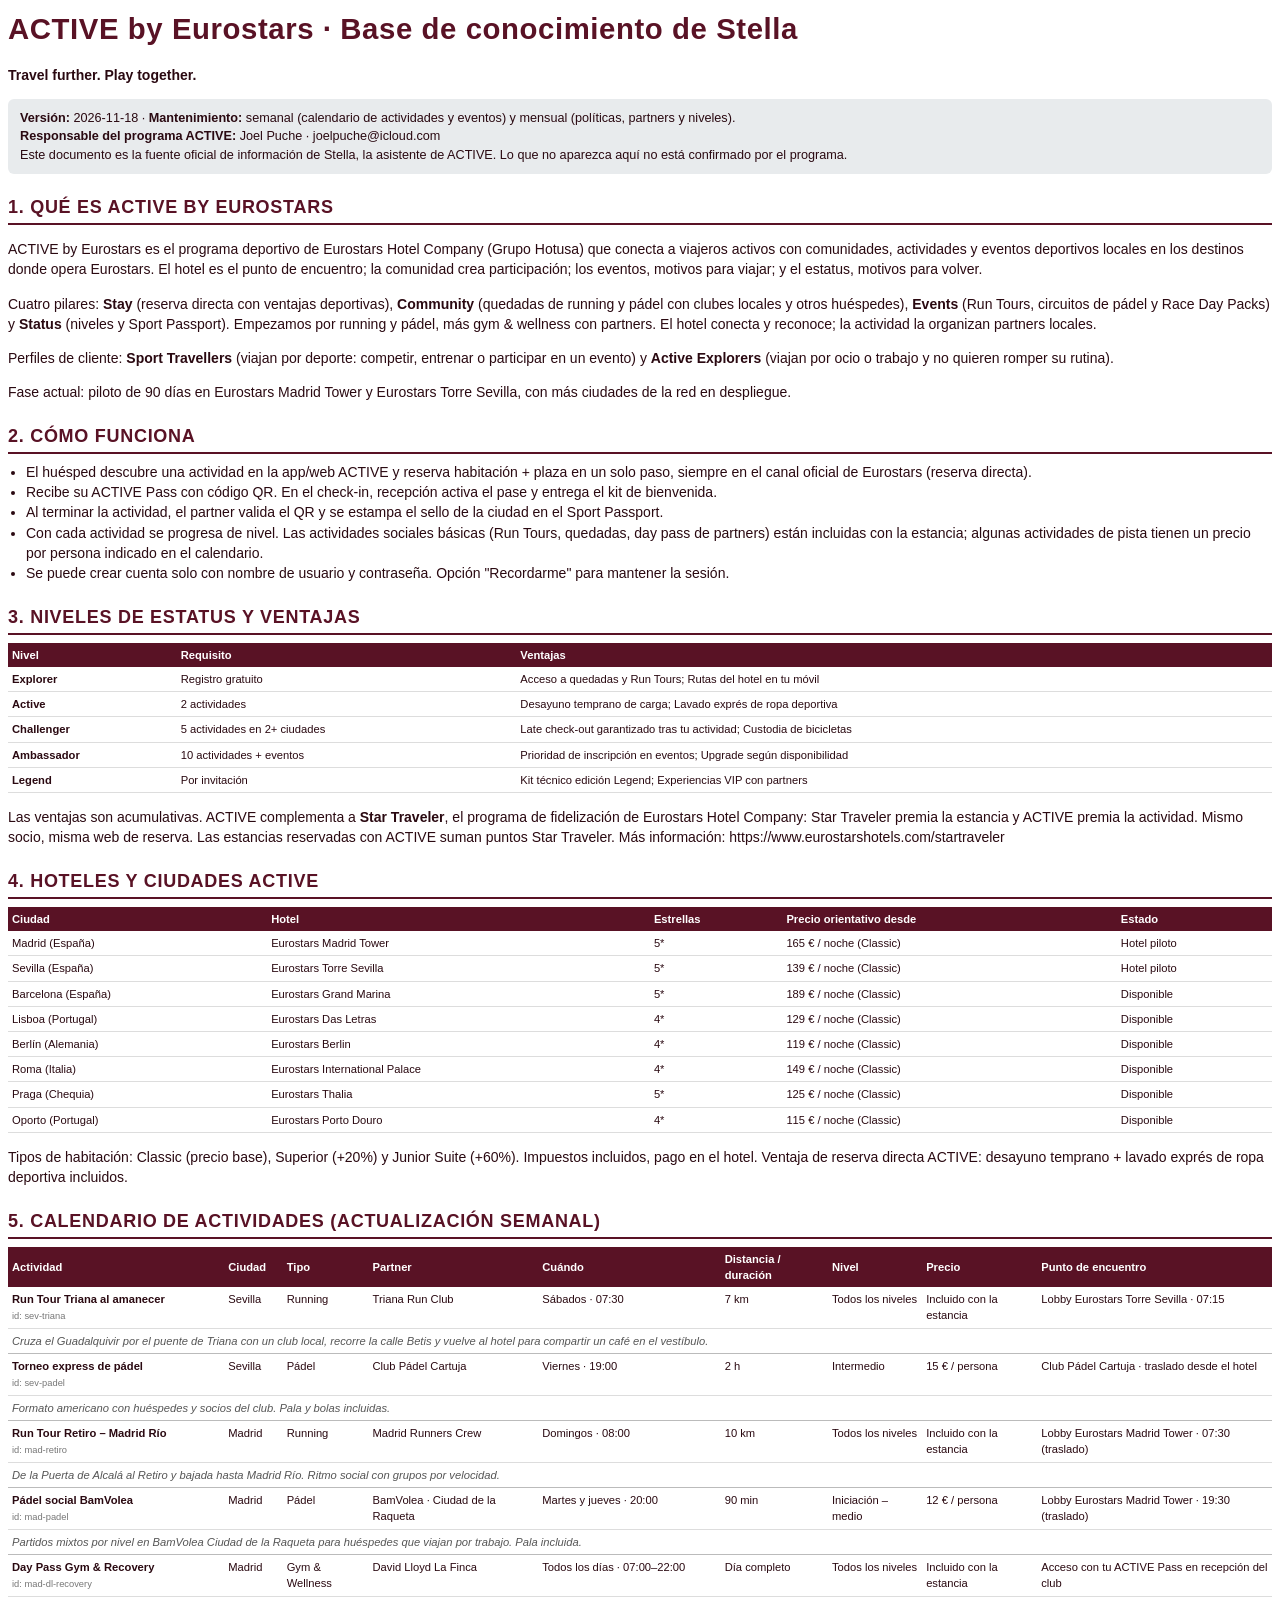
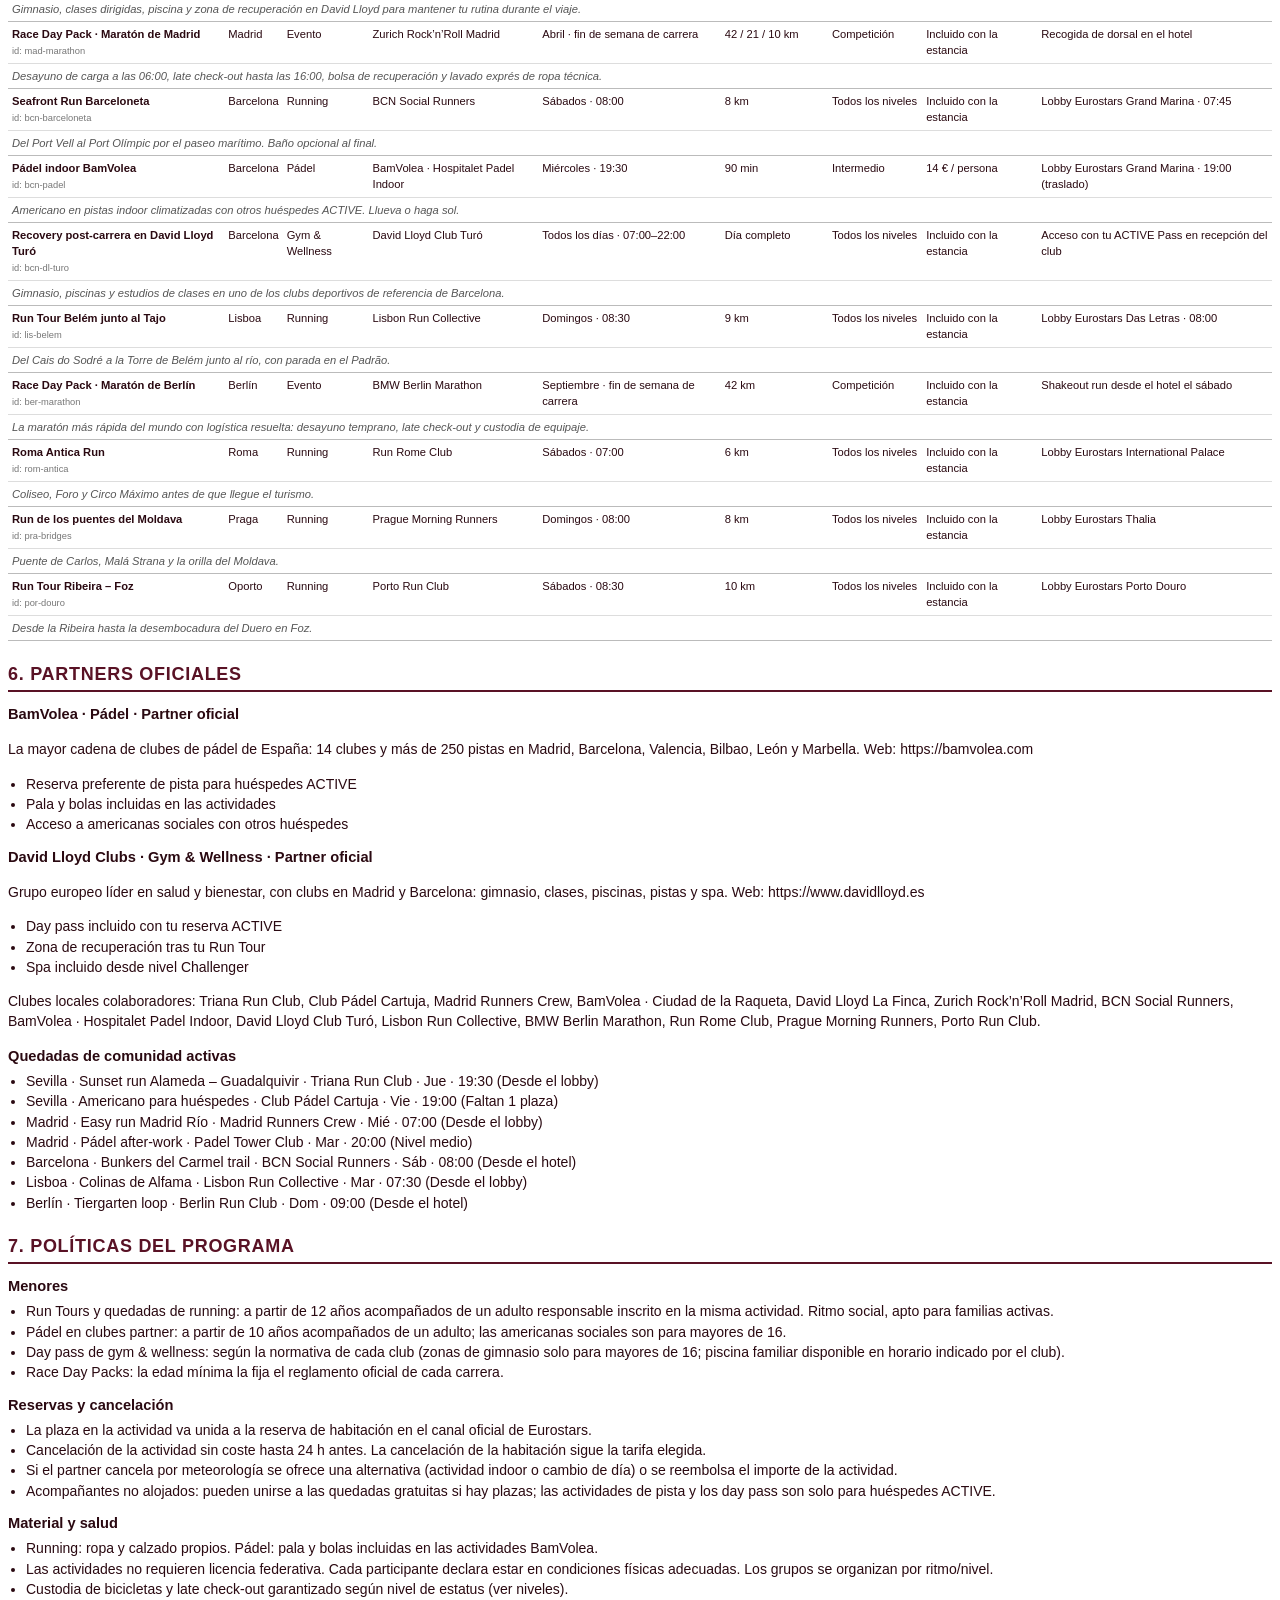
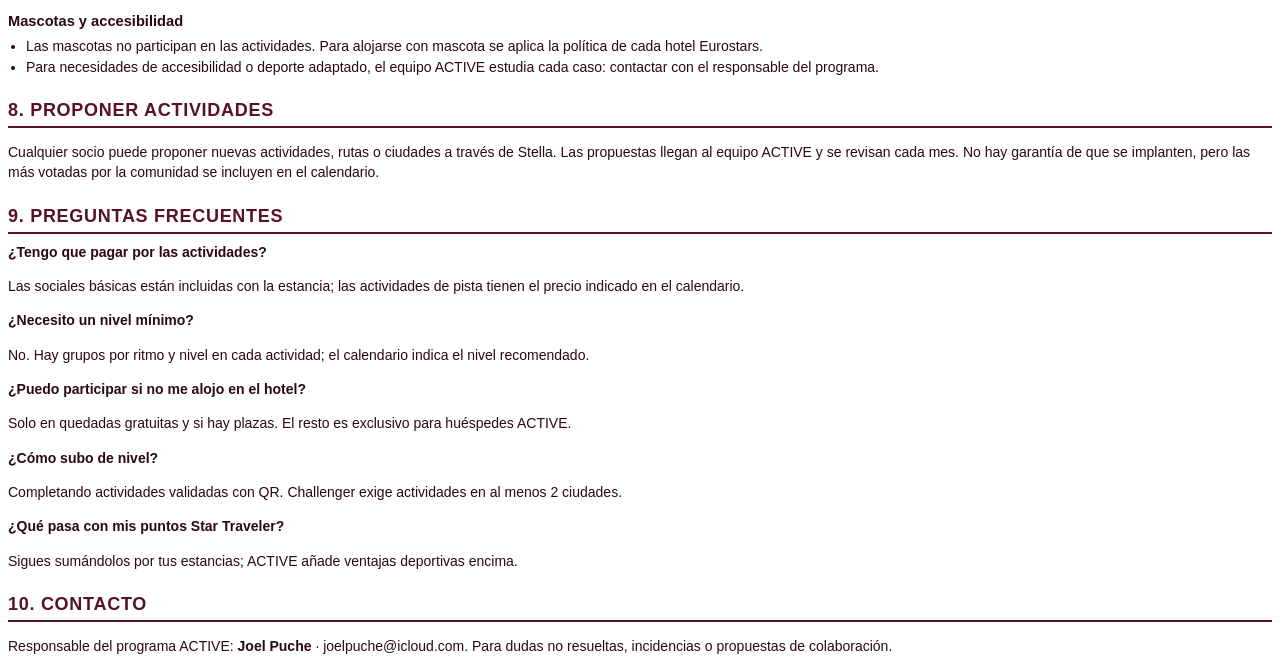
==== stella/base-conocimiento-stella.html @ 5e9e80ed "ACTIVE by Eurostars · MVP (PWA, cuentas, Stella IA, PDF de reserva) Co-Authored-By: Claude Opus 5.5 " ====
<!doctype html><html lang="es"><head><meta charset="utf-8"><title>Base de conocimiento Stella · ACTIVE by Eurostars</title>
<style>
@page { size: A4; margin: 16mm 14mm; }
body { font-family: Helvetica, Arial, sans-serif; font-size: 10.5pt; color: #2A0911; line-height: 1.45; }
h1 { color: #591225; font-size: 22pt; margin: 0 0 4px; letter-spacing: .02em; }
h2 { color: #591225; font-size: 13.5pt; border-bottom: 2px solid #591225; padding-bottom: 3px; margin: 20px 0 8px; text-transform: uppercase; letter-spacing: .04em; }
h3 { font-size: 11pt; margin: 12px 0 4px; }
.meta { background: #E8EBED; padding: 10px 12px; border-radius: 6px; font-size: 9.5pt; }
table { width: 100%; border-collapse: collapse; font-size: 8.4pt; }
th { background: #591225; color: #fff; text-align: left; padding: 4px; }
td { border-bottom: 1px solid #ddd; padding: 4px; vertical-align: top; }
tr.d td { color: #555; font-style: italic; border-bottom: 1px solid #bbb; }
small { color: #777; }
ul { margin: 4px 0 8px 18px; padding: 0; }
.q { font-weight: bold; margin-top: 8px; }
</style></head><body>
<h1>ACTIVE by Eurostars · Base de conocimiento de Stella</h1>
<p><b>Travel further. Play together.</b></p>
<div class="meta">
<b>Versión:</b> 2026-11-18 · <b>Mantenimiento:</b> semanal (calendario de actividades y eventos) y mensual (políticas, partners y niveles).<br>
<b>Responsable del programa ACTIVE:</b> Joel Puche · joelpuche@icloud.com<br>
Este documento es la fuente oficial de información de Stella, la asistente de ACTIVE. Lo que no aparezca aquí no está confirmado por el programa.
</div>

<h2>1. Qué es ACTIVE by Eurostars</h2>
<p>ACTIVE by Eurostars es el programa deportivo de Eurostars Hotel Company (Grupo Hotusa) que conecta a viajeros activos con comunidades, actividades y eventos deportivos locales en los destinos donde opera Eurostars. El hotel es el punto de encuentro; la comunidad crea participación; los eventos, motivos para viajar; y el estatus, motivos para volver.</p>
<p>Cuatro pilares: <b>Stay</b> (reserva directa con ventajas deportivas), <b>Community</b> (quedadas de running y pádel con clubes locales y otros huéspedes), <b>Events</b> (Run Tours, circuitos de pádel y Race Day Packs) y <b>Status</b> (niveles y Sport Passport). Empezamos por running y pádel, más gym & wellness con partners. El hotel conecta y reconoce; la actividad la organizan partners locales.</p>
<p>Perfiles de cliente: <b>Sport Travellers</b> (viajan por deporte: competir, entrenar o participar en un evento) y <b>Active Explorers</b> (viajan por ocio o trabajo y no quieren romper su rutina).</p>
<p>Fase actual: piloto de 90 días en Eurostars Madrid Tower y Eurostars Torre Sevilla, con más ciudades de la red en despliegue.</p>

<h2>2. Cómo funciona</h2>
<ul>
<li>El huésped descubre una actividad en la app/web ACTIVE y reserva habitación + plaza en un solo paso, siempre en el canal oficial de Eurostars (reserva directa).</li>
<li>Recibe su ACTIVE Pass con código QR. En el check-in, recepción activa el pase y entrega el kit de bienvenida.</li>
<li>Al terminar la actividad, el partner valida el QR y se estampa el sello de la ciudad en el Sport Passport.</li>
<li>Con cada actividad se progresa de nivel. Las actividades sociales básicas (Run Tours, quedadas, day pass de partners) están incluidas con la estancia; algunas actividades de pista tienen un precio por persona indicado en el calendario.</li>
<li>Se puede crear cuenta solo con nombre de usuario y contraseña. Opción "Recordarme" para mantener la sesión.</li>
</ul>

<h2>3. Niveles de estatus y ventajas</h2>
<table><tr><th>Nivel</th><th>Requisito</th><th>Ventajas</th></tr>
<tr><td><b>Explorer</b></td><td>Registro gratuito</td><td>Acceso a quedadas y Run Tours; Rutas del hotel en tu móvil</td></tr><tr><td><b>Active</b></td><td>2 actividades</td><td>Desayuno temprano de carga; Lavado exprés de ropa deportiva</td></tr><tr><td><b>Challenger</b></td><td>5 actividades en 2+ ciudades</td><td>Late check-out garantizado tras tu actividad; Custodia de bicicletas</td></tr><tr><td><b>Ambassador</b></td><td>10 actividades + eventos</td><td>Prioridad de inscripción en eventos; Upgrade según disponibilidad</td></tr><tr><td><b>Legend</b></td><td>Por invitación</td><td>Kit técnico edición Legend; Experiencias VIP con partners</td></tr>
</table>
<p>Las ventajas son acumulativas. ACTIVE complementa a <b>Star Traveler</b>, el programa de fidelización de Eurostars Hotel Company: Star Traveler premia la estancia y ACTIVE premia la actividad. Mismo socio, misma web de reserva. Las estancias reservadas con ACTIVE suman puntos Star Traveler. Más información: https://www.eurostarshotels.com/startraveler</p>

<h2>4. Hoteles y ciudades ACTIVE</h2>
<table><tr><th>Ciudad</th><th>Hotel</th><th>Estrellas</th><th>Precio orientativo desde</th><th>Estado</th></tr>
<tr><td>Madrid (España)</td><td>Eurostars Madrid Tower</td><td>5*</td><td>165 € / noche (Classic)</td><td>Hotel piloto</td></tr><tr><td>Sevilla (España)</td><td>Eurostars Torre Sevilla</td><td>5*</td><td>139 € / noche (Classic)</td><td>Hotel piloto</td></tr><tr><td>Barcelona (España)</td><td>Eurostars Grand Marina</td><td>5*</td><td>189 € / noche (Classic)</td><td>Disponible</td></tr><tr><td>Lisboa (Portugal)</td><td>Eurostars Das Letras</td><td>4*</td><td>129 € / noche (Classic)</td><td>Disponible</td></tr><tr><td>Berlín (Alemania)</td><td>Eurostars Berlin</td><td>4*</td><td>119 € / noche (Classic)</td><td>Disponible</td></tr><tr><td>Roma (Italia)</td><td>Eurostars International Palace</td><td>4*</td><td>149 € / noche (Classic)</td><td>Disponible</td></tr><tr><td>Praga (Chequia)</td><td>Eurostars Thalia</td><td>5*</td><td>125 € / noche (Classic)</td><td>Disponible</td></tr><tr><td>Oporto (Portugal)</td><td>Eurostars Porto Douro</td><td>4*</td><td>115 € / noche (Classic)</td><td>Disponible</td></tr>
</table>
<p>Tipos de habitación: Classic (precio base), Superior (+20%) y Junior Suite (+60%). Impuestos incluidos, pago en el hotel. Ventaja de reserva directa ACTIVE: desayuno temprano + lavado exprés de ropa deportiva incluidos.</p>

<h2>5. Calendario de actividades (actualización semanal)</h2>
<table><tr><th>Actividad</th><th>Ciudad</th><th>Tipo</th><th>Partner</th><th>Cuándo</th><th>Distancia / duración</th><th>Nivel</th><th>Precio</th><th>Punto de encuentro</th></tr><tr><td><b>Run Tour Triana al amanecer</b><br><small>id: sev-triana</small></td><td>Sevilla</td><td>Running</td><td>Triana Run Club</td><td>Sábados · 07:30</td><td>7 km</td><td>Todos los niveles</td><td>Incluido con la estancia</td><td>Lobby Eurostars Torre Sevilla · 07:15</td></tr><tr class="d"><td colspan="9">Cruza el Guadalquivir por el puente de Triana con un club local, recorre la calle Betis y vuelve al hotel para compartir un café en el vestíbulo.</td></tr><tr><td><b>Torneo express de pádel</b><br><small>id: sev-padel</small></td><td>Sevilla</td><td>Pádel</td><td>Club Pádel Cartuja</td><td>Viernes · 19:00</td><td>2 h</td><td>Intermedio</td><td>15 € / persona</td><td>Club Pádel Cartuja · traslado desde el hotel</td></tr><tr class="d"><td colspan="9">Formato americano con huéspedes y socios del club. Pala y bolas incluidas.</td></tr><tr><td><b>Run Tour Retiro – Madrid Río</b><br><small>id: mad-retiro</small></td><td>Madrid</td><td>Running</td><td>Madrid Runners Crew</td><td>Domingos · 08:00</td><td>10 km</td><td>Todos los niveles</td><td>Incluido con la estancia</td><td>Lobby Eurostars Madrid Tower · 07:30 (traslado)</td></tr><tr class="d"><td colspan="9">De la Puerta de Alcalá al Retiro y bajada hasta Madrid Río. Ritmo social con grupos por velocidad.</td></tr><tr><td><b>Pádel social BamVolea</b><br><small>id: mad-padel</small></td><td>Madrid</td><td>Pádel</td><td>BamVolea · Ciudad de la Raqueta</td><td>Martes y jueves · 20:00</td><td>90 min</td><td>Iniciación – medio</td><td>12 € / persona</td><td>Lobby Eurostars Madrid Tower · 19:30 (traslado)</td></tr><tr class="d"><td colspan="9">Partidos mixtos por nivel en BamVolea Ciudad de la Raqueta para huéspedes que viajan por trabajo. Pala incluida.</td></tr><tr><td><b>Day Pass Gym & Recovery</b><br><small>id: mad-dl-recovery</small></td><td>Madrid</td><td>Gym & Wellness</td><td>David Lloyd La Finca</td><td>Todos los días · 07:00–22:00</td><td>Día completo</td><td>Todos los niveles</td><td>Incluido con la estancia</td><td>Acceso con tu ACTIVE Pass en recepción del club</td></tr><tr class="d"><td colspan="9">Gimnasio, clases dirigidas, piscina y zona de recuperación en David Lloyd para mantener tu rutina durante el viaje.</td></tr><tr><td><b>Race Day Pack · Maratón de Madrid</b><br><small>id: mad-marathon</small></td><td>Madrid</td><td>Evento</td><td>Zurich Rock’n’Roll Madrid</td><td>Abril · fin de semana de carrera</td><td>42 / 21 / 10 km</td><td>Competición</td><td>Incluido con la estancia</td><td>Recogida de dorsal en el hotel</td></tr><tr class="d"><td colspan="9">Desayuno de carga a las 06:00, late check-out hasta las 16:00, bolsa de recuperación y lavado exprés de ropa técnica.</td></tr><tr><td><b>Seafront Run Barceloneta</b><br><small>id: bcn-barceloneta</small></td><td>Barcelona</td><td>Running</td><td>BCN Social Runners</td><td>Sábados · 08:00</td><td>8 km</td><td>Todos los niveles</td><td>Incluido con la estancia</td><td>Lobby Eurostars Grand Marina · 07:45</td></tr><tr class="d"><td colspan="9">Del Port Vell al Port Olímpic por el paseo marítimo. Baño opcional al final.</td></tr><tr><td><b>Pádel indoor BamVolea</b><br><small>id: bcn-padel</small></td><td>Barcelona</td><td>Pádel</td><td>BamVolea · Hospitalet Padel Indoor</td><td>Miércoles · 19:30</td><td>90 min</td><td>Intermedio</td><td>14 € / persona</td><td>Lobby Eurostars Grand Marina · 19:00 (traslado)</td></tr><tr class="d"><td colspan="9">Americano en pistas indoor climatizadas con otros huéspedes ACTIVE. Llueva o haga sol.</td></tr><tr><td><b>Recovery post-carrera en David Lloyd Turó</b><br><small>id: bcn-dl-turo</small></td><td>Barcelona</td><td>Gym & Wellness</td><td>David Lloyd Club Turó</td><td>Todos los días · 07:00–22:00</td><td>Día completo</td><td>Todos los niveles</td><td>Incluido con la estancia</td><td>Acceso con tu ACTIVE Pass en recepción del club</td></tr><tr class="d"><td colspan="9">Gimnasio, piscinas y estudios de clases en uno de los clubs deportivos de referencia de Barcelona.</td></tr><tr><td><b>Run Tour Belém junto al Tajo</b><br><small>id: lis-belem</small></td><td>Lisboa</td><td>Running</td><td>Lisbon Run Collective</td><td>Domingos · 08:30</td><td>9 km</td><td>Todos los niveles</td><td>Incluido con la estancia</td><td>Lobby Eurostars Das Letras · 08:00</td></tr><tr class="d"><td colspan="9">Del Cais do Sodré a la Torre de Belém junto al río, con parada en el Padrão.</td></tr><tr><td><b>Race Day Pack · Maratón de Berlín</b><br><small>id: ber-marathon</small></td><td>Berlín</td><td>Evento</td><td>BMW Berlin Marathon</td><td>Septiembre · fin de semana de carrera</td><td>42 km</td><td>Competición</td><td>Incluido con la estancia</td><td>Shakeout run desde el hotel el sábado</td></tr><tr class="d"><td colspan="9">La maratón más rápida del mundo con logística resuelta: desayuno temprano, late check-out y custodia de equipaje.</td></tr><tr><td><b>Roma Antica Run</b><br><small>id: rom-antica</small></td><td>Roma</td><td>Running</td><td>Run Rome Club</td><td>Sábados · 07:00</td><td>6 km</td><td>Todos los niveles</td><td>Incluido con la estancia</td><td>Lobby Eurostars International Palace</td></tr><tr class="d"><td colspan="9">Coliseo, Foro y Circo Máximo antes de que llegue el turismo.</td></tr><tr><td><b>Run de los puentes del Moldava</b><br><small>id: pra-bridges</small></td><td>Praga</td><td>Running</td><td>Prague Morning Runners</td><td>Domingos · 08:00</td><td>8 km</td><td>Todos los niveles</td><td>Incluido con la estancia</td><td>Lobby Eurostars Thalia</td></tr><tr class="d"><td colspan="9">Puente de Carlos, Malá Strana y la orilla del Moldava.</td></tr><tr><td><b>Run Tour Ribeira – Foz</b><br><small>id: por-douro</small></td><td>Oporto</td><td>Running</td><td>Porto Run Club</td><td>Sábados · 08:30</td><td>10 km</td><td>Todos los niveles</td><td>Incluido con la estancia</td><td>Lobby Eurostars Porto Douro</td></tr><tr class="d"><td colspan="9">Desde la Ribeira hasta la desembocadura del Duero en Foz.</td></tr></table>

<h2>6. Partners oficiales</h2>
<h3>BamVolea · Pádel · Partner oficial</h3><p>La mayor cadena de clubes de pádel de España: 14 clubes y más de 250 pistas en Madrid, Barcelona, Valencia, Bilbao, León y Marbella. Web: https://bamvolea.com</p><ul><li>Reserva preferente de pista para huéspedes ACTIVE</li><li>Pala y bolas incluidas en las actividades</li><li>Acceso a americanas sociales con otros huéspedes</li></ul><h3>David Lloyd Clubs · Gym & Wellness · Partner oficial</h3><p>Grupo europeo líder en salud y bienestar, con clubs en Madrid y Barcelona: gimnasio, clases, piscinas, pistas y spa. Web: https://www.davidlloyd.es</p><ul><li>Day pass incluido con tu reserva ACTIVE</li><li>Zona de recuperación tras tu Run Tour</li><li>Spa incluido desde nivel Challenger</li></ul>
<p>Clubes locales colaboradores: Triana Run Club, Club Pádel Cartuja, Madrid Runners Crew, BamVolea · Ciudad de la Raqueta, David Lloyd La Finca, Zurich Rock’n’Roll Madrid, BCN Social Runners, BamVolea · Hospitalet Padel Indoor, David Lloyd Club Turó, Lisbon Run Collective, BMW Berlin Marathon, Run Rome Club, Prague Morning Runners, Porto Run Club.</p>

<h3>Quedadas de comunidad activas</h3>
<ul><li>Sevilla · Sunset run Alameda – Guadalquivir · Triana Run Club · Jue · 19:30 (Desde el lobby)</li><li>Sevilla · Americano para huéspedes · Club Pádel Cartuja · Vie · 19:00 (Faltan 1 plaza)</li><li>Madrid · Easy run Madrid Río · Madrid Runners Crew · Mié · 07:00 (Desde el lobby)</li><li>Madrid · Pádel after-work · Padel Tower Club · Mar · 20:00 (Nivel medio)</li><li>Barcelona · Bunkers del Carmel trail · BCN Social Runners · Sáb · 08:00 (Desde el hotel)</li><li>Lisboa · Colinas de Alfama · Lisbon Run Collective · Mar · 07:30 (Desde el lobby)</li><li>Berlín · Tiergarten loop · Berlin Run Club · Dom · 09:00 (Desde el hotel)</li></ul>

<h2>7. Políticas del programa</h2>
<h3>Menores</h3>
<ul>
<li>Run Tours y quedadas de running: a partir de 12 años acompañados de un adulto responsable inscrito en la misma actividad. Ritmo social, apto para familias activas.</li>
<li>Pádel en clubes partner: a partir de 10 años acompañados de un adulto; las americanas sociales son para mayores de 16.</li>
<li>Day pass de gym & wellness: según la normativa de cada club (zonas de gimnasio solo para mayores de 16; piscina familiar disponible en horario indicado por el club).</li>
<li>Race Day Packs: la edad mínima la fija el reglamento oficial de cada carrera.</li>
</ul>
<h3>Reservas y cancelación</h3>
<ul>
<li>La plaza en la actividad va unida a la reserva de habitación en el canal oficial de Eurostars.</li>
<li>Cancelación de la actividad sin coste hasta 24 h antes. La cancelación de la habitación sigue la tarifa elegida.</li>
<li>Si el partner cancela por meteorología se ofrece una alternativa (actividad indoor o cambio de día) o se reembolsa el importe de la actividad.</li>
<li>Acompañantes no alojados: pueden unirse a las quedadas gratuitas si hay plazas; las actividades de pista y los day pass son solo para huéspedes ACTIVE.</li>
</ul>
<h3>Material y salud</h3>
<ul>
<li>Running: ropa y calzado propios. Pádel: pala y bolas incluidas en las actividades BamVolea.</li>
<li>Las actividades no requieren licencia federativa. Cada participante declara estar en condiciones físicas adecuadas. Los grupos se organizan por ritmo/nivel.</li>
<li>Custodia de bicicletas y late check-out garantizado según nivel de estatus (ver niveles).</li>
</ul>
<h3>Mascotas y accesibilidad</h3>
<ul>
<li>Las mascotas no participan en las actividades. Para alojarse con mascota se aplica la política de cada hotel Eurostars.</li>
<li>Para necesidades de accesibilidad o deporte adaptado, el equipo ACTIVE estudia cada caso: contactar con el responsable del programa.</li>
</ul>

<h2>8. Proponer actividades</h2>
<p>Cualquier socio puede proponer nuevas actividades, rutas o ciudades a través de Stella. Las propuestas llegan al equipo ACTIVE y se revisan cada mes. No hay garantía de que se implanten, pero las más votadas por la comunidad se incluyen en el calendario.</p>

<h2>9. Preguntas frecuentes</h2>
<p class="q">¿Tengo que pagar por las actividades?</p><p>Las sociales básicas están incluidas con la estancia; las actividades de pista tienen el precio indicado en el calendario.</p>
<p class="q">¿Necesito un nivel mínimo?</p><p>No. Hay grupos por ritmo y nivel en cada actividad; el calendario indica el nivel recomendado.</p>
<p class="q">¿Puedo participar si no me alojo en el hotel?</p><p>Solo en quedadas gratuitas y si hay plazas. El resto es exclusivo para huéspedes ACTIVE.</p>
<p class="q">¿Cómo subo de nivel?</p><p>Completando actividades validadas con QR. Challenger exige actividades en al menos 2 ciudades.</p>
<p class="q">¿Qué pasa con mis puntos Star Traveler?</p><p>Sigues sumándolos por tus estancias; ACTIVE añade ventajas deportivas encima.</p>

<h2>10. Contacto</h2>
<p>Responsable del programa ACTIVE: <b>Joel Puche</b> · joelpuche@icloud.com. Para dudas no resueltas, incidencias o propuestas de colaboración.</p>
</body></html>
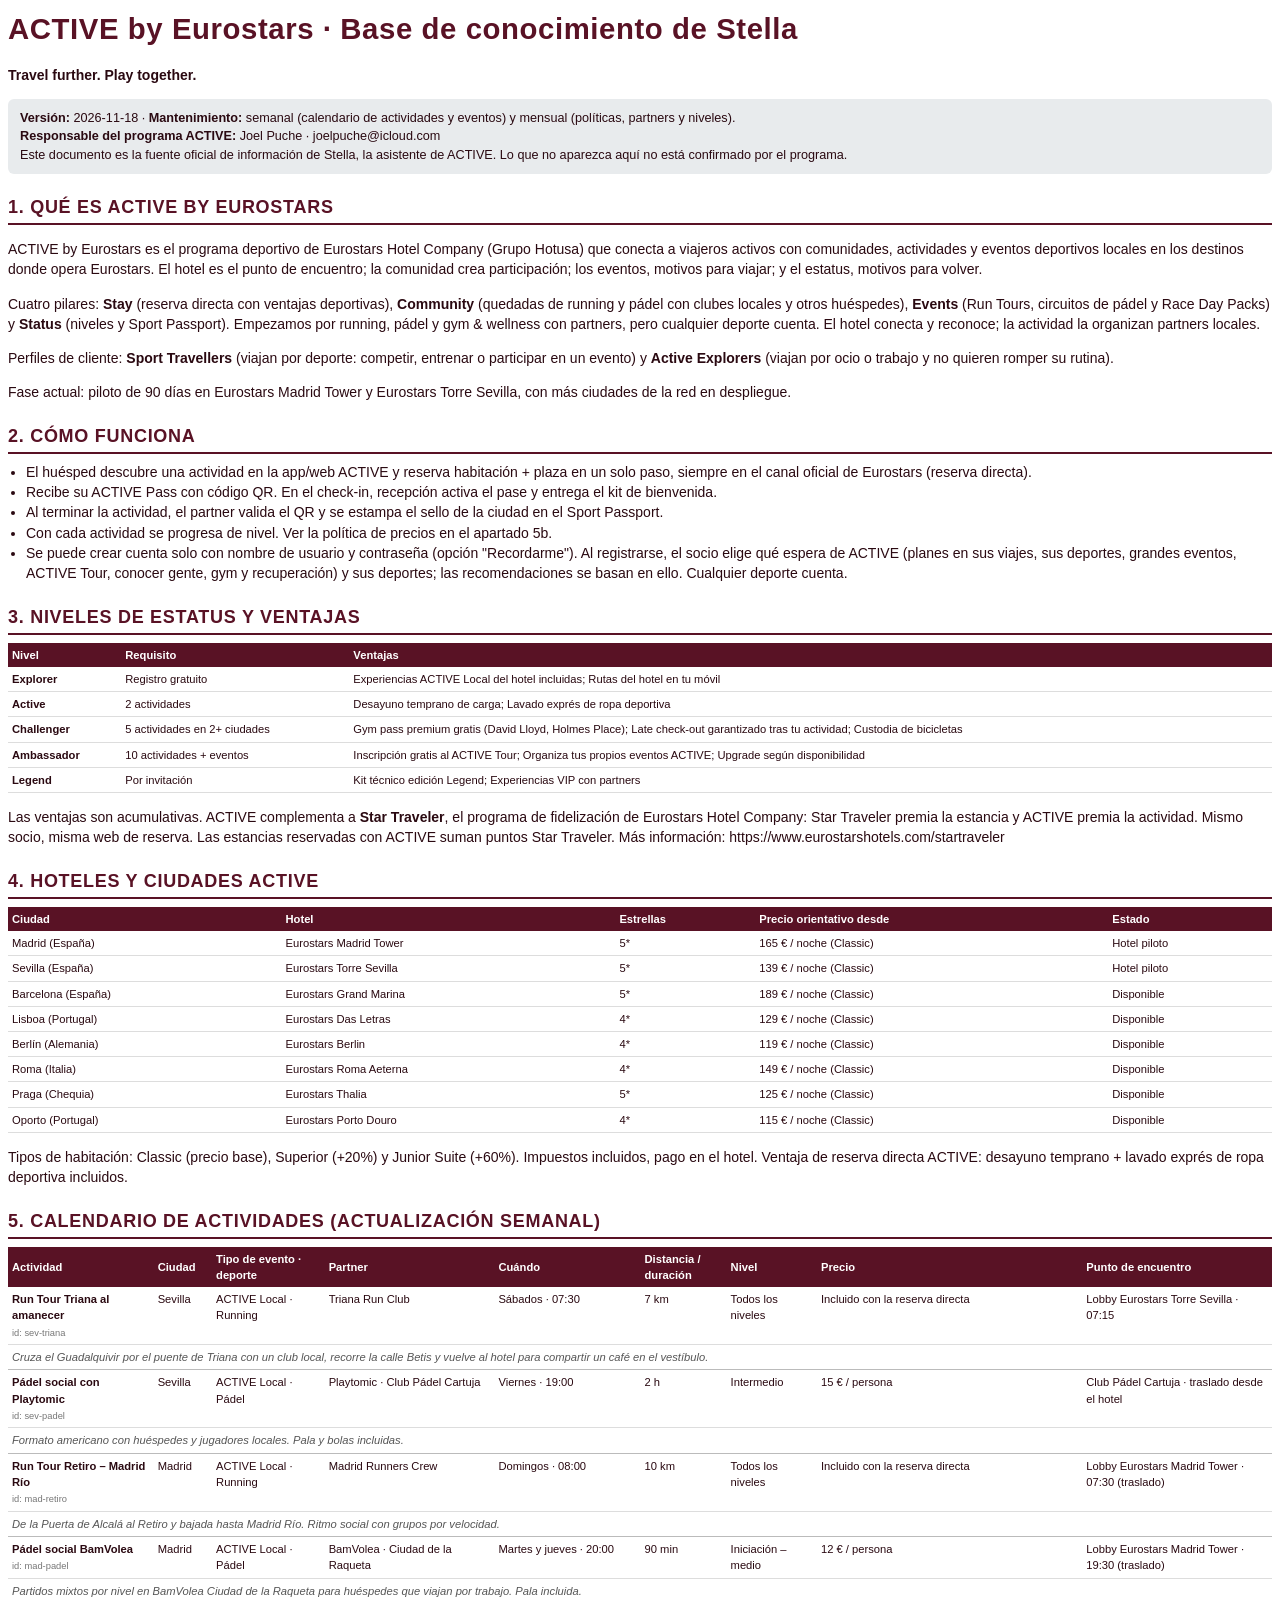
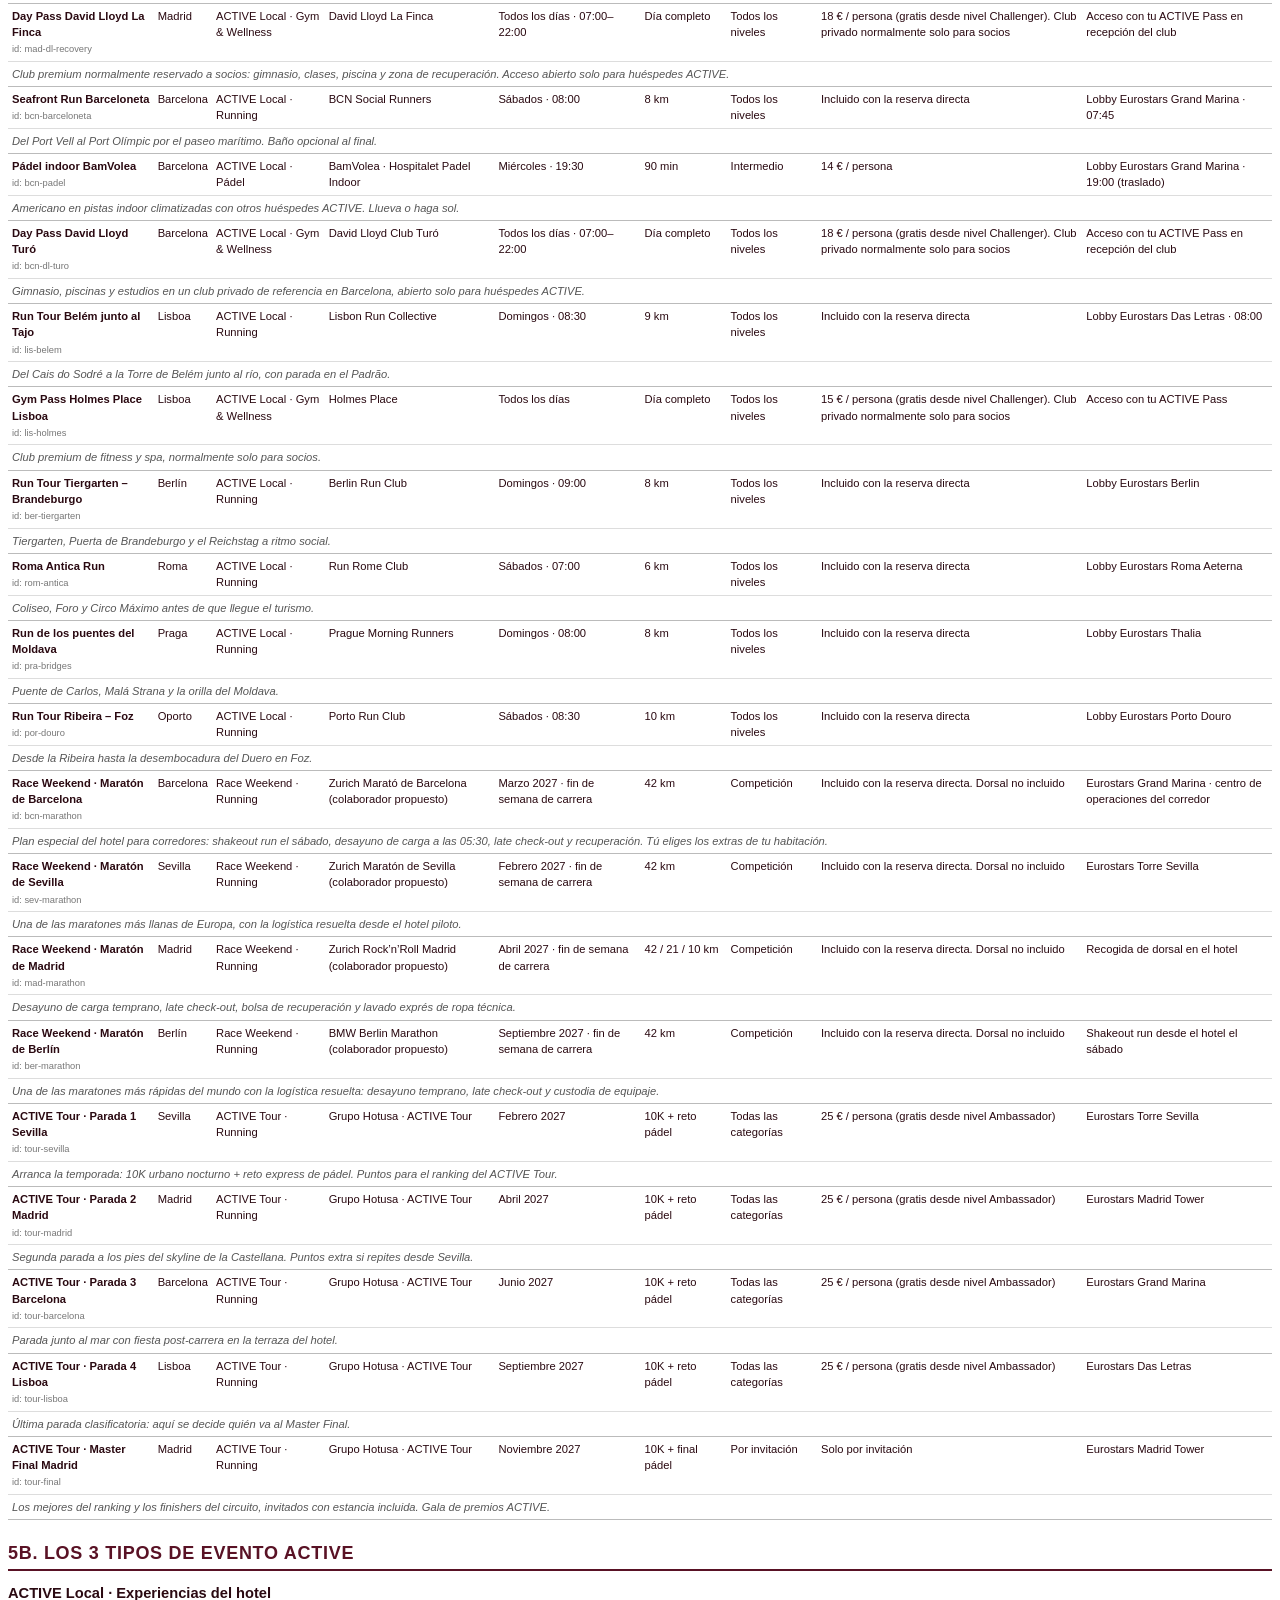
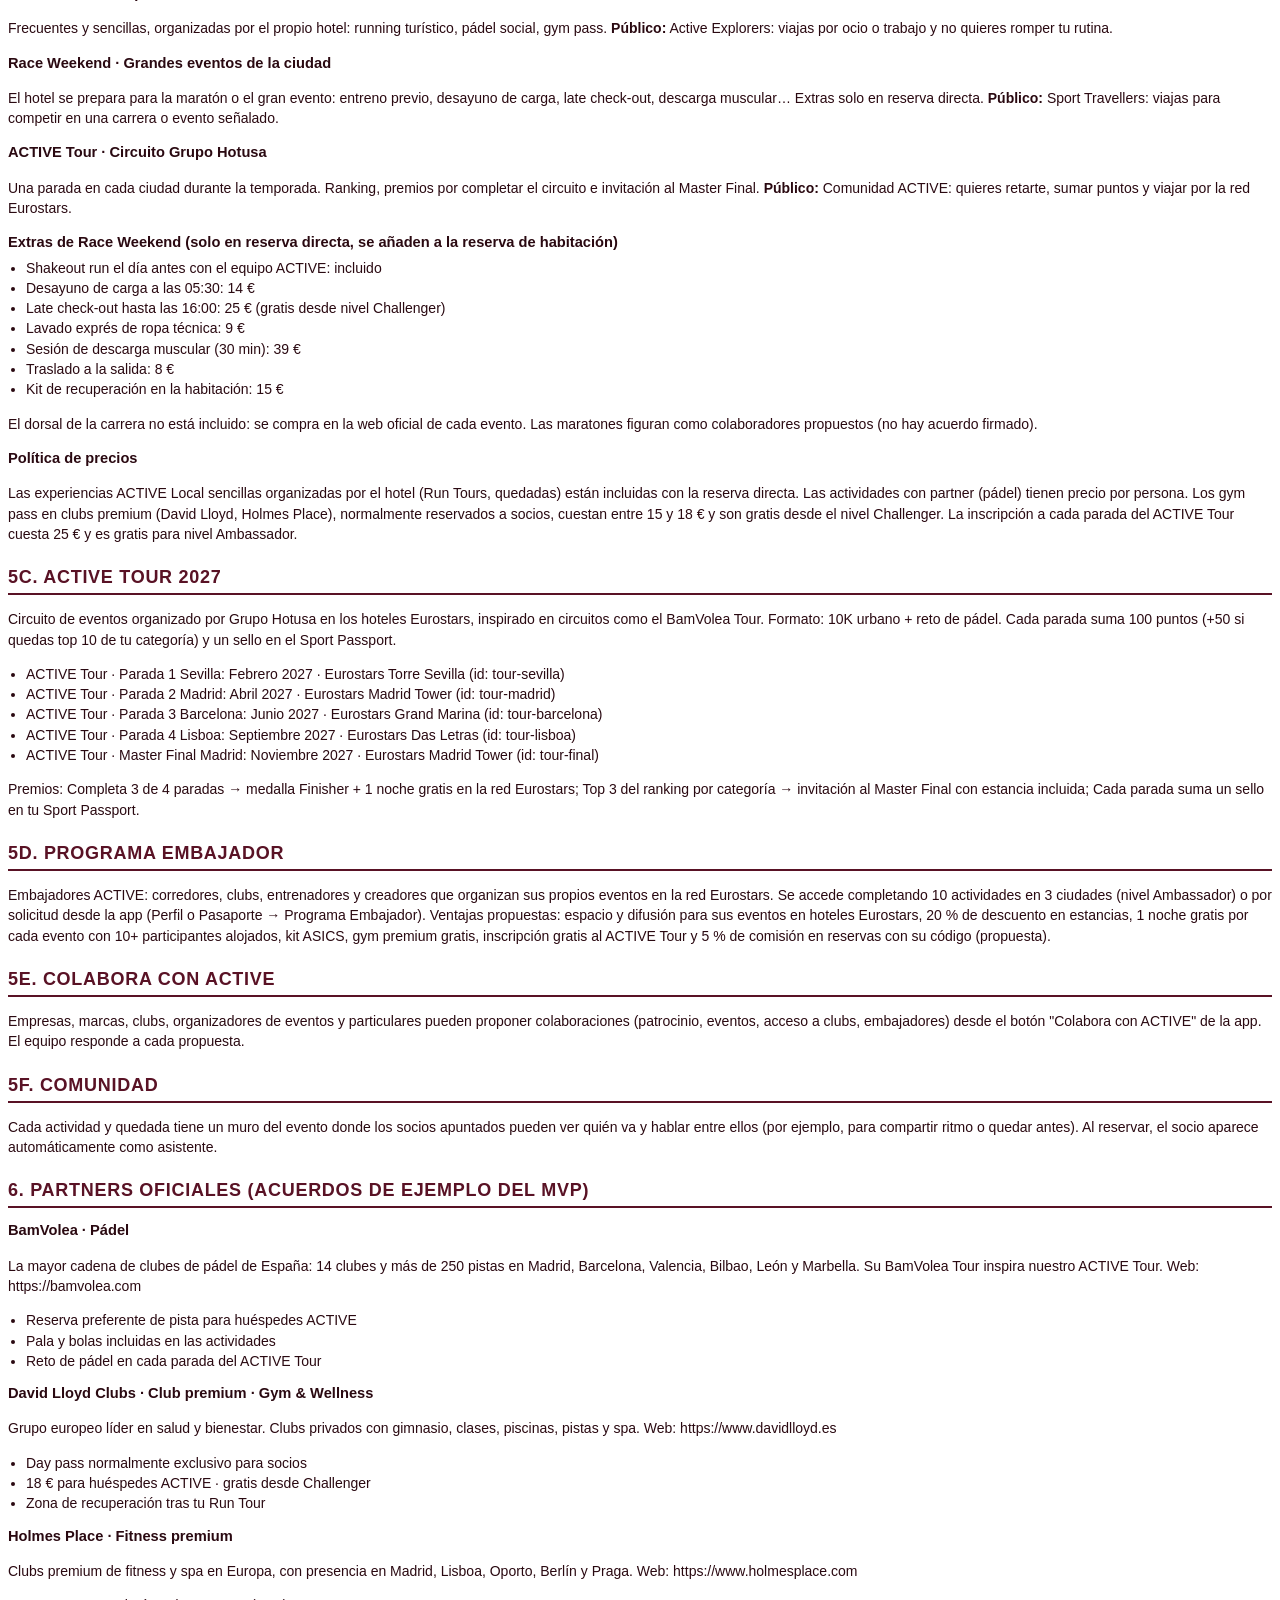
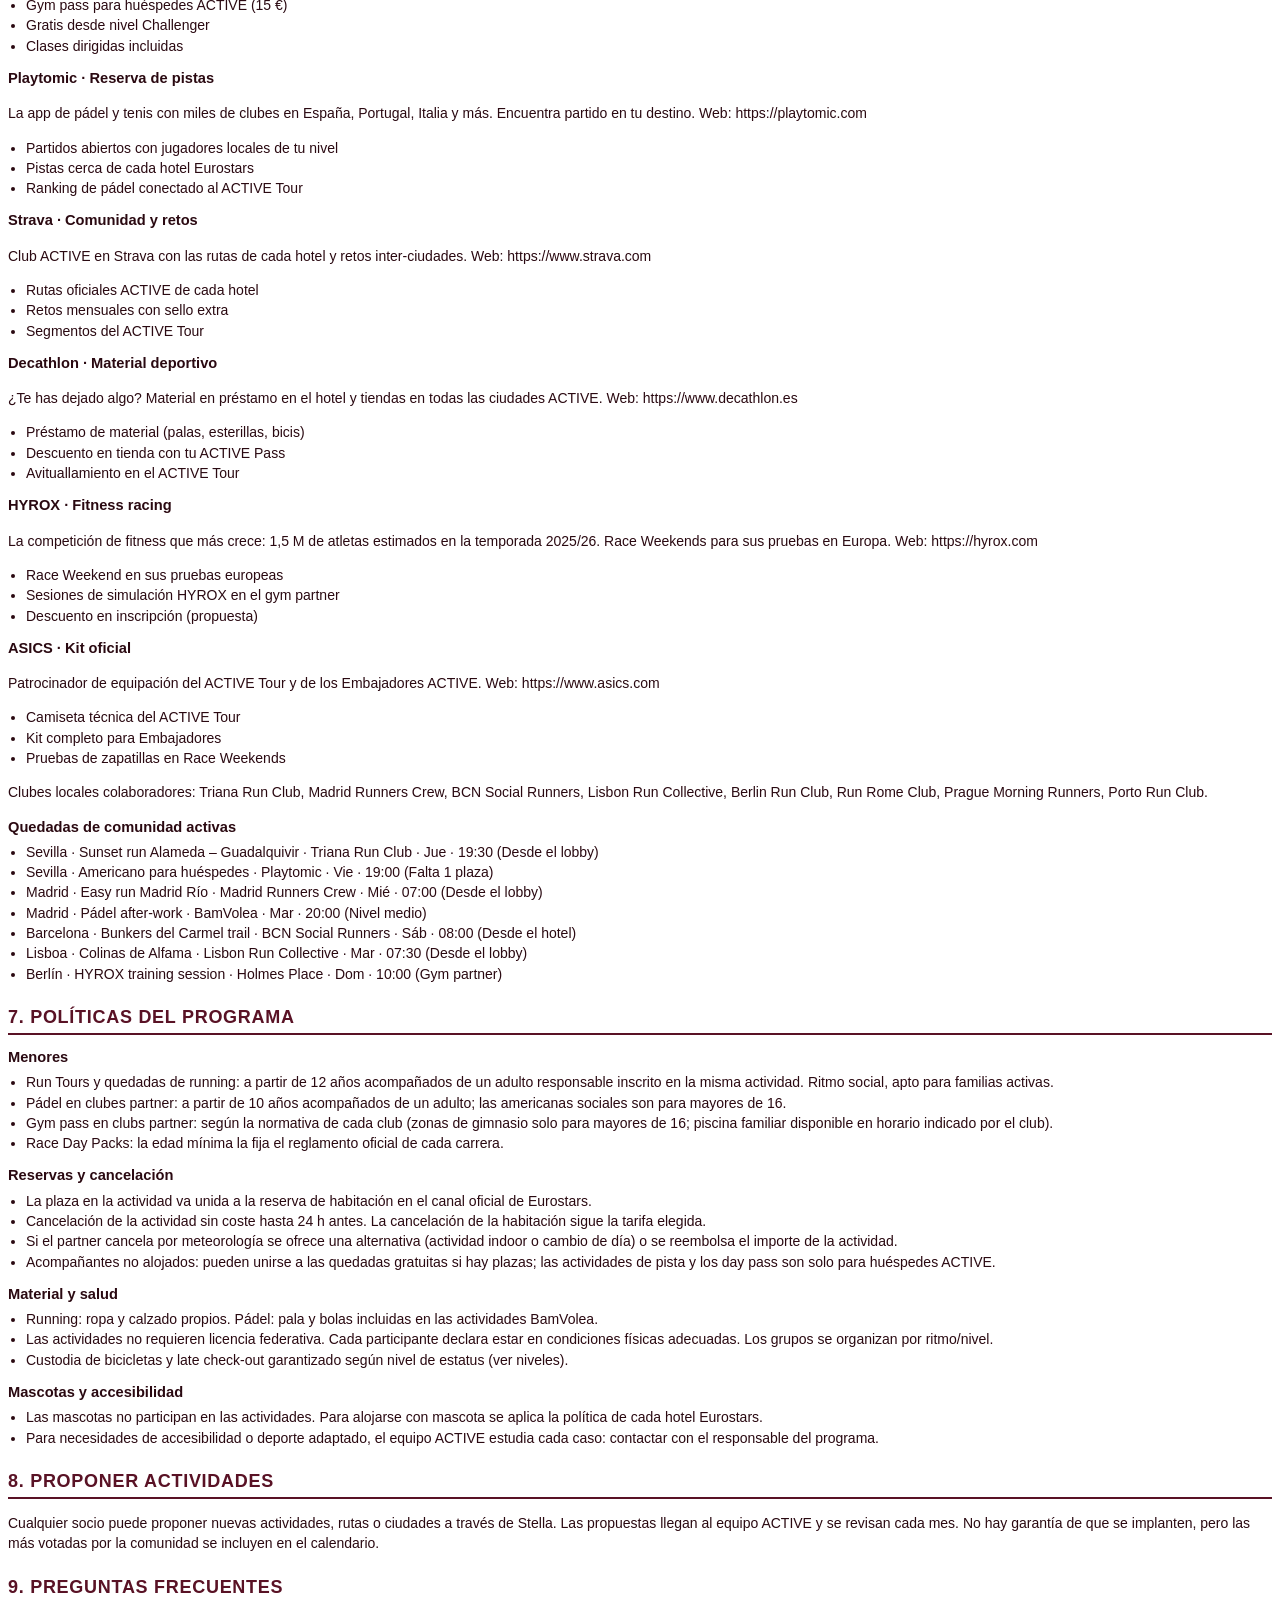
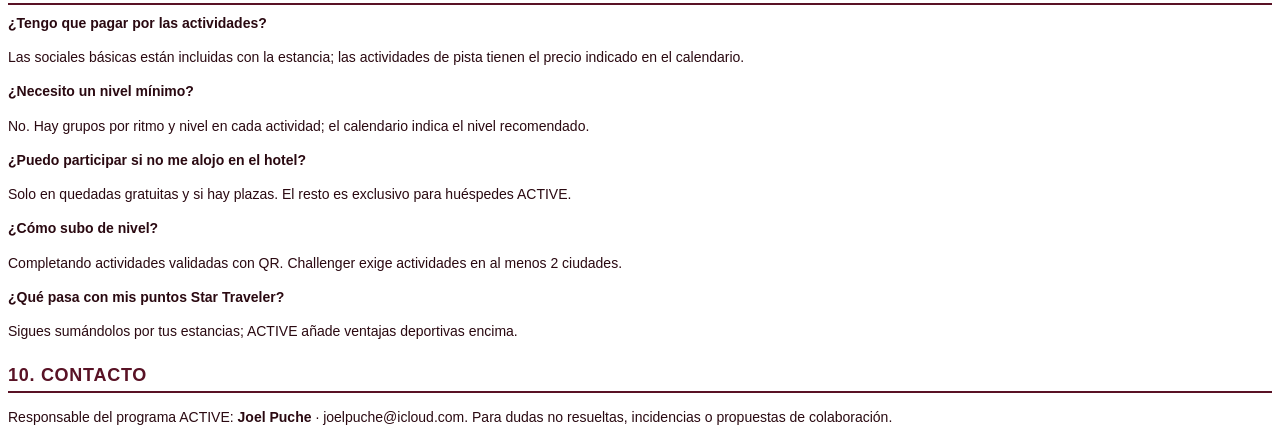
==== commit af8d3715: "Tipos de evento, precios por nivel, muro social, ACTIVE Tour, embajadores, colaboraciones, fotos de " ====
--- a/stella/base-conocimiento-stella.html
+++ b/stella/base-conocimiento-stella.html
@@ -24,7 +24,7 @@
 
 <h2>1. Qué es ACTIVE by Eurostars</h2>
 <p>ACTIVE by Eurostars es el programa deportivo de Eurostars Hotel Company (Grupo Hotusa) que conecta a viajeros activos con comunidades, actividades y eventos deportivos locales en los destinos donde opera Eurostars. El hotel es el punto de encuentro; la comunidad crea participación; los eventos, motivos para viajar; y el estatus, motivos para volver.</p>
-<p>Cuatro pilares: <b>Stay</b> (reserva directa con ventajas deportivas), <b>Community</b> (quedadas de running y pádel con clubes locales y otros huéspedes), <b>Events</b> (Run Tours, circuitos de pádel y Race Day Packs) y <b>Status</b> (niveles y Sport Passport). Empezamos por running y pádel, más gym & wellness con partners. El hotel conecta y reconoce; la actividad la organizan partners locales.</p>
+<p>Cuatro pilares: <b>Stay</b> (reserva directa con ventajas deportivas), <b>Community</b> (quedadas de running y pádel con clubes locales y otros huéspedes), <b>Events</b> (Run Tours, circuitos de pádel y Race Day Packs) y <b>Status</b> (niveles y Sport Passport). Empezamos por running, pádel y gym & wellness con partners, pero cualquier deporte cuenta. El hotel conecta y reconoce; la actividad la organizan partners locales.</p>
 <p>Perfiles de cliente: <b>Sport Travellers</b> (viajan por deporte: competir, entrenar o participar en un evento) y <b>Active Explorers</b> (viajan por ocio o trabajo y no quieren romper su rutina).</p>
 <p>Fase actual: piloto de 90 días en Eurostars Madrid Tower y Eurostars Torre Sevilla, con más ciudades de la red en despliegue.</p>
 
@@ -33,38 +33,61 @@
 <li>El huésped descubre una actividad en la app/web ACTIVE y reserva habitación + plaza en un solo paso, siempre en el canal oficial de Eurostars (reserva directa).</li>
 <li>Recibe su ACTIVE Pass con código QR. En el check-in, recepción activa el pase y entrega el kit de bienvenida.</li>
 <li>Al terminar la actividad, el partner valida el QR y se estampa el sello de la ciudad en el Sport Passport.</li>
-<li>Con cada actividad se progresa de nivel. Las actividades sociales básicas (Run Tours, quedadas, day pass de partners) están incluidas con la estancia; algunas actividades de pista tienen un precio por persona indicado en el calendario.</li>
-<li>Se puede crear cuenta solo con nombre de usuario y contraseña. Opción "Recordarme" para mantener la sesión.</li>
+<li>Con cada actividad se progresa de nivel. Ver la política de precios en el apartado 5b.</li>
+<li>Se puede crear cuenta solo con nombre de usuario y contraseña (opción "Recordarme"). Al registrarse, el socio elige qué espera de ACTIVE (planes en sus viajes, sus deportes, grandes eventos, ACTIVE Tour, conocer gente, gym y recuperación) y sus deportes; las recomendaciones se basan en ello. Cualquier deporte cuenta.</li>
 </ul>
 
 <h2>3. Niveles de estatus y ventajas</h2>
 <table><tr><th>Nivel</th><th>Requisito</th><th>Ventajas</th></tr>
-<tr><td><b>Explorer</b></td><td>Registro gratuito</td><td>Acceso a quedadas y Run Tours; Rutas del hotel en tu móvil</td></tr><tr><td><b>Active</b></td><td>2 actividades</td><td>Desayuno temprano de carga; Lavado exprés de ropa deportiva</td></tr><tr><td><b>Challenger</b></td><td>5 actividades en 2+ ciudades</td><td>Late check-out garantizado tras tu actividad; Custodia de bicicletas</td></tr><tr><td><b>Ambassador</b></td><td>10 actividades + eventos</td><td>Prioridad de inscripción en eventos; Upgrade según disponibilidad</td></tr><tr><td><b>Legend</b></td><td>Por invitación</td><td>Kit técnico edición Legend; Experiencias VIP con partners</td></tr>
+<tr><td><b>Explorer</b></td><td>Registro gratuito</td><td>Experiencias ACTIVE Local del hotel incluidas; Rutas del hotel en tu móvil</td></tr><tr><td><b>Active</b></td><td>2 actividades</td><td>Desayuno temprano de carga; Lavado exprés de ropa deportiva</td></tr><tr><td><b>Challenger</b></td><td>5 actividades en 2+ ciudades</td><td>Gym pass premium gratis (David Lloyd, Holmes Place); Late check-out garantizado tras tu actividad; Custodia de bicicletas</td></tr><tr><td><b>Ambassador</b></td><td>10 actividades + eventos</td><td>Inscripción gratis al ACTIVE Tour; Organiza tus propios eventos ACTIVE; Upgrade según disponibilidad</td></tr><tr><td><b>Legend</b></td><td>Por invitación</td><td>Kit técnico edición Legend; Experiencias VIP con partners</td></tr>
 </table>
 <p>Las ventajas son acumulativas. ACTIVE complementa a <b>Star Traveler</b>, el programa de fidelización de Eurostars Hotel Company: Star Traveler premia la estancia y ACTIVE premia la actividad. Mismo socio, misma web de reserva. Las estancias reservadas con ACTIVE suman puntos Star Traveler. Más información: https://www.eurostarshotels.com/startraveler</p>
 
 <h2>4. Hoteles y ciudades ACTIVE</h2>
 <table><tr><th>Ciudad</th><th>Hotel</th><th>Estrellas</th><th>Precio orientativo desde</th><th>Estado</th></tr>
-<tr><td>Madrid (España)</td><td>Eurostars Madrid Tower</td><td>5*</td><td>165 € / noche (Classic)</td><td>Hotel piloto</td></tr><tr><td>Sevilla (España)</td><td>Eurostars Torre Sevilla</td><td>5*</td><td>139 € / noche (Classic)</td><td>Hotel piloto</td></tr><tr><td>Barcelona (España)</td><td>Eurostars Grand Marina</td><td>5*</td><td>189 € / noche (Classic)</td><td>Disponible</td></tr><tr><td>Lisboa (Portugal)</td><td>Eurostars Das Letras</td><td>4*</td><td>129 € / noche (Classic)</td><td>Disponible</td></tr><tr><td>Berlín (Alemania)</td><td>Eurostars Berlin</td><td>4*</td><td>119 € / noche (Classic)</td><td>Disponible</td></tr><tr><td>Roma (Italia)</td><td>Eurostars International Palace</td><td>4*</td><td>149 € / noche (Classic)</td><td>Disponible</td></tr><tr><td>Praga (Chequia)</td><td>Eurostars Thalia</td><td>5*</td><td>125 € / noche (Classic)</td><td>Disponible</td></tr><tr><td>Oporto (Portugal)</td><td>Eurostars Porto Douro</td><td>4*</td><td>115 € / noche (Classic)</td><td>Disponible</td></tr>
+<tr><td>Madrid (España)</td><td>Eurostars Madrid Tower</td><td>5*</td><td>165 € / noche (Classic)</td><td>Hotel piloto</td></tr><tr><td>Sevilla (España)</td><td>Eurostars Torre Sevilla</td><td>5*</td><td>139 € / noche (Classic)</td><td>Hotel piloto</td></tr><tr><td>Barcelona (España)</td><td>Eurostars Grand Marina</td><td>5*</td><td>189 € / noche (Classic)</td><td>Disponible</td></tr><tr><td>Lisboa (Portugal)</td><td>Eurostars Das Letras</td><td>4*</td><td>129 € / noche (Classic)</td><td>Disponible</td></tr><tr><td>Berlín (Alemania)</td><td>Eurostars Berlin</td><td>4*</td><td>119 € / noche (Classic)</td><td>Disponible</td></tr><tr><td>Roma (Italia)</td><td>Eurostars Roma Aeterna</td><td>4*</td><td>149 € / noche (Classic)</td><td>Disponible</td></tr><tr><td>Praga (Chequia)</td><td>Eurostars Thalia</td><td>5*</td><td>125 € / noche (Classic)</td><td>Disponible</td></tr><tr><td>Oporto (Portugal)</td><td>Eurostars Porto Douro</td><td>4*</td><td>115 € / noche (Classic)</td><td>Disponible</td></tr>
 </table>
 <p>Tipos de habitación: Classic (precio base), Superior (+20%) y Junior Suite (+60%). Impuestos incluidos, pago en el hotel. Ventaja de reserva directa ACTIVE: desayuno temprano + lavado exprés de ropa deportiva incluidos.</p>
 
 <h2>5. Calendario de actividades (actualización semanal)</h2>
-<table><tr><th>Actividad</th><th>Ciudad</th><th>Tipo</th><th>Partner</th><th>Cuándo</th><th>Distancia / duración</th><th>Nivel</th><th>Precio</th><th>Punto de encuentro</th></tr><tr><td><b>Run Tour Triana al amanecer</b><br><small>id: sev-triana</small></td><td>Sevilla</td><td>Running</td><td>Triana Run Club</td><td>Sábados · 07:30</td><td>7 km</td><td>Todos los niveles</td><td>Incluido con la estancia</td><td>Lobby Eurostars Torre Sevilla · 07:15</td></tr><tr class="d"><td colspan="9">Cruza el Guadalquivir por el puente de Triana con un club local, recorre la calle Betis y vuelve al hotel para compartir un café en el vestíbulo.</td></tr><tr><td><b>Torneo express de pádel</b><br><small>id: sev-padel</small></td><td>Sevilla</td><td>Pádel</td><td>Club Pádel Cartuja</td><td>Viernes · 19:00</td><td>2 h</td><td>Intermedio</td><td>15 € / persona</td><td>Club Pádel Cartuja · traslado desde el hotel</td></tr><tr class="d"><td colspan="9">Formato americano con huéspedes y socios del club. Pala y bolas incluidas.</td></tr><tr><td><b>Run Tour Retiro – Madrid Río</b><br><small>id: mad-retiro</small></td><td>Madrid</td><td>Running</td><td>Madrid Runners Crew</td><td>Domingos · 08:00</td><td>10 km</td><td>Todos los niveles</td><td>Incluido con la estancia</td><td>Lobby Eurostars Madrid Tower · 07:30 (traslado)</td></tr><tr class="d"><td colspan="9">De la Puerta de Alcalá al Retiro y bajada hasta Madrid Río. Ritmo social con grupos por velocidad.</td></tr><tr><td><b>Pádel social BamVolea</b><br><small>id: mad-padel</small></td><td>Madrid</td><td>Pádel</td><td>BamVolea · Ciudad de la Raqueta</td><td>Martes y jueves · 20:00</td><td>90 min</td><td>Iniciación – medio</td><td>12 € / persona</td><td>Lobby Eurostars Madrid Tower · 19:30 (traslado)</td></tr><tr class="d"><td colspan="9">Partidos mixtos por nivel en BamVolea Ciudad de la Raqueta para huéspedes que viajan por trabajo. Pala incluida.</td></tr><tr><td><b>Day Pass Gym & Recovery</b><br><small>id: mad-dl-recovery</small></td><td>Madrid</td><td>Gym & Wellness</td><td>David Lloyd La Finca</td><td>Todos los días · 07:00–22:00</td><td>Día completo</td><td>Todos los niveles</td><td>Incluido con la estancia</td><td>Acceso con tu ACTIVE Pass en recepción del club</td></tr><tr class="d"><td colspan="9">Gimnasio, clases dirigidas, piscina y zona de recuperación en David Lloyd para mantener tu rutina durante el viaje.</td></tr><tr><td><b>Race Day Pack · Maratón de Madrid</b><br><small>id: mad-marathon</small></td><td>Madrid</td><td>Evento</td><td>Zurich Rock’n’Roll Madrid</td><td>Abril · fin de semana de carrera</td><td>42 / 21 / 10 km</td><td>Competición</td><td>Incluido con la estancia</td><td>Recogida de dorsal en el hotel</td></tr><tr class="d"><td colspan="9">Desayuno de carga a las 06:00, late check-out hasta las 16:00, bolsa de recuperación y lavado exprés de ropa técnica.</td></tr><tr><td><b>Seafront Run Barceloneta</b><br><small>id: bcn-barceloneta</small></td><td>Barcelona</td><td>Running</td><td>BCN Social Runners</td><td>Sábados · 08:00</td><td>8 km</td><td>Todos los niveles</td><td>Incluido con la estancia</td><td>Lobby Eurostars Grand Marina · 07:45</td></tr><tr class="d"><td colspan="9">Del Port Vell al Port Olímpic por el paseo marítimo. Baño opcional al final.</td></tr><tr><td><b>Pádel indoor BamVolea</b><br><small>id: bcn-padel</small></td><td>Barcelona</td><td>Pádel</td><td>BamVolea · Hospitalet Padel Indoor</td><td>Miércoles · 19:30</td><td>90 min</td><td>Intermedio</td><td>14 € / persona</td><td>Lobby Eurostars Grand Marina · 19:00 (traslado)</td></tr><tr class="d"><td colspan="9">Americano en pistas indoor climatizadas con otros huéspedes ACTIVE. Llueva o haga sol.</td></tr><tr><td><b>Recovery post-carrera en David Lloyd Turó</b><br><small>id: bcn-dl-turo</small></td><td>Barcelona</td><td>Gym & Wellness</td><td>David Lloyd Club Turó</td><td>Todos los días · 07:00–22:00</td><td>Día completo</td><td>Todos los niveles</td><td>Incluido con la estancia</td><td>Acceso con tu ACTIVE Pass en recepción del club</td></tr><tr class="d"><td colspan="9">Gimnasio, piscinas y estudios de clases en uno de los clubs deportivos de referencia de Barcelona.</td></tr><tr><td><b>Run Tour Belém junto al Tajo</b><br><small>id: lis-belem</small></td><td>Lisboa</td><td>Running</td><td>Lisbon Run Collective</td><td>Domingos · 08:30</td><td>9 km</td><td>Todos los niveles</td><td>Incluido con la estancia</td><td>Lobby Eurostars Das Letras · 08:00</td></tr><tr class="d"><td colspan="9">Del Cais do Sodré a la Torre de Belém junto al río, con parada en el Padrão.</td></tr><tr><td><b>Race Day Pack · Maratón de Berlín</b><br><small>id: ber-marathon</small></td><td>Berlín</td><td>Evento</td><td>BMW Berlin Marathon</td><td>Septiembre · fin de semana de carrera</td><td>42 km</td><td>Competición</td><td>Incluido con la estancia</td><td>Shakeout run desde el hotel el sábado</td></tr><tr class="d"><td colspan="9">La maratón más rápida del mundo con logística resuelta: desayuno temprano, late check-out y custodia de equipaje.</td></tr><tr><td><b>Roma Antica Run</b><br><small>id: rom-antica</small></td><td>Roma</td><td>Running</td><td>Run Rome Club</td><td>Sábados · 07:00</td><td>6 km</td><td>Todos los niveles</td><td>Incluido con la estancia</td><td>Lobby Eurostars International Palace</td></tr><tr class="d"><td colspan="9">Coliseo, Foro y Circo Máximo antes de que llegue el turismo.</td></tr><tr><td><b>Run de los puentes del Moldava</b><br><small>id: pra-bridges</small></td><td>Praga</td><td>Running</td><td>Prague Morning Runners</td><td>Domingos · 08:00</td><td>8 km</td><td>Todos los niveles</td><td>Incluido con la estancia</td><td>Lobby Eurostars Thalia</td></tr><tr class="d"><td colspan="9">Puente de Carlos, Malá Strana y la orilla del Moldava.</td></tr><tr><td><b>Run Tour Ribeira – Foz</b><br><small>id: por-douro</small></td><td>Oporto</td><td>Running</td><td>Porto Run Club</td><td>Sábados · 08:30</td><td>10 km</td><td>Todos los niveles</td><td>Incluido con la estancia</td><td>Lobby Eurostars Porto Douro</td></tr><tr class="d"><td colspan="9">Desde la Ribeira hasta la desembocadura del Duero en Foz.</td></tr></table>
+<table><tr><th>Actividad</th><th>Ciudad</th><th>Tipo de evento · deporte</th><th>Partner</th><th>Cuándo</th><th>Distancia / duración</th><th>Nivel</th><th>Precio</th><th>Punto de encuentro</th></tr><tr><td><b>Run Tour Triana al amanecer</b><br><small>id: sev-triana</small></td><td>Sevilla</td><td>ACTIVE Local · Running</td><td>Triana Run Club</td><td>Sábados · 07:30</td><td>7 km</td><td>Todos los niveles</td><td>Incluido con la reserva directa</td><td>Lobby Eurostars Torre Sevilla · 07:15</td></tr><tr class="d"><td colspan="9">Cruza el Guadalquivir por el puente de Triana con un club local, recorre la calle Betis y vuelve al hotel para compartir un café en el vestíbulo.</td></tr><tr><td><b>Pádel social con Playtomic</b><br><small>id: sev-padel</small></td><td>Sevilla</td><td>ACTIVE Local · Pádel</td><td>Playtomic · Club Pádel Cartuja</td><td>Viernes · 19:00</td><td>2 h</td><td>Intermedio</td><td>15 € / persona</td><td>Club Pádel Cartuja · traslado desde el hotel</td></tr><tr class="d"><td colspan="9">Formato americano con huéspedes y jugadores locales. Pala y bolas incluidas.</td></tr><tr><td><b>Run Tour Retiro – Madrid Río</b><br><small>id: mad-retiro</small></td><td>Madrid</td><td>ACTIVE Local · Running</td><td>Madrid Runners Crew</td><td>Domingos · 08:00</td><td>10 km</td><td>Todos los niveles</td><td>Incluido con la reserva directa</td><td>Lobby Eurostars Madrid Tower · 07:30 (traslado)</td></tr><tr class="d"><td colspan="9">De la Puerta de Alcalá al Retiro y bajada hasta Madrid Río. Ritmo social con grupos por velocidad.</td></tr><tr><td><b>Pádel social BamVolea</b><br><small>id: mad-padel</small></td><td>Madrid</td><td>ACTIVE Local · Pádel</td><td>BamVolea · Ciudad de la Raqueta</td><td>Martes y jueves · 20:00</td><td>90 min</td><td>Iniciación – medio</td><td>12 € / persona</td><td>Lobby Eurostars Madrid Tower · 19:30 (traslado)</td></tr><tr class="d"><td colspan="9">Partidos mixtos por nivel en BamVolea Ciudad de la Raqueta para huéspedes que viajan por trabajo. Pala incluida.</td></tr><tr><td><b>Day Pass David Lloyd La Finca</b><br><small>id: mad-dl-recovery</small></td><td>Madrid</td><td>ACTIVE Local · Gym & Wellness</td><td>David Lloyd La Finca</td><td>Todos los días · 07:00–22:00</td><td>Día completo</td><td>Todos los niveles</td><td>18 € / persona (gratis desde nivel Challenger). Club privado normalmente solo para socios</td><td>Acceso con tu ACTIVE Pass en recepción del club</td></tr><tr class="d"><td colspan="9">Club premium normalmente reservado a socios: gimnasio, clases, piscina y zona de recuperación. Acceso abierto solo para huéspedes ACTIVE.</td></tr><tr><td><b>Seafront Run Barceloneta</b><br><small>id: bcn-barceloneta</small></td><td>Barcelona</td><td>ACTIVE Local · Running</td><td>BCN Social Runners</td><td>Sábados · 08:00</td><td>8 km</td><td>Todos los niveles</td><td>Incluido con la reserva directa</td><td>Lobby Eurostars Grand Marina · 07:45</td></tr><tr class="d"><td colspan="9">Del Port Vell al Port Olímpic por el paseo marítimo. Baño opcional al final.</td></tr><tr><td><b>Pádel indoor BamVolea</b><br><small>id: bcn-padel</small></td><td>Barcelona</td><td>ACTIVE Local · Pádel</td><td>BamVolea · Hospitalet Padel Indoor</td><td>Miércoles · 19:30</td><td>90 min</td><td>Intermedio</td><td>14 € / persona</td><td>Lobby Eurostars Grand Marina · 19:00 (traslado)</td></tr><tr class="d"><td colspan="9">Americano en pistas indoor climatizadas con otros huéspedes ACTIVE. Llueva o haga sol.</td></tr><tr><td><b>Day Pass David Lloyd Turó</b><br><small>id: bcn-dl-turo</small></td><td>Barcelona</td><td>ACTIVE Local · Gym & Wellness</td><td>David Lloyd Club Turó</td><td>Todos los días · 07:00–22:00</td><td>Día completo</td><td>Todos los niveles</td><td>18 € / persona (gratis desde nivel Challenger). Club privado normalmente solo para socios</td><td>Acceso con tu ACTIVE Pass en recepción del club</td></tr><tr class="d"><td colspan="9">Gimnasio, piscinas y estudios en un club privado de referencia en Barcelona, abierto solo para huéspedes ACTIVE.</td></tr><tr><td><b>Run Tour Belém junto al Tajo</b><br><small>id: lis-belem</small></td><td>Lisboa</td><td>ACTIVE Local · Running</td><td>Lisbon Run Collective</td><td>Domingos · 08:30</td><td>9 km</td><td>Todos los niveles</td><td>Incluido con la reserva directa</td><td>Lobby Eurostars Das Letras · 08:00</td></tr><tr class="d"><td colspan="9">Del Cais do Sodré a la Torre de Belém junto al río, con parada en el Padrão.</td></tr><tr><td><b>Gym Pass Holmes Place Lisboa</b><br><small>id: lis-holmes</small></td><td>Lisboa</td><td>ACTIVE Local · Gym & Wellness</td><td>Holmes Place</td><td>Todos los días</td><td>Día completo</td><td>Todos los niveles</td><td>15 € / persona (gratis desde nivel Challenger). Club privado normalmente solo para socios</td><td>Acceso con tu ACTIVE Pass</td></tr><tr class="d"><td colspan="9">Club premium de fitness y spa, normalmente solo para socios.</td></tr><tr><td><b>Run Tour Tiergarten – Brandeburgo</b><br><small>id: ber-tiergarten</small></td><td>Berlín</td><td>ACTIVE Local · Running</td><td>Berlin Run Club</td><td>Domingos · 09:00</td><td>8 km</td><td>Todos los niveles</td><td>Incluido con la reserva directa</td><td>Lobby Eurostars Berlin</td></tr><tr class="d"><td colspan="9">Tiergarten, Puerta de Brandeburgo y el Reichstag a ritmo social.</td></tr><tr><td><b>Roma Antica Run</b><br><small>id: rom-antica</small></td><td>Roma</td><td>ACTIVE Local · Running</td><td>Run Rome Club</td><td>Sábados · 07:00</td><td>6 km</td><td>Todos los niveles</td><td>Incluido con la reserva directa</td><td>Lobby Eurostars Roma Aeterna</td></tr><tr class="d"><td colspan="9">Coliseo, Foro y Circo Máximo antes de que llegue el turismo.</td></tr><tr><td><b>Run de los puentes del Moldava</b><br><small>id: pra-bridges</small></td><td>Praga</td><td>ACTIVE Local · Running</td><td>Prague Morning Runners</td><td>Domingos · 08:00</td><td>8 km</td><td>Todos los niveles</td><td>Incluido con la reserva directa</td><td>Lobby Eurostars Thalia</td></tr><tr class="d"><td colspan="9">Puente de Carlos, Malá Strana y la orilla del Moldava.</td></tr><tr><td><b>Run Tour Ribeira – Foz</b><br><small>id: por-douro</small></td><td>Oporto</td><td>ACTIVE Local · Running</td><td>Porto Run Club</td><td>Sábados · 08:30</td><td>10 km</td><td>Todos los niveles</td><td>Incluido con la reserva directa</td><td>Lobby Eurostars Porto Douro</td></tr><tr class="d"><td colspan="9">Desde la Ribeira hasta la desembocadura del Duero en Foz.</td></tr><tr><td><b>Race Weekend · Maratón de Barcelona</b><br><small>id: bcn-marathon</small></td><td>Barcelona</td><td>Race Weekend · Running</td><td>Zurich Marató de Barcelona (colaborador propuesto)</td><td>Marzo 2027 · fin de semana de carrera</td><td>42 km</td><td>Competición</td><td>Incluido con la reserva directa. Dorsal no incluido</td><td>Eurostars Grand Marina · centro de operaciones del corredor</td></tr><tr class="d"><td colspan="9">Plan especial del hotel para corredores: shakeout run el sábado, desayuno de carga a las 05:30, late check-out y recuperación. Tú eliges los extras de tu habitación.</td></tr><tr><td><b>Race Weekend · Maratón de Sevilla</b><br><small>id: sev-marathon</small></td><td>Sevilla</td><td>Race Weekend · Running</td><td>Zurich Maratón de Sevilla (colaborador propuesto)</td><td>Febrero 2027 · fin de semana de carrera</td><td>42 km</td><td>Competición</td><td>Incluido con la reserva directa. Dorsal no incluido</td><td>Eurostars Torre Sevilla</td></tr><tr class="d"><td colspan="9">Una de las maratones más llanas de Europa, con la logística resuelta desde el hotel piloto.</td></tr><tr><td><b>Race Weekend · Maratón de Madrid</b><br><small>id: mad-marathon</small></td><td>Madrid</td><td>Race Weekend · Running</td><td>Zurich Rock’n’Roll Madrid (colaborador propuesto)</td><td>Abril 2027 · fin de semana de carrera</td><td>42 / 21 / 10 km</td><td>Competición</td><td>Incluido con la reserva directa. Dorsal no incluido</td><td>Recogida de dorsal en el hotel</td></tr><tr class="d"><td colspan="9">Desayuno de carga temprano, late check-out, bolsa de recuperación y lavado exprés de ropa técnica.</td></tr><tr><td><b>Race Weekend · Maratón de Berlín</b><br><small>id: ber-marathon</small></td><td>Berlín</td><td>Race Weekend · Running</td><td>BMW Berlin Marathon (colaborador propuesto)</td><td>Septiembre 2027 · fin de semana de carrera</td><td>42 km</td><td>Competición</td><td>Incluido con la reserva directa. Dorsal no incluido</td><td>Shakeout run desde el hotel el sábado</td></tr><tr class="d"><td colspan="9">Una de las maratones más rápidas del mundo con la logística resuelta: desayuno temprano, late check-out y custodia de equipaje.</td></tr><tr><td><b>ACTIVE Tour · Parada 1 Sevilla</b><br><small>id: tour-sevilla</small></td><td>Sevilla</td><td>ACTIVE Tour · Running</td><td>Grupo Hotusa · ACTIVE Tour</td><td>Febrero 2027</td><td>10K + reto pádel</td><td>Todas las categorías</td><td>25 € / persona (gratis desde nivel Ambassador)</td><td>Eurostars Torre Sevilla</td></tr><tr class="d"><td colspan="9">Arranca la temporada: 10K urbano nocturno + reto express de pádel. Puntos para el ranking del ACTIVE Tour.</td></tr><tr><td><b>ACTIVE Tour · Parada 2 Madrid</b><br><small>id: tour-madrid</small></td><td>Madrid</td><td>ACTIVE Tour · Running</td><td>Grupo Hotusa · ACTIVE Tour</td><td>Abril 2027</td><td>10K + reto pádel</td><td>Todas las categorías</td><td>25 € / persona (gratis desde nivel Ambassador)</td><td>Eurostars Madrid Tower</td></tr><tr class="d"><td colspan="9">Segunda parada a los pies del skyline de la Castellana. Puntos extra si repites desde Sevilla.</td></tr><tr><td><b>ACTIVE Tour · Parada 3 Barcelona</b><br><small>id: tour-barcelona</small></td><td>Barcelona</td><td>ACTIVE Tour · Running</td><td>Grupo Hotusa · ACTIVE Tour</td><td>Junio 2027</td><td>10K + reto pádel</td><td>Todas las categorías</td><td>25 € / persona (gratis desde nivel Ambassador)</td><td>Eurostars Grand Marina</td></tr><tr class="d"><td colspan="9">Parada junto al mar con fiesta post-carrera en la terraza del hotel.</td></tr><tr><td><b>ACTIVE Tour · Parada 4 Lisboa</b><br><small>id: tour-lisboa</small></td><td>Lisboa</td><td>ACTIVE Tour · Running</td><td>Grupo Hotusa · ACTIVE Tour</td><td>Septiembre 2027</td><td>10K + reto pádel</td><td>Todas las categorías</td><td>25 € / persona (gratis desde nivel Ambassador)</td><td>Eurostars Das Letras</td></tr><tr class="d"><td colspan="9">Última parada clasificatoria: aquí se decide quién va al Master Final.</td></tr><tr><td><b>ACTIVE Tour · Master Final Madrid</b><br><small>id: tour-final</small></td><td>Madrid</td><td>ACTIVE Tour · Running</td><td>Grupo Hotusa · ACTIVE Tour</td><td>Noviembre 2027</td><td>10K + final pádel</td><td>Por invitación</td><td>Solo por invitación</td><td>Eurostars Madrid Tower</td></tr><tr class="d"><td colspan="9">Los mejores del ranking y los finishers del circuito, invitados con estancia incluida. Gala de premios ACTIVE.</td></tr></table>
 
-<h2>6. Partners oficiales</h2>
-<h3>BamVolea · Pádel · Partner oficial</h3><p>La mayor cadena de clubes de pádel de España: 14 clubes y más de 250 pistas en Madrid, Barcelona, Valencia, Bilbao, León y Marbella. Web: https://bamvolea.com</p><ul><li>Reserva preferente de pista para huéspedes ACTIVE</li><li>Pala y bolas incluidas en las actividades</li><li>Acceso a americanas sociales con otros huéspedes</li></ul><h3>David Lloyd Clubs · Gym & Wellness · Partner oficial</h3><p>Grupo europeo líder en salud y bienestar, con clubs en Madrid y Barcelona: gimnasio, clases, piscinas, pistas y spa. Web: https://www.davidlloyd.es</p><ul><li>Day pass incluido con tu reserva ACTIVE</li><li>Zona de recuperación tras tu Run Tour</li><li>Spa incluido desde nivel Challenger</li></ul>
-<p>Clubes locales colaboradores: Triana Run Club, Club Pádel Cartuja, Madrid Runners Crew, BamVolea · Ciudad de la Raqueta, David Lloyd La Finca, Zurich Rock’n’Roll Madrid, BCN Social Runners, BamVolea · Hospitalet Padel Indoor, David Lloyd Club Turó, Lisbon Run Collective, BMW Berlin Marathon, Run Rome Club, Prague Morning Runners, Porto Run Club.</p>
+
+<h2>5b. Los 3 tipos de evento ACTIVE</h2>
+<h3>ACTIVE Local · Experiencias del hotel</h3><p>Frecuentes y sencillas, organizadas por el propio hotel: running turístico, pádel social, gym pass. <b>Público:</b> Active Explorers: viajas por ocio o trabajo y no quieres romper tu rutina.</p><h3>Race Weekend · Grandes eventos de la ciudad</h3><p>El hotel se prepara para la maratón o el gran evento: entreno previo, desayuno de carga, late check-out, descarga muscular… Extras solo en reserva directa. <b>Público:</b> Sport Travellers: viajas para competir en una carrera o evento señalado.</p><h3>ACTIVE Tour · Circuito Grupo Hotusa</h3><p>Una parada en cada ciudad durante la temporada. Ranking, premios por completar el circuito e invitación al Master Final. <b>Público:</b> Comunidad ACTIVE: quieres retarte, sumar puntos y viajar por la red Eurostars.</p>
+<h3>Extras de Race Weekend (solo en reserva directa, se añaden a la reserva de habitación)</h3>
+<ul><li>Shakeout run el día antes con el equipo ACTIVE: incluido</li><li>Desayuno de carga a las 05:30: 14 €</li><li>Late check-out hasta las 16:00: 25 € (gratis desde nivel Challenger)</li><li>Lavado exprés de ropa técnica: 9 €</li><li>Sesión de descarga muscular (30 min): 39 €</li><li>Traslado a la salida: 8 €</li><li>Kit de recuperación en la habitación: 15 €</li></ul>
+<p>El dorsal de la carrera no está incluido: se compra en la web oficial de cada evento. Las maratones figuran como colaboradores propuestos (no hay acuerdo firmado).</p>
+<h3>Política de precios</h3>
+<p>Las experiencias ACTIVE Local sencillas organizadas por el hotel (Run Tours, quedadas) están incluidas con la reserva directa. Las actividades con partner (pádel) tienen precio por persona. Los gym pass en clubs premium (David Lloyd, Holmes Place), normalmente reservados a socios, cuestan entre 15 y 18 € y son gratis desde el nivel Challenger. La inscripción a cada parada del ACTIVE Tour cuesta 25 € y es gratis para nivel Ambassador.</p>
+
+<h2>5c. ACTIVE Tour 2027</h2>
+<p>Circuito de eventos organizado por Grupo Hotusa en los hoteles Eurostars, inspirado en circuitos como el BamVolea Tour. Formato: 10K urbano + reto de pádel. Cada parada suma 100 puntos (+50 si quedas top 10 de tu categoría) y un sello en el Sport Passport.</p>
+<ul><li>ACTIVE Tour · Parada 1 Sevilla: Febrero 2027 · Eurostars Torre Sevilla (id: tour-sevilla)</li><li>ACTIVE Tour · Parada 2 Madrid: Abril 2027 · Eurostars Madrid Tower (id: tour-madrid)</li><li>ACTIVE Tour · Parada 3 Barcelona: Junio 2027 · Eurostars Grand Marina (id: tour-barcelona)</li><li>ACTIVE Tour · Parada 4 Lisboa: Septiembre 2027 · Eurostars Das Letras (id: tour-lisboa)</li><li>ACTIVE Tour · Master Final Madrid: Noviembre 2027 · Eurostars Madrid Tower (id: tour-final)</li></ul>
+<p>Premios: Completa 3 de 4 paradas → medalla Finisher + 1 noche gratis en la red Eurostars; Top 3 del ranking por categoría → invitación al Master Final con estancia incluida; Cada parada suma un sello en tu Sport Passport.</p>
+
+<h2>5d. Programa Embajador</h2>
+<p>Embajadores ACTIVE: corredores, clubs, entrenadores y creadores que organizan sus propios eventos en la red Eurostars. Se accede completando 10 actividades en 3 ciudades (nivel Ambassador) o por solicitud desde la app (Perfil o Pasaporte → Programa Embajador). Ventajas propuestas: espacio y difusión para sus eventos en hoteles Eurostars, 20 % de descuento en estancias, 1 noche gratis por cada evento con 10+ participantes alojados, kit ASICS, gym premium gratis, inscripción gratis al ACTIVE Tour y 5 % de comisión en reservas con su código (propuesta).</p>
+
+<h2>5e. Colabora con ACTIVE</h2>
+<p>Empresas, marcas, clubs, organizadores de eventos y particulares pueden proponer colaboraciones (patrocinio, eventos, acceso a clubs, embajadores) desde el botón "Colabora con ACTIVE" de la app. El equipo responde a cada propuesta.</p>
+
+<h2>5f. Comunidad</h2>
+<p>Cada actividad y quedada tiene un muro del evento donde los socios apuntados pueden ver quién va y hablar entre ellos (por ejemplo, para compartir ritmo o quedar antes). Al reservar, el socio aparece automáticamente como asistente.</p>
+
+<h2>6. Partners oficiales (acuerdos de ejemplo del MVP)</h2>
+<h3>BamVolea · Pádel</h3><p>La mayor cadena de clubes de pádel de España: 14 clubes y más de 250 pistas en Madrid, Barcelona, Valencia, Bilbao, León y Marbella. Su BamVolea Tour inspira nuestro ACTIVE Tour. Web: https://bamvolea.com</p><ul><li>Reserva preferente de pista para huéspedes ACTIVE</li><li>Pala y bolas incluidas en las actividades</li><li>Reto de pádel en cada parada del ACTIVE Tour</li></ul><h3>David Lloyd Clubs · Club premium · Gym & Wellness</h3><p>Grupo europeo líder en salud y bienestar. Clubs privados con gimnasio, clases, piscinas, pistas y spa. Web: https://www.davidlloyd.es</p><ul><li>Day pass normalmente exclusivo para socios</li><li>18 € para huéspedes ACTIVE · gratis desde Challenger</li><li>Zona de recuperación tras tu Run Tour</li></ul><h3>Holmes Place · Fitness premium</h3><p>Clubs premium de fitness y spa en Europa, con presencia en Madrid, Lisboa, Oporto, Berlín y Praga. Web: https://www.holmesplace.com</p><ul><li>Gym pass para huéspedes ACTIVE (15 €)</li><li>Gratis desde nivel Challenger</li><li>Clases dirigidas incluidas</li></ul><h3>Playtomic · Reserva de pistas</h3><p>La app de pádel y tenis con miles de clubes en España, Portugal, Italia y más. Encuentra partido en tu destino. Web: https://playtomic.com</p><ul><li>Partidos abiertos con jugadores locales de tu nivel</li><li>Pistas cerca de cada hotel Eurostars</li><li>Ranking de pádel conectado al ACTIVE Tour</li></ul><h3>Strava · Comunidad y retos</h3><p>Club ACTIVE en Strava con las rutas de cada hotel y retos inter-ciudades. Web: https://www.strava.com</p><ul><li>Rutas oficiales ACTIVE de cada hotel</li><li>Retos mensuales con sello extra</li><li>Segmentos del ACTIVE Tour</li></ul><h3>Decathlon · Material deportivo</h3><p>¿Te has dejado algo? Material en préstamo en el hotel y tiendas en todas las ciudades ACTIVE. Web: https://www.decathlon.es</p><ul><li>Préstamo de material (palas, esterillas, bicis)</li><li>Descuento en tienda con tu ACTIVE Pass</li><li>Avituallamiento en el ACTIVE Tour</li></ul><h3>HYROX · Fitness racing</h3><p>La competición de fitness que más crece: 1,5 M de atletas estimados en la temporada 2025/26. Race Weekends para sus pruebas en Europa. Web: https://hyrox.com</p><ul><li>Race Weekend en sus pruebas europeas</li><li>Sesiones de simulación HYROX en el gym partner</li><li>Descuento en inscripción (propuesta)</li></ul><h3>ASICS · Kit oficial</h3><p>Patrocinador de equipación del ACTIVE Tour y de los Embajadores ACTIVE. Web: https://www.asics.com</p><ul><li>Camiseta técnica del ACTIVE Tour</li><li>Kit completo para Embajadores</li><li>Pruebas de zapatillas en Race Weekends</li></ul>
+<p>Clubes locales colaboradores: Triana Run Club, Madrid Runners Crew, BCN Social Runners, Lisbon Run Collective, Berlin Run Club, Run Rome Club, Prague Morning Runners, Porto Run Club.</p>
 
 <h3>Quedadas de comunidad activas</h3>
-<ul><li>Sevilla · Sunset run Alameda – Guadalquivir · Triana Run Club · Jue · 19:30 (Desde el lobby)</li><li>Sevilla · Americano para huéspedes · Club Pádel Cartuja · Vie · 19:00 (Faltan 1 plaza)</li><li>Madrid · Easy run Madrid Río · Madrid Runners Crew · Mié · 07:00 (Desde el lobby)</li><li>Madrid · Pádel after-work · Padel Tower Club · Mar · 20:00 (Nivel medio)</li><li>Barcelona · Bunkers del Carmel trail · BCN Social Runners · Sáb · 08:00 (Desde el hotel)</li><li>Lisboa · Colinas de Alfama · Lisbon Run Collective · Mar · 07:30 (Desde el lobby)</li><li>Berlín · Tiergarten loop · Berlin Run Club · Dom · 09:00 (Desde el hotel)</li></ul>
+<ul><li>Sevilla · Sunset run Alameda – Guadalquivir · Triana Run Club · Jue · 19:30 (Desde el lobby)</li><li>Sevilla · Americano para huéspedes · Playtomic · Vie · 19:00 (Falta 1 plaza)</li><li>Madrid · Easy run Madrid Río · Madrid Runners Crew · Mié · 07:00 (Desde el lobby)</li><li>Madrid · Pádel after-work · BamVolea · Mar · 20:00 (Nivel medio)</li><li>Barcelona · Bunkers del Carmel trail · BCN Social Runners · Sáb · 08:00 (Desde el hotel)</li><li>Lisboa · Colinas de Alfama · Lisbon Run Collective · Mar · 07:30 (Desde el lobby)</li><li>Berlín · HYROX training session · Holmes Place · Dom · 10:00 (Gym partner)</li></ul>
 
 <h2>7. Políticas del programa</h2>
 <h3>Menores</h3>
 <ul>
 <li>Run Tours y quedadas de running: a partir de 12 años acompañados de un adulto responsable inscrito en la misma actividad. Ritmo social, apto para familias activas.</li>
 <li>Pádel en clubes partner: a partir de 10 años acompañados de un adulto; las americanas sociales son para mayores de 16.</li>
-<li>Day pass de gym & wellness: según la normativa de cada club (zonas de gimnasio solo para mayores de 16; piscina familiar disponible en horario indicado por el club).</li>
+<li>Gym pass en clubs partner: según la normativa de cada club (zonas de gimnasio solo para mayores de 16; piscina familiar disponible en horario indicado por el club).</li>
 <li>Race Day Packs: la edad mínima la fija el reglamento oficial de cada carrera.</li>
 </ul>
 <h3>Reservas y cancelación</h3>
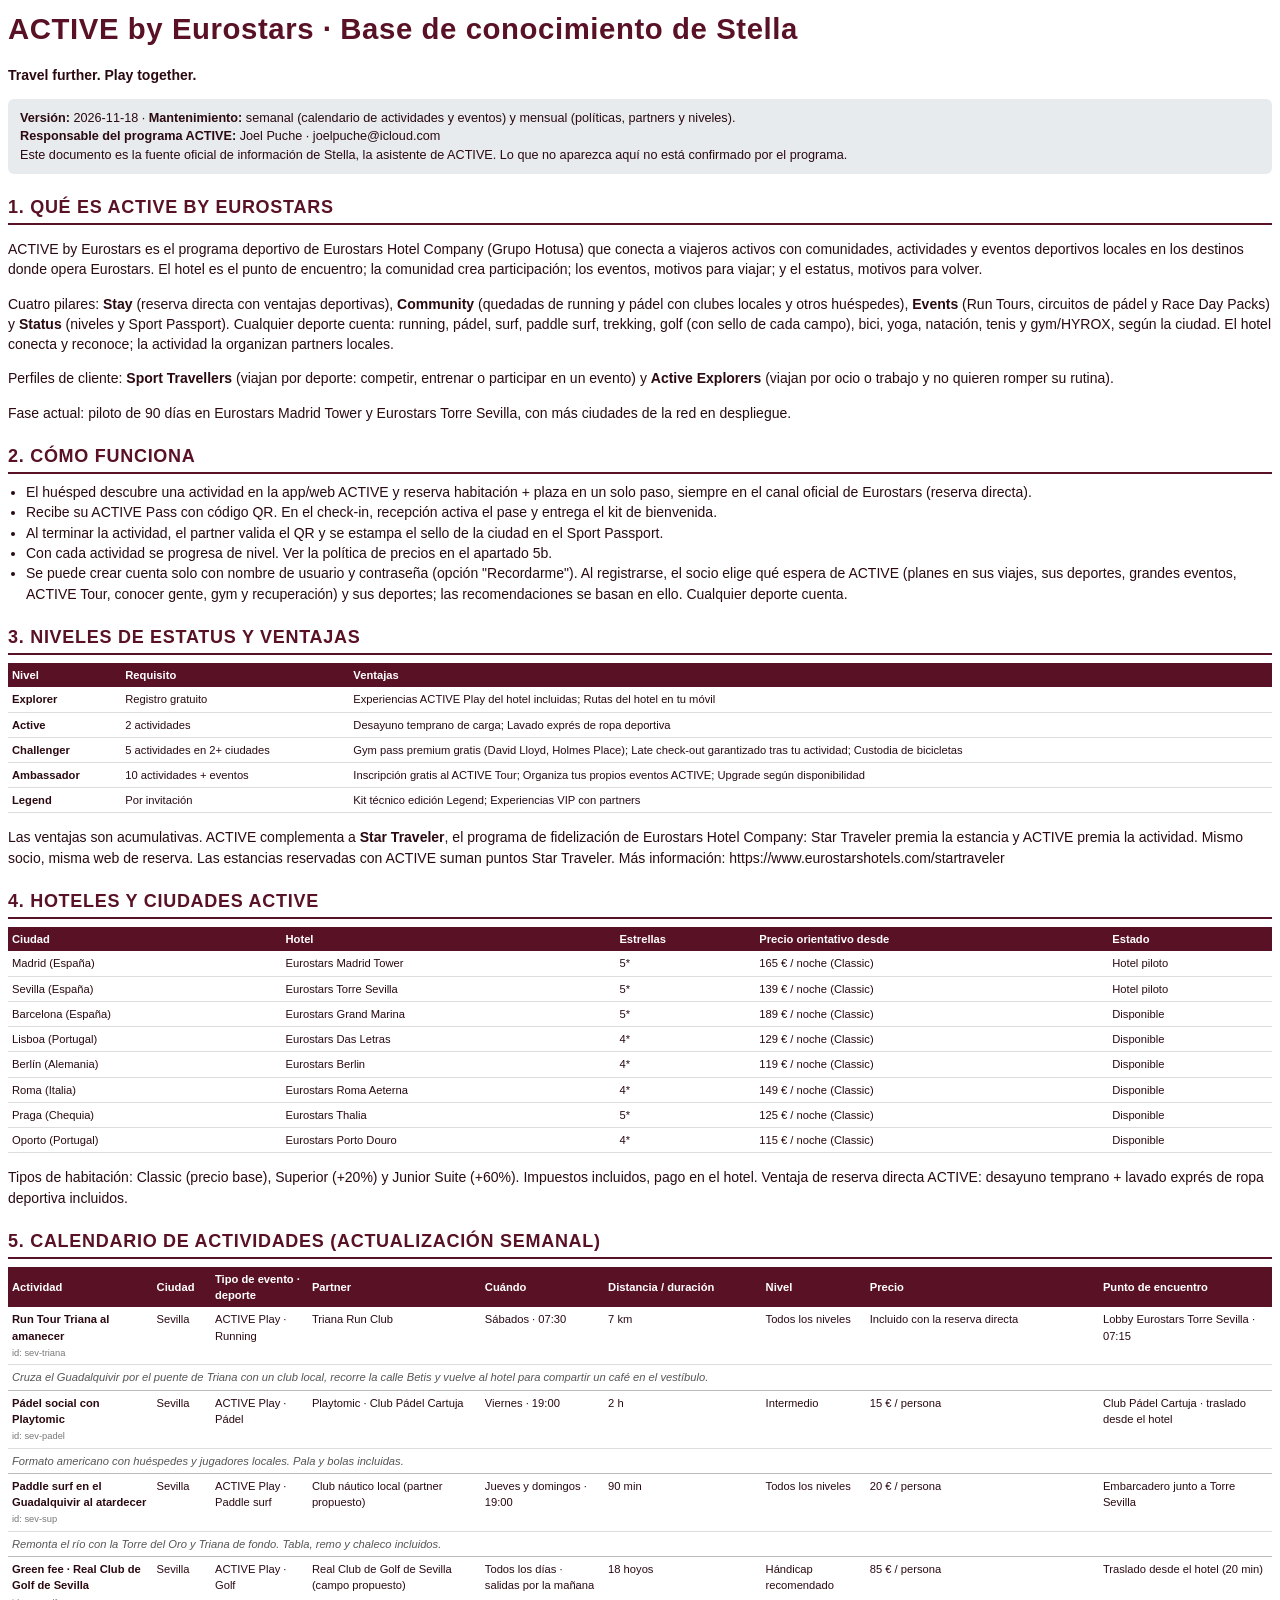
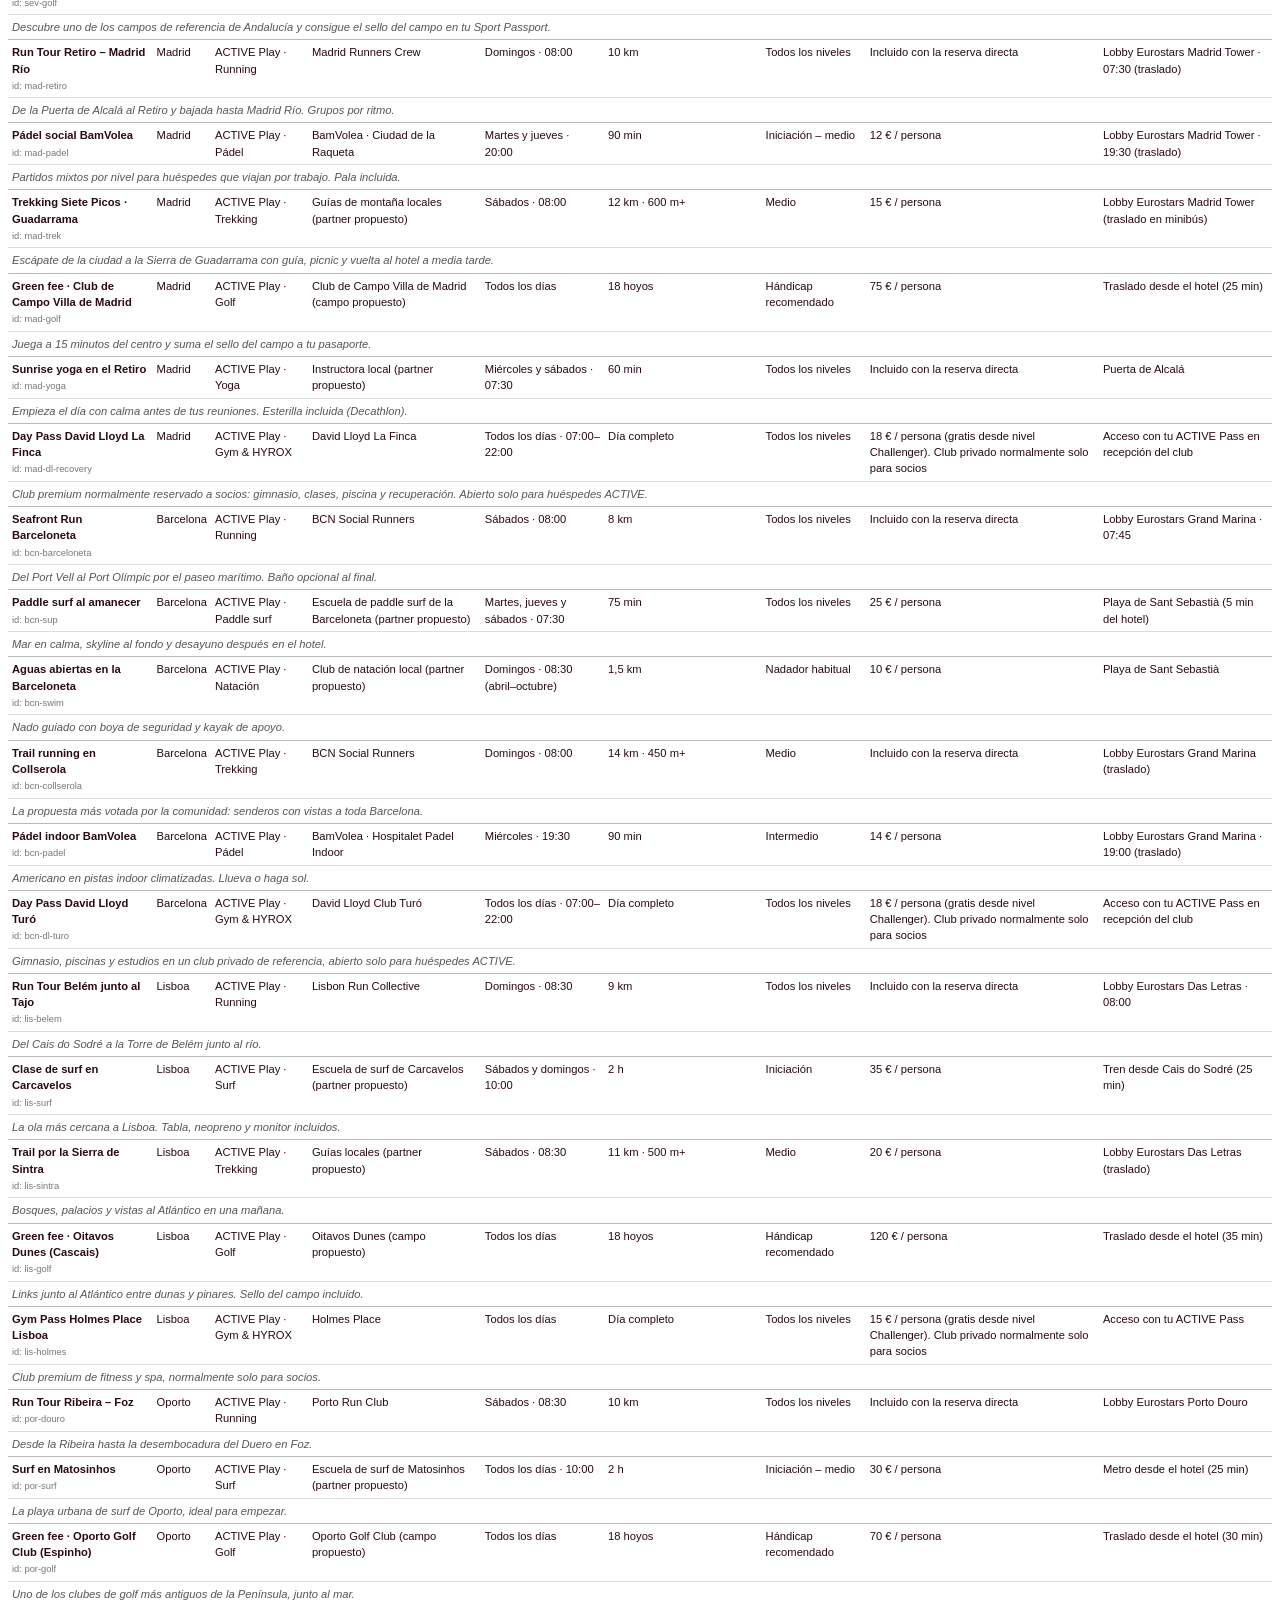
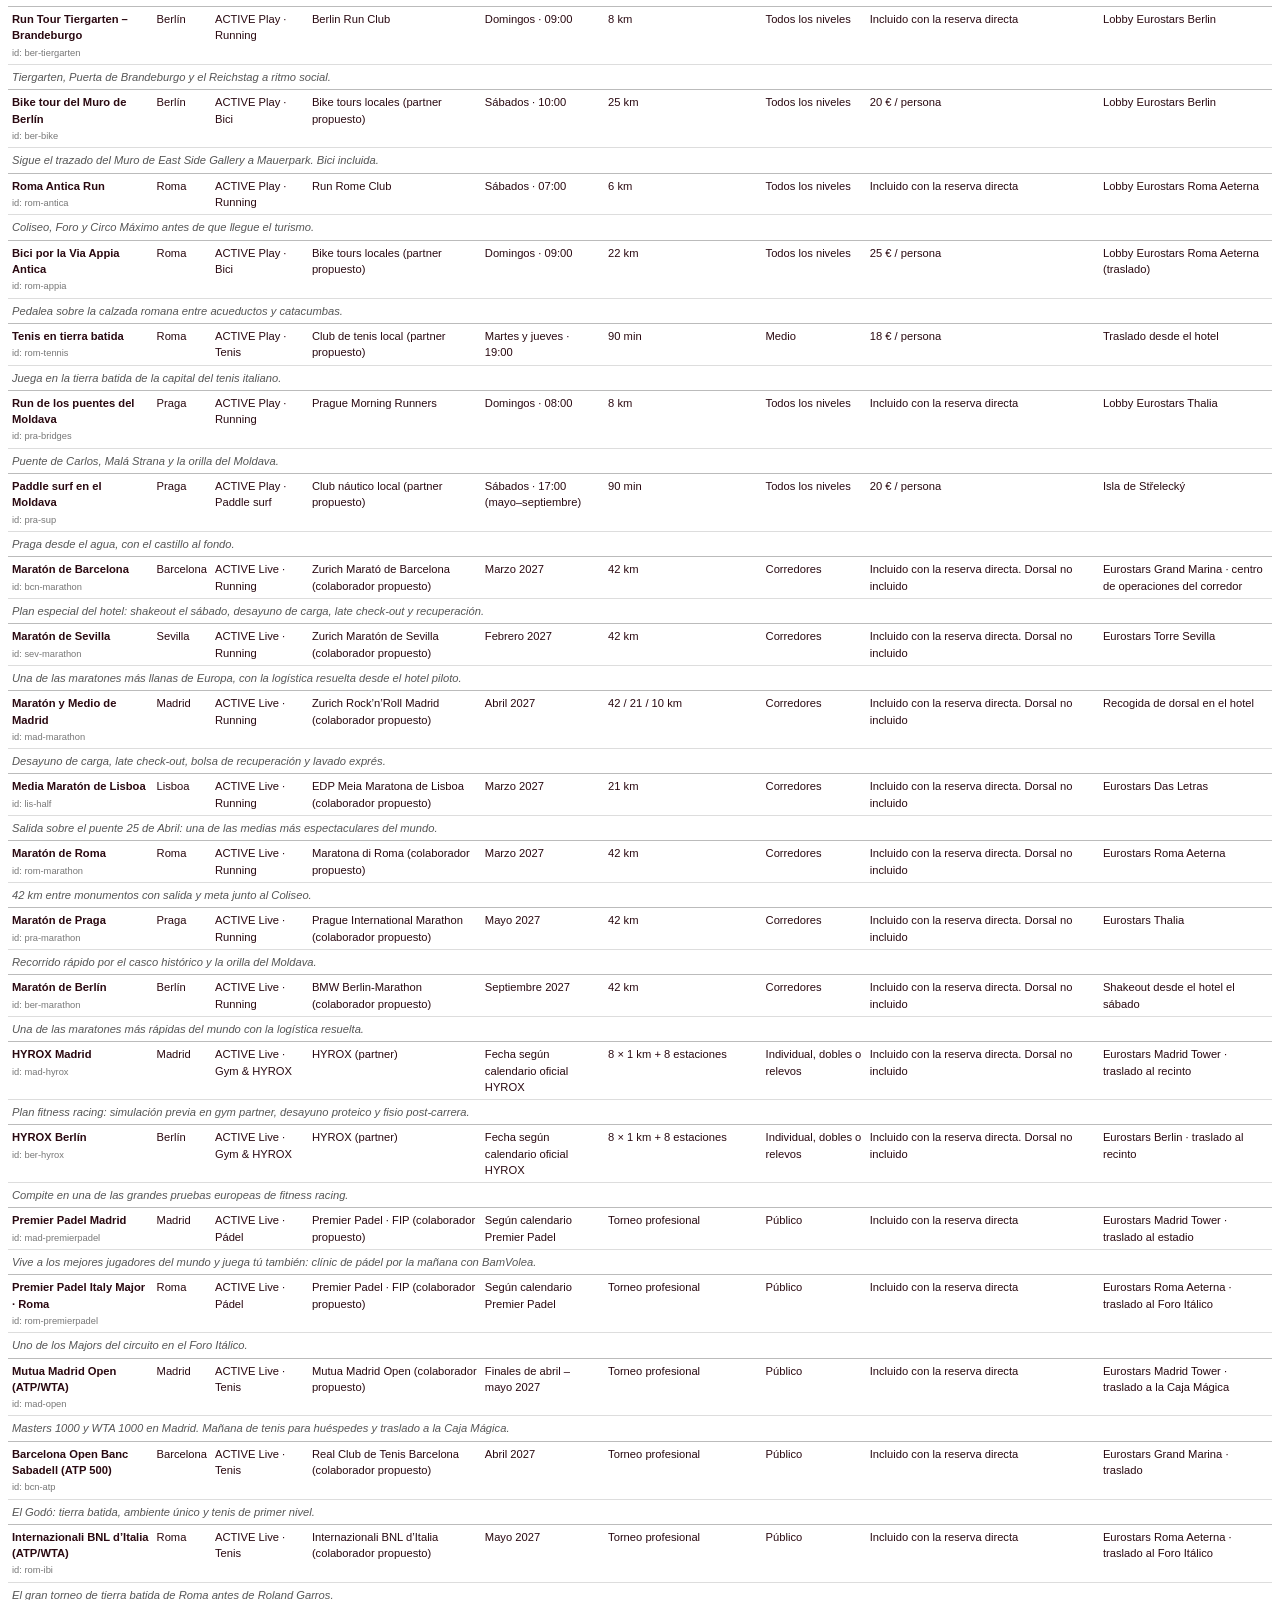
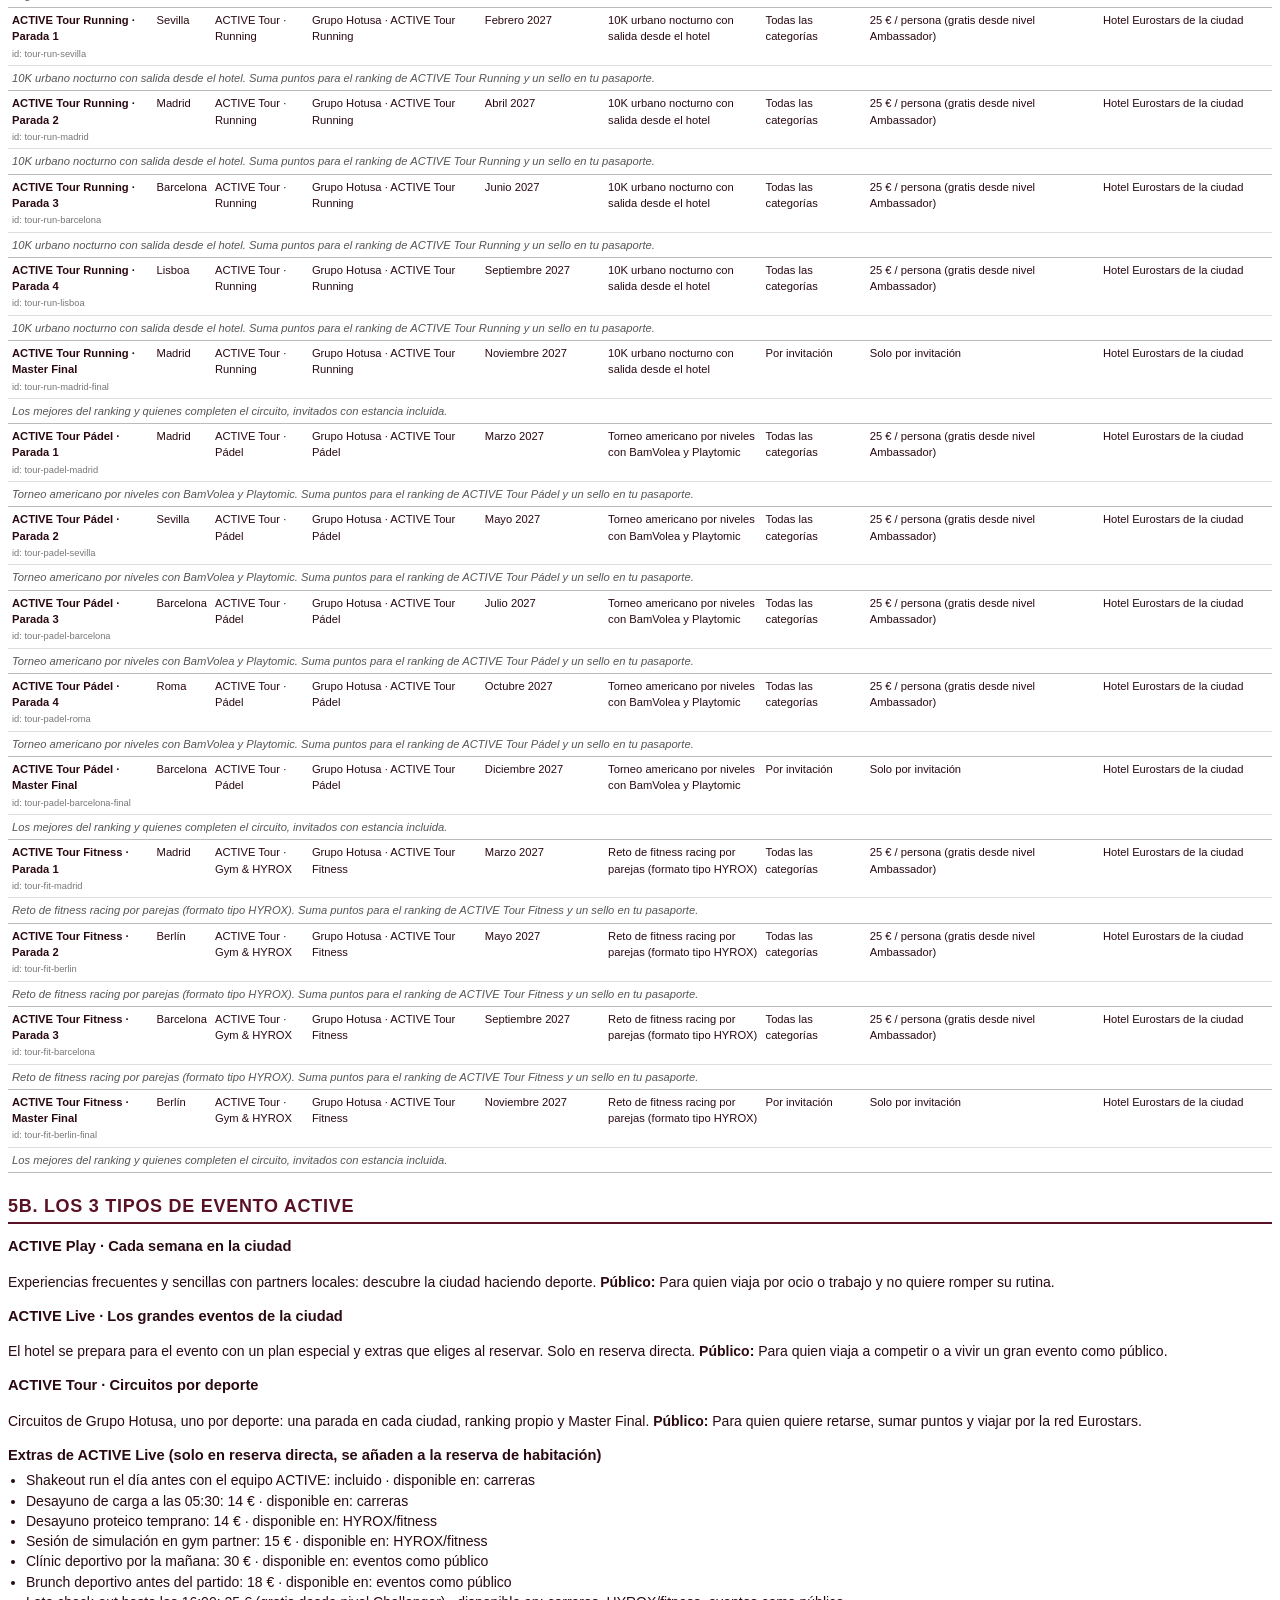
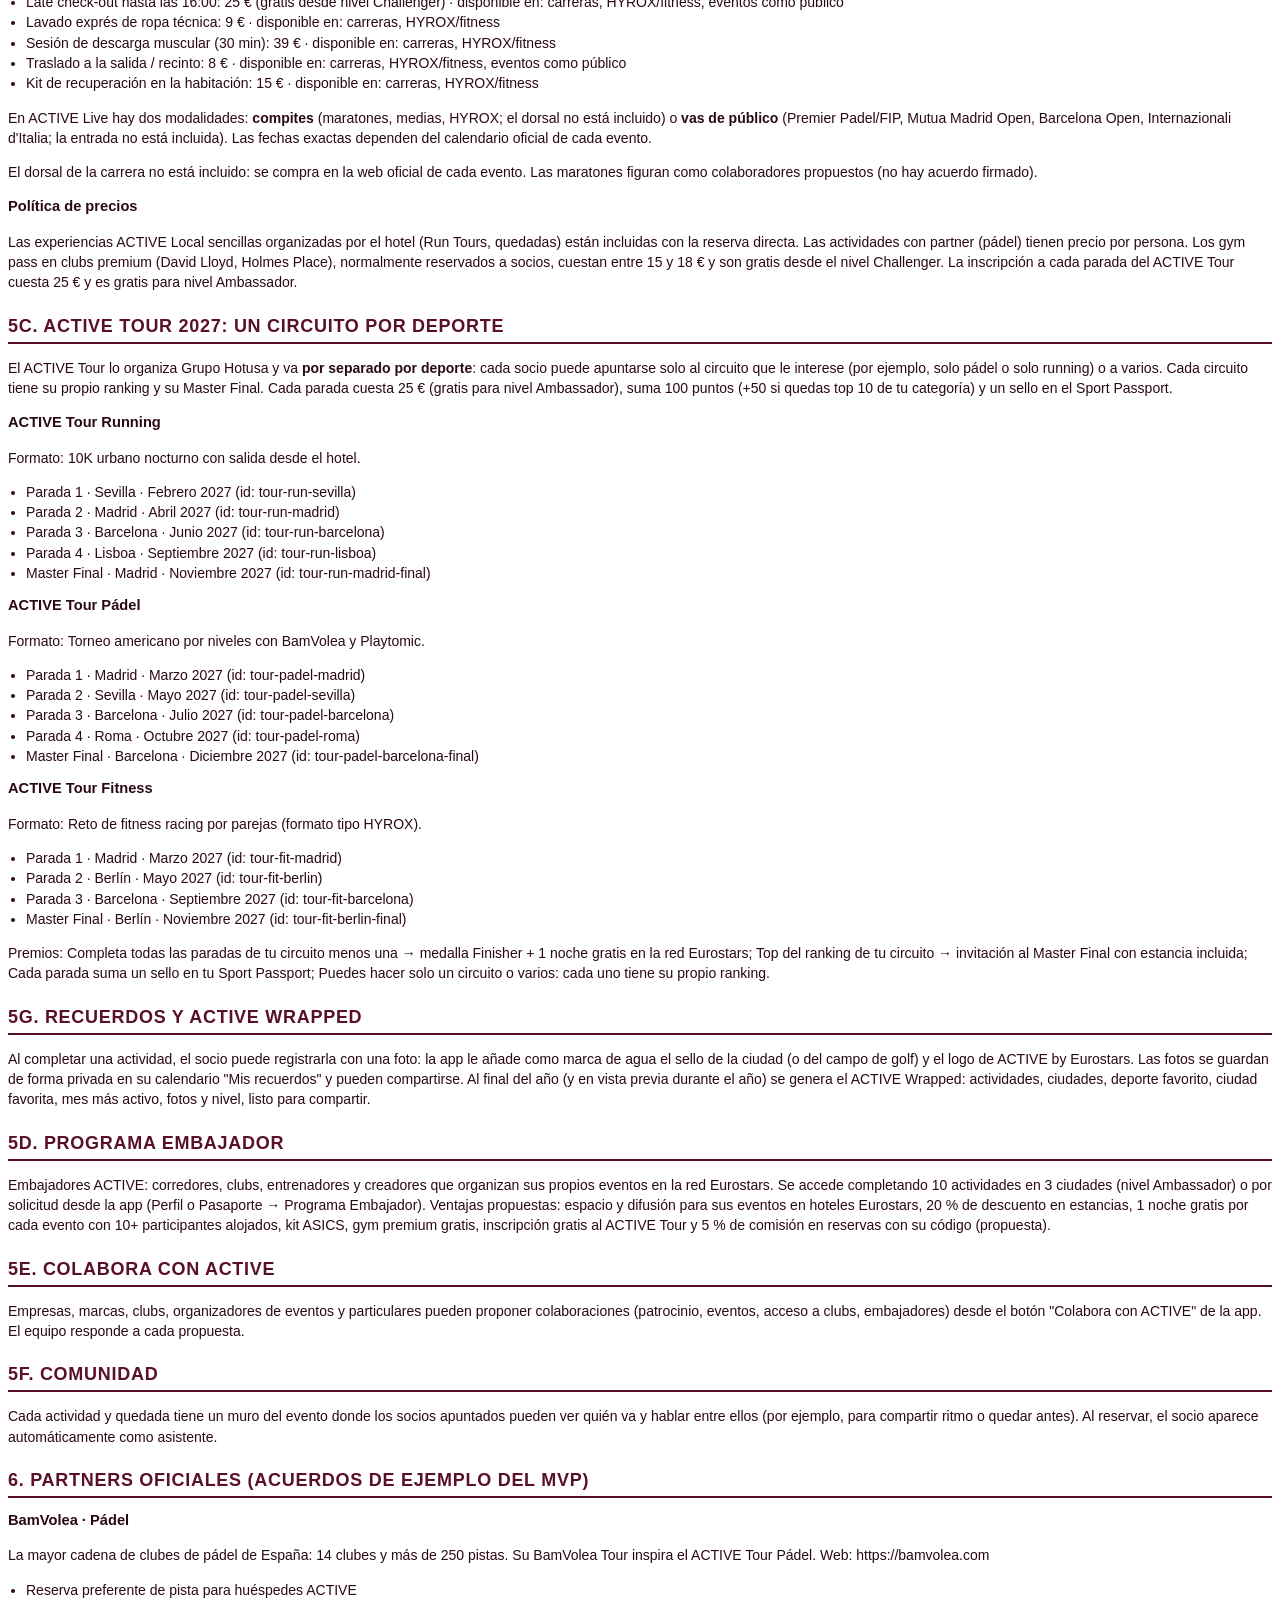
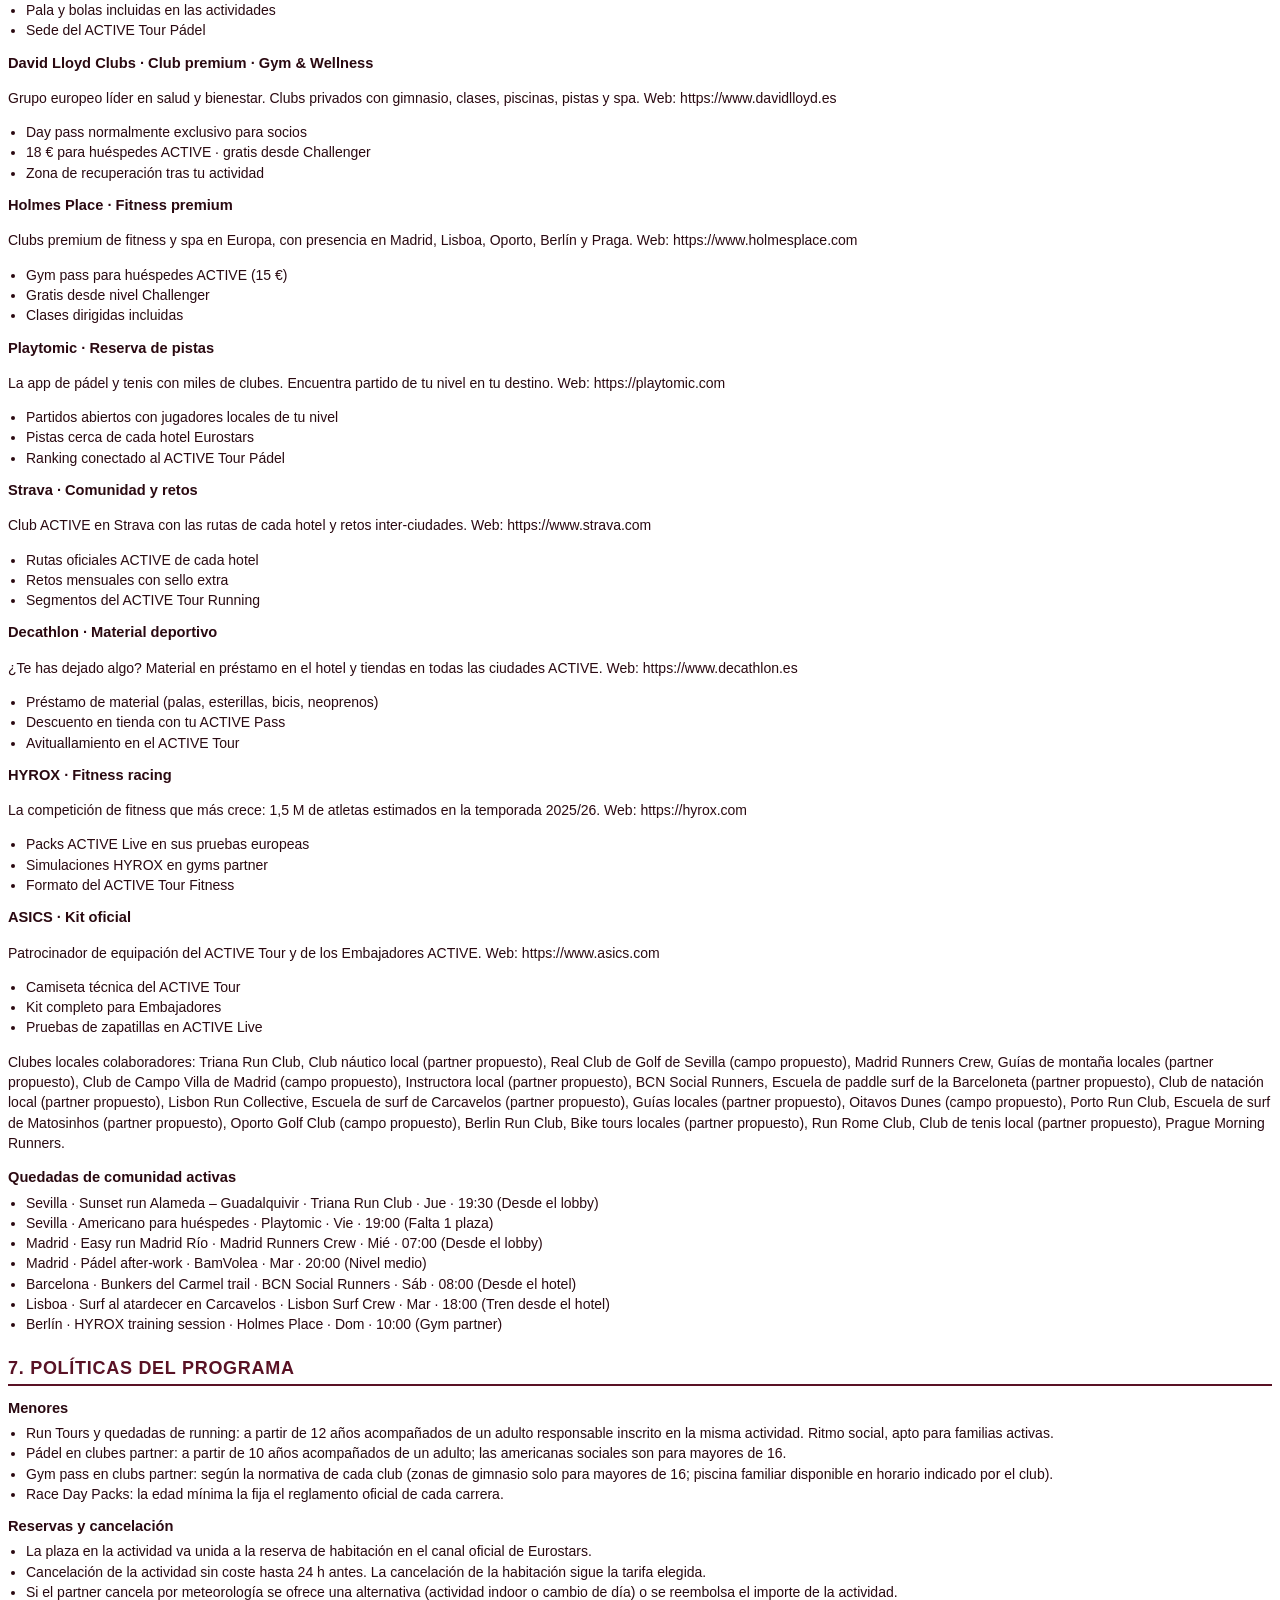
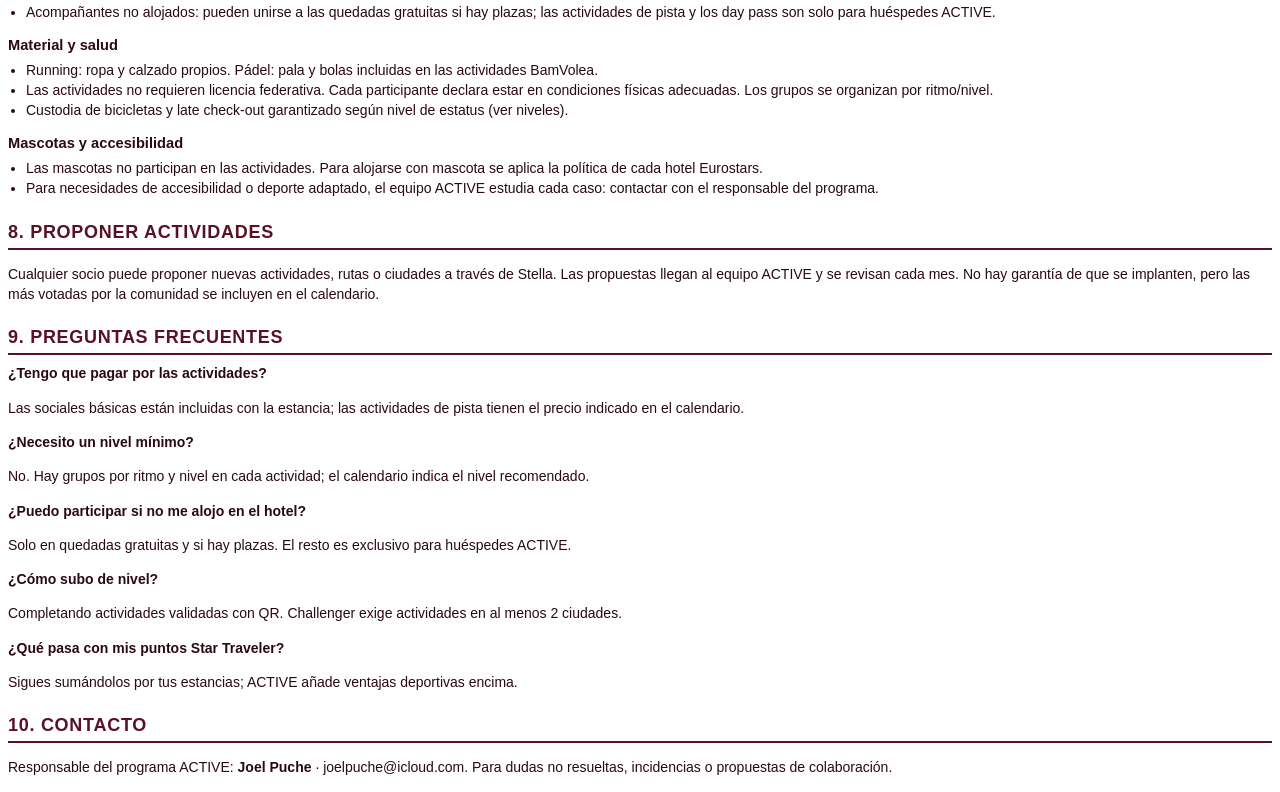
==== commit fea5221c: "Más deportes por ciudad, ACTIVE Play/Live/Tour, Tour por deporte, fotos con marca de agua, calendari" ====
--- a/stella/base-conocimiento-stella.html
+++ b/stella/base-conocimiento-stella.html
@@ -24,7 +24,7 @@
 
 <h2>1. Qué es ACTIVE by Eurostars</h2>
 <p>ACTIVE by Eurostars es el programa deportivo de Eurostars Hotel Company (Grupo Hotusa) que conecta a viajeros activos con comunidades, actividades y eventos deportivos locales en los destinos donde opera Eurostars. El hotel es el punto de encuentro; la comunidad crea participación; los eventos, motivos para viajar; y el estatus, motivos para volver.</p>
-<p>Cuatro pilares: <b>Stay</b> (reserva directa con ventajas deportivas), <b>Community</b> (quedadas de running y pádel con clubes locales y otros huéspedes), <b>Events</b> (Run Tours, circuitos de pádel y Race Day Packs) y <b>Status</b> (niveles y Sport Passport). Empezamos por running, pádel y gym & wellness con partners, pero cualquier deporte cuenta. El hotel conecta y reconoce; la actividad la organizan partners locales.</p>
+<p>Cuatro pilares: <b>Stay</b> (reserva directa con ventajas deportivas), <b>Community</b> (quedadas de running y pádel con clubes locales y otros huéspedes), <b>Events</b> (Run Tours, circuitos de pádel y Race Day Packs) y <b>Status</b> (niveles y Sport Passport). Cualquier deporte cuenta: running, pádel, surf, paddle surf, trekking, golf (con sello de cada campo), bici, yoga, natación, tenis y gym/HYROX, según la ciudad. El hotel conecta y reconoce; la actividad la organizan partners locales.</p>
 <p>Perfiles de cliente: <b>Sport Travellers</b> (viajan por deporte: competir, entrenar o participar en un evento) y <b>Active Explorers</b> (viajan por ocio o trabajo y no quieren romper su rutina).</p>
 <p>Fase actual: piloto de 90 días en Eurostars Madrid Tower y Eurostars Torre Sevilla, con más ciudades de la red en despliegue.</p>
 
@@ -39,7 +39,7 @@
 
 <h2>3. Niveles de estatus y ventajas</h2>
 <table><tr><th>Nivel</th><th>Requisito</th><th>Ventajas</th></tr>
-<tr><td><b>Explorer</b></td><td>Registro gratuito</td><td>Experiencias ACTIVE Local del hotel incluidas; Rutas del hotel en tu móvil</td></tr><tr><td><b>Active</b></td><td>2 actividades</td><td>Desayuno temprano de carga; Lavado exprés de ropa deportiva</td></tr><tr><td><b>Challenger</b></td><td>5 actividades en 2+ ciudades</td><td>Gym pass premium gratis (David Lloyd, Holmes Place); Late check-out garantizado tras tu actividad; Custodia de bicicletas</td></tr><tr><td><b>Ambassador</b></td><td>10 actividades + eventos</td><td>Inscripción gratis al ACTIVE Tour; Organiza tus propios eventos ACTIVE; Upgrade según disponibilidad</td></tr><tr><td><b>Legend</b></td><td>Por invitación</td><td>Kit técnico edición Legend; Experiencias VIP con partners</td></tr>
+<tr><td><b>Explorer</b></td><td>Registro gratuito</td><td>Experiencias ACTIVE Play del hotel incluidas; Rutas del hotel en tu móvil</td></tr><tr><td><b>Active</b></td><td>2 actividades</td><td>Desayuno temprano de carga; Lavado exprés de ropa deportiva</td></tr><tr><td><b>Challenger</b></td><td>5 actividades en 2+ ciudades</td><td>Gym pass premium gratis (David Lloyd, Holmes Place); Late check-out garantizado tras tu actividad; Custodia de bicicletas</td></tr><tr><td><b>Ambassador</b></td><td>10 actividades + eventos</td><td>Inscripción gratis al ACTIVE Tour; Organiza tus propios eventos ACTIVE; Upgrade según disponibilidad</td></tr><tr><td><b>Legend</b></td><td>Por invitación</td><td>Kit técnico edición Legend; Experiencias VIP con partners</td></tr>
 </table>
 <p>Las ventajas son acumulativas. ACTIVE complementa a <b>Star Traveler</b>, el programa de fidelización de Eurostars Hotel Company: Star Traveler premia la estancia y ACTIVE premia la actividad. Mismo socio, misma web de reserva. Las estancias reservadas con ACTIVE suman puntos Star Traveler. Más información: https://www.eurostarshotels.com/startraveler</p>
 
@@ -50,21 +50,25 @@
 <p>Tipos de habitación: Classic (precio base), Superior (+20%) y Junior Suite (+60%). Impuestos incluidos, pago en el hotel. Ventaja de reserva directa ACTIVE: desayuno temprano + lavado exprés de ropa deportiva incluidos.</p>
 
 <h2>5. Calendario de actividades (actualización semanal)</h2>
-<table><tr><th>Actividad</th><th>Ciudad</th><th>Tipo de evento · deporte</th><th>Partner</th><th>Cuándo</th><th>Distancia / duración</th><th>Nivel</th><th>Precio</th><th>Punto de encuentro</th></tr><tr><td><b>Run Tour Triana al amanecer</b><br><small>id: sev-triana</small></td><td>Sevilla</td><td>ACTIVE Local · Running</td><td>Triana Run Club</td><td>Sábados · 07:30</td><td>7 km</td><td>Todos los niveles</td><td>Incluido con la reserva directa</td><td>Lobby Eurostars Torre Sevilla · 07:15</td></tr><tr class="d"><td colspan="9">Cruza el Guadalquivir por el puente de Triana con un club local, recorre la calle Betis y vuelve al hotel para compartir un café en el vestíbulo.</td></tr><tr><td><b>Pádel social con Playtomic</b><br><small>id: sev-padel</small></td><td>Sevilla</td><td>ACTIVE Local · Pádel</td><td>Playtomic · Club Pádel Cartuja</td><td>Viernes · 19:00</td><td>2 h</td><td>Intermedio</td><td>15 € / persona</td><td>Club Pádel Cartuja · traslado desde el hotel</td></tr><tr class="d"><td colspan="9">Formato americano con huéspedes y jugadores locales. Pala y bolas incluidas.</td></tr><tr><td><b>Run Tour Retiro – Madrid Río</b><br><small>id: mad-retiro</small></td><td>Madrid</td><td>ACTIVE Local · Running</td><td>Madrid Runners Crew</td><td>Domingos · 08:00</td><td>10 km</td><td>Todos los niveles</td><td>Incluido con la reserva directa</td><td>Lobby Eurostars Madrid Tower · 07:30 (traslado)</td></tr><tr class="d"><td colspan="9">De la Puerta de Alcalá al Retiro y bajada hasta Madrid Río. Ritmo social con grupos por velocidad.</td></tr><tr><td><b>Pádel social BamVolea</b><br><small>id: mad-padel</small></td><td>Madrid</td><td>ACTIVE Local · Pádel</td><td>BamVolea · Ciudad de la Raqueta</td><td>Martes y jueves · 20:00</td><td>90 min</td><td>Iniciación – medio</td><td>12 € / persona</td><td>Lobby Eurostars Madrid Tower · 19:30 (traslado)</td></tr><tr class="d"><td colspan="9">Partidos mixtos por nivel en BamVolea Ciudad de la Raqueta para huéspedes que viajan por trabajo. Pala incluida.</td></tr><tr><td><b>Day Pass David Lloyd La Finca</b><br><small>id: mad-dl-recovery</small></td><td>Madrid</td><td>ACTIVE Local · Gym & Wellness</td><td>David Lloyd La Finca</td><td>Todos los días · 07:00–22:00</td><td>Día completo</td><td>Todos los niveles</td><td>18 € / persona (gratis desde nivel Challenger). Club privado normalmente solo para socios</td><td>Acceso con tu ACTIVE Pass en recepción del club</td></tr><tr class="d"><td colspan="9">Club premium normalmente reservado a socios: gimnasio, clases, piscina y zona de recuperación. Acceso abierto solo para huéspedes ACTIVE.</td></tr><tr><td><b>Seafront Run Barceloneta</b><br><small>id: bcn-barceloneta</small></td><td>Barcelona</td><td>ACTIVE Local · Running</td><td>BCN Social Runners</td><td>Sábados · 08:00</td><td>8 km</td><td>Todos los niveles</td><td>Incluido con la reserva directa</td><td>Lobby Eurostars Grand Marina · 07:45</td></tr><tr class="d"><td colspan="9">Del Port Vell al Port Olímpic por el paseo marítimo. Baño opcional al final.</td></tr><tr><td><b>Pádel indoor BamVolea</b><br><small>id: bcn-padel</small></td><td>Barcelona</td><td>ACTIVE Local · Pádel</td><td>BamVolea · Hospitalet Padel Indoor</td><td>Miércoles · 19:30</td><td>90 min</td><td>Intermedio</td><td>14 € / persona</td><td>Lobby Eurostars Grand Marina · 19:00 (traslado)</td></tr><tr class="d"><td colspan="9">Americano en pistas indoor climatizadas con otros huéspedes ACTIVE. Llueva o haga sol.</td></tr><tr><td><b>Day Pass David Lloyd Turó</b><br><small>id: bcn-dl-turo</small></td><td>Barcelona</td><td>ACTIVE Local · Gym & Wellness</td><td>David Lloyd Club Turó</td><td>Todos los días · 07:00–22:00</td><td>Día completo</td><td>Todos los niveles</td><td>18 € / persona (gratis desde nivel Challenger). Club privado normalmente solo para socios</td><td>Acceso con tu ACTIVE Pass en recepción del club</td></tr><tr class="d"><td colspan="9">Gimnasio, piscinas y estudios en un club privado de referencia en Barcelona, abierto solo para huéspedes ACTIVE.</td></tr><tr><td><b>Run Tour Belém junto al Tajo</b><br><small>id: lis-belem</small></td><td>Lisboa</td><td>ACTIVE Local · Running</td><td>Lisbon Run Collective</td><td>Domingos · 08:30</td><td>9 km</td><td>Todos los niveles</td><td>Incluido con la reserva directa</td><td>Lobby Eurostars Das Letras · 08:00</td></tr><tr class="d"><td colspan="9">Del Cais do Sodré a la Torre de Belém junto al río, con parada en el Padrão.</td></tr><tr><td><b>Gym Pass Holmes Place Lisboa</b><br><small>id: lis-holmes</small></td><td>Lisboa</td><td>ACTIVE Local · Gym & Wellness</td><td>Holmes Place</td><td>Todos los días</td><td>Día completo</td><td>Todos los niveles</td><td>15 € / persona (gratis desde nivel Challenger). Club privado normalmente solo para socios</td><td>Acceso con tu ACTIVE Pass</td></tr><tr class="d"><td colspan="9">Club premium de fitness y spa, normalmente solo para socios.</td></tr><tr><td><b>Run Tour Tiergarten – Brandeburgo</b><br><small>id: ber-tiergarten</small></td><td>Berlín</td><td>ACTIVE Local · Running</td><td>Berlin Run Club</td><td>Domingos · 09:00</td><td>8 km</td><td>Todos los niveles</td><td>Incluido con la reserva directa</td><td>Lobby Eurostars Berlin</td></tr><tr class="d"><td colspan="9">Tiergarten, Puerta de Brandeburgo y el Reichstag a ritmo social.</td></tr><tr><td><b>Roma Antica Run</b><br><small>id: rom-antica</small></td><td>Roma</td><td>ACTIVE Local · Running</td><td>Run Rome Club</td><td>Sábados · 07:00</td><td>6 km</td><td>Todos los niveles</td><td>Incluido con la reserva directa</td><td>Lobby Eurostars Roma Aeterna</td></tr><tr class="d"><td colspan="9">Coliseo, Foro y Circo Máximo antes de que llegue el turismo.</td></tr><tr><td><b>Run de los puentes del Moldava</b><br><small>id: pra-bridges</small></td><td>Praga</td><td>ACTIVE Local · Running</td><td>Prague Morning Runners</td><td>Domingos · 08:00</td><td>8 km</td><td>Todos los niveles</td><td>Incluido con la reserva directa</td><td>Lobby Eurostars Thalia</td></tr><tr class="d"><td colspan="9">Puente de Carlos, Malá Strana y la orilla del Moldava.</td></tr><tr><td><b>Run Tour Ribeira – Foz</b><br><small>id: por-douro</small></td><td>Oporto</td><td>ACTIVE Local · Running</td><td>Porto Run Club</td><td>Sábados · 08:30</td><td>10 km</td><td>Todos los niveles</td><td>Incluido con la reserva directa</td><td>Lobby Eurostars Porto Douro</td></tr><tr class="d"><td colspan="9">Desde la Ribeira hasta la desembocadura del Duero en Foz.</td></tr><tr><td><b>Race Weekend · Maratón de Barcelona</b><br><small>id: bcn-marathon</small></td><td>Barcelona</td><td>Race Weekend · Running</td><td>Zurich Marató de Barcelona (colaborador propuesto)</td><td>Marzo 2027 · fin de semana de carrera</td><td>42 km</td><td>Competición</td><td>Incluido con la reserva directa. Dorsal no incluido</td><td>Eurostars Grand Marina · centro de operaciones del corredor</td></tr><tr class="d"><td colspan="9">Plan especial del hotel para corredores: shakeout run el sábado, desayuno de carga a las 05:30, late check-out y recuperación. Tú eliges los extras de tu habitación.</td></tr><tr><td><b>Race Weekend · Maratón de Sevilla</b><br><small>id: sev-marathon</small></td><td>Sevilla</td><td>Race Weekend · Running</td><td>Zurich Maratón de Sevilla (colaborador propuesto)</td><td>Febrero 2027 · fin de semana de carrera</td><td>42 km</td><td>Competición</td><td>Incluido con la reserva directa. Dorsal no incluido</td><td>Eurostars Torre Sevilla</td></tr><tr class="d"><td colspan="9">Una de las maratones más llanas de Europa, con la logística resuelta desde el hotel piloto.</td></tr><tr><td><b>Race Weekend · Maratón de Madrid</b><br><small>id: mad-marathon</small></td><td>Madrid</td><td>Race Weekend · Running</td><td>Zurich Rock’n’Roll Madrid (colaborador propuesto)</td><td>Abril 2027 · fin de semana de carrera</td><td>42 / 21 / 10 km</td><td>Competición</td><td>Incluido con la reserva directa. Dorsal no incluido</td><td>Recogida de dorsal en el hotel</td></tr><tr class="d"><td colspan="9">Desayuno de carga temprano, late check-out, bolsa de recuperación y lavado exprés de ropa técnica.</td></tr><tr><td><b>Race Weekend · Maratón de Berlín</b><br><small>id: ber-marathon</small></td><td>Berlín</td><td>Race Weekend · Running</td><td>BMW Berlin Marathon (colaborador propuesto)</td><td>Septiembre 2027 · fin de semana de carrera</td><td>42 km</td><td>Competición</td><td>Incluido con la reserva directa. Dorsal no incluido</td><td>Shakeout run desde el hotel el sábado</td></tr><tr class="d"><td colspan="9">Una de las maratones más rápidas del mundo con la logística resuelta: desayuno temprano, late check-out y custodia de equipaje.</td></tr><tr><td><b>ACTIVE Tour · Parada 1 Sevilla</b><br><small>id: tour-sevilla</small></td><td>Sevilla</td><td>ACTIVE Tour · Running</td><td>Grupo Hotusa · ACTIVE Tour</td><td>Febrero 2027</td><td>10K + reto pádel</td><td>Todas las categorías</td><td>25 € / persona (gratis desde nivel Ambassador)</td><td>Eurostars Torre Sevilla</td></tr><tr class="d"><td colspan="9">Arranca la temporada: 10K urbano nocturno + reto express de pádel. Puntos para el ranking del ACTIVE Tour.</td></tr><tr><td><b>ACTIVE Tour · Parada 2 Madrid</b><br><small>id: tour-madrid</small></td><td>Madrid</td><td>ACTIVE Tour · Running</td><td>Grupo Hotusa · ACTIVE Tour</td><td>Abril 2027</td><td>10K + reto pádel</td><td>Todas las categorías</td><td>25 € / persona (gratis desde nivel Ambassador)</td><td>Eurostars Madrid Tower</td></tr><tr class="d"><td colspan="9">Segunda parada a los pies del skyline de la Castellana. Puntos extra si repites desde Sevilla.</td></tr><tr><td><b>ACTIVE Tour · Parada 3 Barcelona</b><br><small>id: tour-barcelona</small></td><td>Barcelona</td><td>ACTIVE Tour · Running</td><td>Grupo Hotusa · ACTIVE Tour</td><td>Junio 2027</td><td>10K + reto pádel</td><td>Todas las categorías</td><td>25 € / persona (gratis desde nivel Ambassador)</td><td>Eurostars Grand Marina</td></tr><tr class="d"><td colspan="9">Parada junto al mar con fiesta post-carrera en la terraza del hotel.</td></tr><tr><td><b>ACTIVE Tour · Parada 4 Lisboa</b><br><small>id: tour-lisboa</small></td><td>Lisboa</td><td>ACTIVE Tour · Running</td><td>Grupo Hotusa · ACTIVE Tour</td><td>Septiembre 2027</td><td>10K + reto pádel</td><td>Todas las categorías</td><td>25 € / persona (gratis desde nivel Ambassador)</td><td>Eurostars Das Letras</td></tr><tr class="d"><td colspan="9">Última parada clasificatoria: aquí se decide quién va al Master Final.</td></tr><tr><td><b>ACTIVE Tour · Master Final Madrid</b><br><small>id: tour-final</small></td><td>Madrid</td><td>ACTIVE Tour · Running</td><td>Grupo Hotusa · ACTIVE Tour</td><td>Noviembre 2027</td><td>10K + final pádel</td><td>Por invitación</td><td>Solo por invitación</td><td>Eurostars Madrid Tower</td></tr><tr class="d"><td colspan="9">Los mejores del ranking y los finishers del circuito, invitados con estancia incluida. Gala de premios ACTIVE.</td></tr></table>
+<table><tr><th>Actividad</th><th>Ciudad</th><th>Tipo de evento · deporte</th><th>Partner</th><th>Cuándo</th><th>Distancia / duración</th><th>Nivel</th><th>Precio</th><th>Punto de encuentro</th></tr><tr><td><b>Run Tour Triana al amanecer</b><br><small>id: sev-triana</small></td><td>Sevilla</td><td>ACTIVE Play · Running</td><td>Triana Run Club</td><td>Sábados · 07:30</td><td>7 km</td><td>Todos los niveles</td><td>Incluido con la reserva directa</td><td>Lobby Eurostars Torre Sevilla · 07:15</td></tr><tr class="d"><td colspan="9">Cruza el Guadalquivir por el puente de Triana con un club local, recorre la calle Betis y vuelve al hotel para compartir un café en el vestíbulo.</td></tr><tr><td><b>Pádel social con Playtomic</b><br><small>id: sev-padel</small></td><td>Sevilla</td><td>ACTIVE Play · Pádel</td><td>Playtomic · Club Pádel Cartuja</td><td>Viernes · 19:00</td><td>2 h</td><td>Intermedio</td><td>15 € / persona</td><td>Club Pádel Cartuja · traslado desde el hotel</td></tr><tr class="d"><td colspan="9">Formato americano con huéspedes y jugadores locales. Pala y bolas incluidas.</td></tr><tr><td><b>Paddle surf en el Guadalquivir al atardecer</b><br><small>id: sev-sup</small></td><td>Sevilla</td><td>ACTIVE Play · Paddle surf</td><td>Club náutico local (partner propuesto)</td><td>Jueves y domingos · 19:00</td><td>90 min</td><td>Todos los niveles</td><td>20 € / persona</td><td>Embarcadero junto a Torre Sevilla</td></tr><tr class="d"><td colspan="9">Remonta el río con la Torre del Oro y Triana de fondo. Tabla, remo y chaleco incluidos.</td></tr><tr><td><b>Green fee · Real Club de Golf de Sevilla</b><br><small>id: sev-golf</small></td><td>Sevilla</td><td>ACTIVE Play · Golf</td><td>Real Club de Golf de Sevilla (campo propuesto)</td><td>Todos los días · salidas por la mañana</td><td>18 hoyos</td><td>Hándicap recomendado</td><td>85 € / persona</td><td>Traslado desde el hotel (20 min)</td></tr><tr class="d"><td colspan="9">Descubre uno de los campos de referencia de Andalucía y consigue el sello del campo en tu Sport Passport.</td></tr><tr><td><b>Run Tour Retiro – Madrid Río</b><br><small>id: mad-retiro</small></td><td>Madrid</td><td>ACTIVE Play · Running</td><td>Madrid Runners Crew</td><td>Domingos · 08:00</td><td>10 km</td><td>Todos los niveles</td><td>Incluido con la reserva directa</td><td>Lobby Eurostars Madrid Tower · 07:30 (traslado)</td></tr><tr class="d"><td colspan="9">De la Puerta de Alcalá al Retiro y bajada hasta Madrid Río. Grupos por ritmo.</td></tr><tr><td><b>Pádel social BamVolea</b><br><small>id: mad-padel</small></td><td>Madrid</td><td>ACTIVE Play · Pádel</td><td>BamVolea · Ciudad de la Raqueta</td><td>Martes y jueves · 20:00</td><td>90 min</td><td>Iniciación – medio</td><td>12 € / persona</td><td>Lobby Eurostars Madrid Tower · 19:30 (traslado)</td></tr><tr class="d"><td colspan="9">Partidos mixtos por nivel para huéspedes que viajan por trabajo. Pala incluida.</td></tr><tr><td><b>Trekking Siete Picos · Guadarrama</b><br><small>id: mad-trek</small></td><td>Madrid</td><td>ACTIVE Play · Trekking</td><td>Guías de montaña locales (partner propuesto)</td><td>Sábados · 08:00</td><td>12 km · 600 m+</td><td>Medio</td><td>15 € / persona</td><td>Lobby Eurostars Madrid Tower (traslado en minibús)</td></tr><tr class="d"><td colspan="9">Escápate de la ciudad a la Sierra de Guadarrama con guía, picnic y vuelta al hotel a media tarde.</td></tr><tr><td><b>Green fee · Club de Campo Villa de Madrid</b><br><small>id: mad-golf</small></td><td>Madrid</td><td>ACTIVE Play · Golf</td><td>Club de Campo Villa de Madrid (campo propuesto)</td><td>Todos los días</td><td>18 hoyos</td><td>Hándicap recomendado</td><td>75 € / persona</td><td>Traslado desde el hotel (25 min)</td></tr><tr class="d"><td colspan="9">Juega a 15 minutos del centro y suma el sello del campo a tu pasaporte.</td></tr><tr><td><b>Sunrise yoga en el Retiro</b><br><small>id: mad-yoga</small></td><td>Madrid</td><td>ACTIVE Play · Yoga</td><td>Instructora local (partner propuesto)</td><td>Miércoles y sábados · 07:30</td><td>60 min</td><td>Todos los niveles</td><td>Incluido con la reserva directa</td><td>Puerta de Alcalá</td></tr><tr class="d"><td colspan="9">Empieza el día con calma antes de tus reuniones. Esterilla incluida (Decathlon).</td></tr><tr><td><b>Day Pass David Lloyd La Finca</b><br><small>id: mad-dl-recovery</small></td><td>Madrid</td><td>ACTIVE Play · Gym & HYROX</td><td>David Lloyd La Finca</td><td>Todos los días · 07:00–22:00</td><td>Día completo</td><td>Todos los niveles</td><td>18 € / persona (gratis desde nivel Challenger). Club privado normalmente solo para socios</td><td>Acceso con tu ACTIVE Pass en recepción del club</td></tr><tr class="d"><td colspan="9">Club premium normalmente reservado a socios: gimnasio, clases, piscina y recuperación. Abierto solo para huéspedes ACTIVE.</td></tr><tr><td><b>Seafront Run Barceloneta</b><br><small>id: bcn-barceloneta</small></td><td>Barcelona</td><td>ACTIVE Play · Running</td><td>BCN Social Runners</td><td>Sábados · 08:00</td><td>8 km</td><td>Todos los niveles</td><td>Incluido con la reserva directa</td><td>Lobby Eurostars Grand Marina · 07:45</td></tr><tr class="d"><td colspan="9">Del Port Vell al Port Olímpic por el paseo marítimo. Baño opcional al final.</td></tr><tr><td><b>Paddle surf al amanecer</b><br><small>id: bcn-sup</small></td><td>Barcelona</td><td>ACTIVE Play · Paddle surf</td><td>Escuela de paddle surf de la Barceloneta (partner propuesto)</td><td>Martes, jueves y sábados · 07:30</td><td>75 min</td><td>Todos los niveles</td><td>25 € / persona</td><td>Playa de Sant Sebastià (5 min del hotel)</td></tr><tr class="d"><td colspan="9">Mar en calma, skyline al fondo y desayuno después en el hotel.</td></tr><tr><td><b>Aguas abiertas en la Barceloneta</b><br><small>id: bcn-swim</small></td><td>Barcelona</td><td>ACTIVE Play · Natación</td><td>Club de natación local (partner propuesto)</td><td>Domingos · 08:30 (abril–octubre)</td><td>1,5 km</td><td>Nadador habitual</td><td>10 € / persona</td><td>Playa de Sant Sebastià</td></tr><tr class="d"><td colspan="9">Nado guiado con boya de seguridad y kayak de apoyo.</td></tr><tr><td><b>Trail running en Collserola</b><br><small>id: bcn-collserola</small></td><td>Barcelona</td><td>ACTIVE Play · Trekking</td><td>BCN Social Runners</td><td>Domingos · 08:00</td><td>14 km · 450 m+</td><td>Medio</td><td>Incluido con la reserva directa</td><td>Lobby Eurostars Grand Marina (traslado)</td></tr><tr class="d"><td colspan="9">La propuesta más votada por la comunidad: senderos con vistas a toda Barcelona.</td></tr><tr><td><b>Pádel indoor BamVolea</b><br><small>id: bcn-padel</small></td><td>Barcelona</td><td>ACTIVE Play · Pádel</td><td>BamVolea · Hospitalet Padel Indoor</td><td>Miércoles · 19:30</td><td>90 min</td><td>Intermedio</td><td>14 € / persona</td><td>Lobby Eurostars Grand Marina · 19:00 (traslado)</td></tr><tr class="d"><td colspan="9">Americano en pistas indoor climatizadas. Llueva o haga sol.</td></tr><tr><td><b>Day Pass David Lloyd Turó</b><br><small>id: bcn-dl-turo</small></td><td>Barcelona</td><td>ACTIVE Play · Gym & HYROX</td><td>David Lloyd Club Turó</td><td>Todos los días · 07:00–22:00</td><td>Día completo</td><td>Todos los niveles</td><td>18 € / persona (gratis desde nivel Challenger). Club privado normalmente solo para socios</td><td>Acceso con tu ACTIVE Pass en recepción del club</td></tr><tr class="d"><td colspan="9">Gimnasio, piscinas y estudios en un club privado de referencia, abierto solo para huéspedes ACTIVE.</td></tr><tr><td><b>Run Tour Belém junto al Tajo</b><br><small>id: lis-belem</small></td><td>Lisboa</td><td>ACTIVE Play · Running</td><td>Lisbon Run Collective</td><td>Domingos · 08:30</td><td>9 km</td><td>Todos los niveles</td><td>Incluido con la reserva directa</td><td>Lobby Eurostars Das Letras · 08:00</td></tr><tr class="d"><td colspan="9">Del Cais do Sodré a la Torre de Belém junto al río.</td></tr><tr><td><b>Clase de surf en Carcavelos</b><br><small>id: lis-surf</small></td><td>Lisboa</td><td>ACTIVE Play · Surf</td><td>Escuela de surf de Carcavelos (partner propuesto)</td><td>Sábados y domingos · 10:00</td><td>2 h</td><td>Iniciación</td><td>35 € / persona</td><td>Tren desde Cais do Sodré (25 min)</td></tr><tr class="d"><td colspan="9">La ola más cercana a Lisboa. Tabla, neopreno y monitor incluidos.</td></tr><tr><td><b>Trail por la Sierra de Sintra</b><br><small>id: lis-sintra</small></td><td>Lisboa</td><td>ACTIVE Play · Trekking</td><td>Guías locales (partner propuesto)</td><td>Sábados · 08:30</td><td>11 km · 500 m+</td><td>Medio</td><td>20 € / persona</td><td>Lobby Eurostars Das Letras (traslado)</td></tr><tr class="d"><td colspan="9">Bosques, palacios y vistas al Atlántico en una mañana.</td></tr><tr><td><b>Green fee · Oitavos Dunes (Cascais)</b><br><small>id: lis-golf</small></td><td>Lisboa</td><td>ACTIVE Play · Golf</td><td>Oitavos Dunes (campo propuesto)</td><td>Todos los días</td><td>18 hoyos</td><td>Hándicap recomendado</td><td>120 € / persona</td><td>Traslado desde el hotel (35 min)</td></tr><tr class="d"><td colspan="9">Links junto al Atlántico entre dunas y pinares. Sello del campo incluido.</td></tr><tr><td><b>Gym Pass Holmes Place Lisboa</b><br><small>id: lis-holmes</small></td><td>Lisboa</td><td>ACTIVE Play · Gym & HYROX</td><td>Holmes Place</td><td>Todos los días</td><td>Día completo</td><td>Todos los niveles</td><td>15 € / persona (gratis desde nivel Challenger). Club privado normalmente solo para socios</td><td>Acceso con tu ACTIVE Pass</td></tr><tr class="d"><td colspan="9">Club premium de fitness y spa, normalmente solo para socios.</td></tr><tr><td><b>Run Tour Ribeira – Foz</b><br><small>id: por-douro</small></td><td>Oporto</td><td>ACTIVE Play · Running</td><td>Porto Run Club</td><td>Sábados · 08:30</td><td>10 km</td><td>Todos los niveles</td><td>Incluido con la reserva directa</td><td>Lobby Eurostars Porto Douro</td></tr><tr class="d"><td colspan="9">Desde la Ribeira hasta la desembocadura del Duero en Foz.</td></tr><tr><td><b>Surf en Matosinhos</b><br><small>id: por-surf</small></td><td>Oporto</td><td>ACTIVE Play · Surf</td><td>Escuela de surf de Matosinhos (partner propuesto)</td><td>Todos los días · 10:00</td><td>2 h</td><td>Iniciación – medio</td><td>30 € / persona</td><td>Metro desde el hotel (25 min)</td></tr><tr class="d"><td colspan="9">La playa urbana de surf de Oporto, ideal para empezar.</td></tr><tr><td><b>Green fee · Oporto Golf Club (Espinho)</b><br><small>id: por-golf</small></td><td>Oporto</td><td>ACTIVE Play · Golf</td><td>Oporto Golf Club (campo propuesto)</td><td>Todos los días</td><td>18 hoyos</td><td>Hándicap recomendado</td><td>70 € / persona</td><td>Traslado desde el hotel (30 min)</td></tr><tr class="d"><td colspan="9">Uno de los clubes de golf más antiguos de la Península, junto al mar.</td></tr><tr><td><b>Run Tour Tiergarten – Brandeburgo</b><br><small>id: ber-tiergarten</small></td><td>Berlín</td><td>ACTIVE Play · Running</td><td>Berlin Run Club</td><td>Domingos · 09:00</td><td>8 km</td><td>Todos los niveles</td><td>Incluido con la reserva directa</td><td>Lobby Eurostars Berlin</td></tr><tr class="d"><td colspan="9">Tiergarten, Puerta de Brandeburgo y el Reichstag a ritmo social.</td></tr><tr><td><b>Bike tour del Muro de Berlín</b><br><small>id: ber-bike</small></td><td>Berlín</td><td>ACTIVE Play · Bici</td><td>Bike tours locales (partner propuesto)</td><td>Sábados · 10:00</td><td>25 km</td><td>Todos los niveles</td><td>20 € / persona</td><td>Lobby Eurostars Berlin</td></tr><tr class="d"><td colspan="9">Sigue el trazado del Muro de East Side Gallery a Mauerpark. Bici incluida.</td></tr><tr><td><b>Roma Antica Run</b><br><small>id: rom-antica</small></td><td>Roma</td><td>ACTIVE Play · Running</td><td>Run Rome Club</td><td>Sábados · 07:00</td><td>6 km</td><td>Todos los niveles</td><td>Incluido con la reserva directa</td><td>Lobby Eurostars Roma Aeterna</td></tr><tr class="d"><td colspan="9">Coliseo, Foro y Circo Máximo antes de que llegue el turismo.</td></tr><tr><td><b>Bici por la Via Appia Antica</b><br><small>id: rom-appia</small></td><td>Roma</td><td>ACTIVE Play · Bici</td><td>Bike tours locales (partner propuesto)</td><td>Domingos · 09:00</td><td>22 km</td><td>Todos los niveles</td><td>25 € / persona</td><td>Lobby Eurostars Roma Aeterna (traslado)</td></tr><tr class="d"><td colspan="9">Pedalea sobre la calzada romana entre acueductos y catacumbas.</td></tr><tr><td><b>Tenis en tierra batida</b><br><small>id: rom-tennis</small></td><td>Roma</td><td>ACTIVE Play · Tenis</td><td>Club de tenis local (partner propuesto)</td><td>Martes y jueves · 19:00</td><td>90 min</td><td>Medio</td><td>18 € / persona</td><td>Traslado desde el hotel</td></tr><tr class="d"><td colspan="9">Juega en la tierra batida de la capital del tenis italiano.</td></tr><tr><td><b>Run de los puentes del Moldava</b><br><small>id: pra-bridges</small></td><td>Praga</td><td>ACTIVE Play · Running</td><td>Prague Morning Runners</td><td>Domingos · 08:00</td><td>8 km</td><td>Todos los niveles</td><td>Incluido con la reserva directa</td><td>Lobby Eurostars Thalia</td></tr><tr class="d"><td colspan="9">Puente de Carlos, Malá Strana y la orilla del Moldava.</td></tr><tr><td><b>Paddle surf en el Moldava</b><br><small>id: pra-sup</small></td><td>Praga</td><td>ACTIVE Play · Paddle surf</td><td>Club náutico local (partner propuesto)</td><td>Sábados · 17:00 (mayo–septiembre)</td><td>90 min</td><td>Todos los niveles</td><td>20 € / persona</td><td>Isla de Střelecký</td></tr><tr class="d"><td colspan="9">Praga desde el agua, con el castillo al fondo.</td></tr><tr><td><b>Maratón de Barcelona</b><br><small>id: bcn-marathon</small></td><td>Barcelona</td><td>ACTIVE Live · Running</td><td>Zurich Marató de Barcelona (colaborador propuesto)</td><td>Marzo 2027</td><td>42 km</td><td>Corredores</td><td>Incluido con la reserva directa. Dorsal no incluido</td><td>Eurostars Grand Marina · centro de operaciones del corredor</td></tr><tr class="d"><td colspan="9">Plan especial del hotel: shakeout el sábado, desayuno de carga, late check-out y recuperación.</td></tr><tr><td><b>Maratón de Sevilla</b><br><small>id: sev-marathon</small></td><td>Sevilla</td><td>ACTIVE Live · Running</td><td>Zurich Maratón de Sevilla (colaborador propuesto)</td><td>Febrero 2027</td><td>42 km</td><td>Corredores</td><td>Incluido con la reserva directa. Dorsal no incluido</td><td>Eurostars Torre Sevilla</td></tr><tr class="d"><td colspan="9">Una de las maratones más llanas de Europa, con la logística resuelta desde el hotel piloto.</td></tr><tr><td><b>Maratón y Medio de Madrid</b><br><small>id: mad-marathon</small></td><td>Madrid</td><td>ACTIVE Live · Running</td><td>Zurich Rock’n’Roll Madrid (colaborador propuesto)</td><td>Abril 2027</td><td>42 / 21 / 10 km</td><td>Corredores</td><td>Incluido con la reserva directa. Dorsal no incluido</td><td>Recogida de dorsal en el hotel</td></tr><tr class="d"><td colspan="9">Desayuno de carga, late check-out, bolsa de recuperación y lavado exprés.</td></tr><tr><td><b>Media Maratón de Lisboa</b><br><small>id: lis-half</small></td><td>Lisboa</td><td>ACTIVE Live · Running</td><td>EDP Meia Maratona de Lisboa (colaborador propuesto)</td><td>Marzo 2027</td><td>21 km</td><td>Corredores</td><td>Incluido con la reserva directa. Dorsal no incluido</td><td>Eurostars Das Letras</td></tr><tr class="d"><td colspan="9">Salida sobre el puente 25 de Abril: una de las medias más espectaculares del mundo.</td></tr><tr><td><b>Maratón de Roma</b><br><small>id: rom-marathon</small></td><td>Roma</td><td>ACTIVE Live · Running</td><td>Maratona di Roma (colaborador propuesto)</td><td>Marzo 2027</td><td>42 km</td><td>Corredores</td><td>Incluido con la reserva directa. Dorsal no incluido</td><td>Eurostars Roma Aeterna</td></tr><tr class="d"><td colspan="9">42 km entre monumentos con salida y meta junto al Coliseo.</td></tr><tr><td><b>Maratón de Praga</b><br><small>id: pra-marathon</small></td><td>Praga</td><td>ACTIVE Live · Running</td><td>Prague International Marathon (colaborador propuesto)</td><td>Mayo 2027</td><td>42 km</td><td>Corredores</td><td>Incluido con la reserva directa. Dorsal no incluido</td><td>Eurostars Thalia</td></tr><tr class="d"><td colspan="9">Recorrido rápido por el casco histórico y la orilla del Moldava.</td></tr><tr><td><b>Maratón de Berlín</b><br><small>id: ber-marathon</small></td><td>Berlín</td><td>ACTIVE Live · Running</td><td>BMW Berlin-Marathon (colaborador propuesto)</td><td>Septiembre 2027</td><td>42 km</td><td>Corredores</td><td>Incluido con la reserva directa. Dorsal no incluido</td><td>Shakeout desde el hotel el sábado</td></tr><tr class="d"><td colspan="9">Una de las maratones más rápidas del mundo con la logística resuelta.</td></tr><tr><td><b>HYROX Madrid</b><br><small>id: mad-hyrox</small></td><td>Madrid</td><td>ACTIVE Live · Gym & HYROX</td><td>HYROX (partner)</td><td>Fecha según calendario oficial HYROX</td><td>8 × 1 km + 8 estaciones</td><td>Individual, dobles o relevos</td><td>Incluido con la reserva directa. Dorsal no incluido</td><td>Eurostars Madrid Tower · traslado al recinto</td></tr><tr class="d"><td colspan="9">Plan fitness racing: simulación previa en gym partner, desayuno proteico y fisio post-carrera.</td></tr><tr><td><b>HYROX Berlín</b><br><small>id: ber-hyrox</small></td><td>Berlín</td><td>ACTIVE Live · Gym & HYROX</td><td>HYROX (partner)</td><td>Fecha según calendario oficial HYROX</td><td>8 × 1 km + 8 estaciones</td><td>Individual, dobles o relevos</td><td>Incluido con la reserva directa. Dorsal no incluido</td><td>Eurostars Berlin · traslado al recinto</td></tr><tr class="d"><td colspan="9">Compite en una de las grandes pruebas europeas de fitness racing.</td></tr><tr><td><b>Premier Padel Madrid</b><br><small>id: mad-premierpadel</small></td><td>Madrid</td><td>ACTIVE Live · Pádel</td><td>Premier Padel · FIP (colaborador propuesto)</td><td>Según calendario Premier Padel</td><td>Torneo profesional</td><td>Público</td><td>Incluido con la reserva directa</td><td>Eurostars Madrid Tower · traslado al estadio</td></tr><tr class="d"><td colspan="9">Vive a los mejores jugadores del mundo y juega tú también: clínic de pádel por la mañana con BamVolea.</td></tr><tr><td><b>Premier Padel Italy Major · Roma</b><br><small>id: rom-premierpadel</small></td><td>Roma</td><td>ACTIVE Live · Pádel</td><td>Premier Padel · FIP (colaborador propuesto)</td><td>Según calendario Premier Padel</td><td>Torneo profesional</td><td>Público</td><td>Incluido con la reserva directa</td><td>Eurostars Roma Aeterna · traslado al Foro Itálico</td></tr><tr class="d"><td colspan="9">Uno de los Majors del circuito en el Foro Itálico.</td></tr><tr><td><b>Mutua Madrid Open (ATP/WTA)</b><br><small>id: mad-open</small></td><td>Madrid</td><td>ACTIVE Live · Tenis</td><td>Mutua Madrid Open (colaborador propuesto)</td><td>Finales de abril – mayo 2027</td><td>Torneo profesional</td><td>Público</td><td>Incluido con la reserva directa</td><td>Eurostars Madrid Tower · traslado a la Caja Mágica</td></tr><tr class="d"><td colspan="9">Masters 1000 y WTA 1000 en Madrid. Mañana de tenis para huéspedes y traslado a la Caja Mágica.</td></tr><tr><td><b>Barcelona Open Banc Sabadell (ATP 500)</b><br><small>id: bcn-atp</small></td><td>Barcelona</td><td>ACTIVE Live · Tenis</td><td>Real Club de Tenis Barcelona (colaborador propuesto)</td><td>Abril 2027</td><td>Torneo profesional</td><td>Público</td><td>Incluido con la reserva directa</td><td>Eurostars Grand Marina · traslado</td></tr><tr class="d"><td colspan="9">El Godó: tierra batida, ambiente único y tenis de primer nivel.</td></tr><tr><td><b>Internazionali BNL d’Italia (ATP/WTA)</b><br><small>id: rom-ibi</small></td><td>Roma</td><td>ACTIVE Live · Tenis</td><td>Internazionali BNL d’Italia (colaborador propuesto)</td><td>Mayo 2027</td><td>Torneo profesional</td><td>Público</td><td>Incluido con la reserva directa</td><td>Eurostars Roma Aeterna · traslado al Foro Itálico</td></tr><tr class="d"><td colspan="9">El gran torneo de tierra batida de Roma antes de Roland Garros.</td></tr><tr><td><b>ACTIVE Tour Running · Parada 1</b><br><small>id: tour-run-sevilla</small></td><td>Sevilla</td><td>ACTIVE Tour · Running</td><td>Grupo Hotusa · ACTIVE Tour Running</td><td>Febrero 2027</td><td>10K urbano nocturno con salida desde el hotel</td><td>Todas las categorías</td><td>25 € / persona (gratis desde nivel Ambassador)</td><td>Hotel Eurostars de la ciudad</td></tr><tr class="d"><td colspan="9">10K urbano nocturno con salida desde el hotel. Suma puntos para el ranking de ACTIVE Tour Running y un sello en tu pasaporte.</td></tr><tr><td><b>ACTIVE Tour Running · Parada 2</b><br><small>id: tour-run-madrid</small></td><td>Madrid</td><td>ACTIVE Tour · Running</td><td>Grupo Hotusa · ACTIVE Tour Running</td><td>Abril 2027</td><td>10K urbano nocturno con salida desde el hotel</td><td>Todas las categorías</td><td>25 € / persona (gratis desde nivel Ambassador)</td><td>Hotel Eurostars de la ciudad</td></tr><tr class="d"><td colspan="9">10K urbano nocturno con salida desde el hotel. Suma puntos para el ranking de ACTIVE Tour Running y un sello en tu pasaporte.</td></tr><tr><td><b>ACTIVE Tour Running · Parada 3</b><br><small>id: tour-run-barcelona</small></td><td>Barcelona</td><td>ACTIVE Tour · Running</td><td>Grupo Hotusa · ACTIVE Tour Running</td><td>Junio 2027</td><td>10K urbano nocturno con salida desde el hotel</td><td>Todas las categorías</td><td>25 € / persona (gratis desde nivel Ambassador)</td><td>Hotel Eurostars de la ciudad</td></tr><tr class="d"><td colspan="9">10K urbano nocturno con salida desde el hotel. Suma puntos para el ranking de ACTIVE Tour Running y un sello en tu pasaporte.</td></tr><tr><td><b>ACTIVE Tour Running · Parada 4</b><br><small>id: tour-run-lisboa</small></td><td>Lisboa</td><td>ACTIVE Tour · Running</td><td>Grupo Hotusa · ACTIVE Tour Running</td><td>Septiembre 2027</td><td>10K urbano nocturno con salida desde el hotel</td><td>Todas las categorías</td><td>25 € / persona (gratis desde nivel Ambassador)</td><td>Hotel Eurostars de la ciudad</td></tr><tr class="d"><td colspan="9">10K urbano nocturno con salida desde el hotel. Suma puntos para el ranking de ACTIVE Tour Running y un sello en tu pasaporte.</td></tr><tr><td><b>ACTIVE Tour Running · Master Final</b><br><small>id: tour-run-madrid-final</small></td><td>Madrid</td><td>ACTIVE Tour · Running</td><td>Grupo Hotusa · ACTIVE Tour Running</td><td>Noviembre 2027</td><td>10K urbano nocturno con salida desde el hotel</td><td>Por invitación</td><td>Solo por invitación</td><td>Hotel Eurostars de la ciudad</td></tr><tr class="d"><td colspan="9">Los mejores del ranking y quienes completen el circuito, invitados con estancia incluida.</td></tr><tr><td><b>ACTIVE Tour Pádel · Parada 1</b><br><small>id: tour-padel-madrid</small></td><td>Madrid</td><td>ACTIVE Tour · Pádel</td><td>Grupo Hotusa · ACTIVE Tour Pádel</td><td>Marzo 2027</td><td>Torneo americano por niveles con BamVolea y Playtomic</td><td>Todas las categorías</td><td>25 € / persona (gratis desde nivel Ambassador)</td><td>Hotel Eurostars de la ciudad</td></tr><tr class="d"><td colspan="9">Torneo americano por niveles con BamVolea y Playtomic. Suma puntos para el ranking de ACTIVE Tour Pádel y un sello en tu pasaporte.</td></tr><tr><td><b>ACTIVE Tour Pádel · Parada 2</b><br><small>id: tour-padel-sevilla</small></td><td>Sevilla</td><td>ACTIVE Tour · Pádel</td><td>Grupo Hotusa · ACTIVE Tour Pádel</td><td>Mayo 2027</td><td>Torneo americano por niveles con BamVolea y Playtomic</td><td>Todas las categorías</td><td>25 € / persona (gratis desde nivel Ambassador)</td><td>Hotel Eurostars de la ciudad</td></tr><tr class="d"><td colspan="9">Torneo americano por niveles con BamVolea y Playtomic. Suma puntos para el ranking de ACTIVE Tour Pádel y un sello en tu pasaporte.</td></tr><tr><td><b>ACTIVE Tour Pádel · Parada 3</b><br><small>id: tour-padel-barcelona</small></td><td>Barcelona</td><td>ACTIVE Tour · Pádel</td><td>Grupo Hotusa · ACTIVE Tour Pádel</td><td>Julio 2027</td><td>Torneo americano por niveles con BamVolea y Playtomic</td><td>Todas las categorías</td><td>25 € / persona (gratis desde nivel Ambassador)</td><td>Hotel Eurostars de la ciudad</td></tr><tr class="d"><td colspan="9">Torneo americano por niveles con BamVolea y Playtomic. Suma puntos para el ranking de ACTIVE Tour Pádel y un sello en tu pasaporte.</td></tr><tr><td><b>ACTIVE Tour Pádel · Parada 4</b><br><small>id: tour-padel-roma</small></td><td>Roma</td><td>ACTIVE Tour · Pádel</td><td>Grupo Hotusa · ACTIVE Tour Pádel</td><td>Octubre 2027</td><td>Torneo americano por niveles con BamVolea y Playtomic</td><td>Todas las categorías</td><td>25 € / persona (gratis desde nivel Ambassador)</td><td>Hotel Eurostars de la ciudad</td></tr><tr class="d"><td colspan="9">Torneo americano por niveles con BamVolea y Playtomic. Suma puntos para el ranking de ACTIVE Tour Pádel y un sello en tu pasaporte.</td></tr><tr><td><b>ACTIVE Tour Pádel · Master Final</b><br><small>id: tour-padel-barcelona-final</small></td><td>Barcelona</td><td>ACTIVE Tour · Pádel</td><td>Grupo Hotusa · ACTIVE Tour Pádel</td><td>Diciembre 2027</td><td>Torneo americano por niveles con BamVolea y Playtomic</td><td>Por invitación</td><td>Solo por invitación</td><td>Hotel Eurostars de la ciudad</td></tr><tr class="d"><td colspan="9">Los mejores del ranking y quienes completen el circuito, invitados con estancia incluida.</td></tr><tr><td><b>ACTIVE Tour Fitness · Parada 1</b><br><small>id: tour-fit-madrid</small></td><td>Madrid</td><td>ACTIVE Tour · Gym & HYROX</td><td>Grupo Hotusa · ACTIVE Tour Fitness</td><td>Marzo 2027</td><td>Reto de fitness racing por parejas (formato tipo HYROX)</td><td>Todas las categorías</td><td>25 € / persona (gratis desde nivel Ambassador)</td><td>Hotel Eurostars de la ciudad</td></tr><tr class="d"><td colspan="9">Reto de fitness racing por parejas (formato tipo HYROX). Suma puntos para el ranking de ACTIVE Tour Fitness y un sello en tu pasaporte.</td></tr><tr><td><b>ACTIVE Tour Fitness · Parada 2</b><br><small>id: tour-fit-berlin</small></td><td>Berlín</td><td>ACTIVE Tour · Gym & HYROX</td><td>Grupo Hotusa · ACTIVE Tour Fitness</td><td>Mayo 2027</td><td>Reto de fitness racing por parejas (formato tipo HYROX)</td><td>Todas las categorías</td><td>25 € / persona (gratis desde nivel Ambassador)</td><td>Hotel Eurostars de la ciudad</td></tr><tr class="d"><td colspan="9">Reto de fitness racing por parejas (formato tipo HYROX). Suma puntos para el ranking de ACTIVE Tour Fitness y un sello en tu pasaporte.</td></tr><tr><td><b>ACTIVE Tour Fitness · Parada 3</b><br><small>id: tour-fit-barcelona</small></td><td>Barcelona</td><td>ACTIVE Tour · Gym & HYROX</td><td>Grupo Hotusa · ACTIVE Tour Fitness</td><td>Septiembre 2027</td><td>Reto de fitness racing por parejas (formato tipo HYROX)</td><td>Todas las categorías</td><td>25 € / persona (gratis desde nivel Ambassador)</td><td>Hotel Eurostars de la ciudad</td></tr><tr class="d"><td colspan="9">Reto de fitness racing por parejas (formato tipo HYROX). Suma puntos para el ranking de ACTIVE Tour Fitness y un sello en tu pasaporte.</td></tr><tr><td><b>ACTIVE Tour Fitness · Master Final</b><br><small>id: tour-fit-berlin-final</small></td><td>Berlín</td><td>ACTIVE Tour · Gym & HYROX</td><td>Grupo Hotusa · ACTIVE Tour Fitness</td><td>Noviembre 2027</td><td>Reto de fitness racing por parejas (formato tipo HYROX)</td><td>Por invitación</td><td>Solo por invitación</td><td>Hotel Eurostars de la ciudad</td></tr><tr class="d"><td colspan="9">Los mejores del ranking y quienes completen el circuito, invitados con estancia incluida.</td></tr></table>
 
 
 <h2>5b. Los 3 tipos de evento ACTIVE</h2>
-<h3>ACTIVE Local · Experiencias del hotel</h3><p>Frecuentes y sencillas, organizadas por el propio hotel: running turístico, pádel social, gym pass. <b>Público:</b> Active Explorers: viajas por ocio o trabajo y no quieres romper tu rutina.</p><h3>Race Weekend · Grandes eventos de la ciudad</h3><p>El hotel se prepara para la maratón o el gran evento: entreno previo, desayuno de carga, late check-out, descarga muscular… Extras solo en reserva directa. <b>Público:</b> Sport Travellers: viajas para competir en una carrera o evento señalado.</p><h3>ACTIVE Tour · Circuito Grupo Hotusa</h3><p>Una parada en cada ciudad durante la temporada. Ranking, premios por completar el circuito e invitación al Master Final. <b>Público:</b> Comunidad ACTIVE: quieres retarte, sumar puntos y viajar por la red Eurostars.</p>
-<h3>Extras de Race Weekend (solo en reserva directa, se añaden a la reserva de habitación)</h3>
-<ul><li>Shakeout run el día antes con el equipo ACTIVE: incluido</li><li>Desayuno de carga a las 05:30: 14 €</li><li>Late check-out hasta las 16:00: 25 € (gratis desde nivel Challenger)</li><li>Lavado exprés de ropa técnica: 9 €</li><li>Sesión de descarga muscular (30 min): 39 €</li><li>Traslado a la salida: 8 €</li><li>Kit de recuperación en la habitación: 15 €</li></ul>
+<h3>ACTIVE Play · Cada semana en la ciudad</h3><p>Experiencias frecuentes y sencillas con partners locales: descubre la ciudad haciendo deporte. <b>Público:</b> Para quien viaja por ocio o trabajo y no quiere romper su rutina.</p><h3>ACTIVE Live · Los grandes eventos de la ciudad</h3><p>El hotel se prepara para el evento con un plan especial y extras que eliges al reservar. Solo en reserva directa. <b>Público:</b> Para quien viaja a competir o a vivir un gran evento como público.</p><h3>ACTIVE Tour · Circuitos por deporte</h3><p>Circuitos de Grupo Hotusa, uno por deporte: una parada en cada ciudad, ranking propio y Master Final. <b>Público:</b> Para quien quiere retarse, sumar puntos y viajar por la red Eurostars.</p>
+<h3>Extras de ACTIVE Live (solo en reserva directa, se añaden a la reserva de habitación)</h3>
+<ul><li>Shakeout run el día antes con el equipo ACTIVE: incluido · disponible en: carreras</li><li>Desayuno de carga a las 05:30: 14 € · disponible en: carreras</li><li>Desayuno proteico temprano: 14 € · disponible en: HYROX/fitness</li><li>Sesión de simulación en gym partner: 15 € · disponible en: HYROX/fitness</li><li>Clínic deportivo por la mañana: 30 € · disponible en: eventos como público</li><li>Brunch deportivo antes del partido: 18 € · disponible en: eventos como público</li><li>Late check-out hasta las 16:00: 25 € (gratis desde nivel Challenger) · disponible en: carreras, HYROX/fitness, eventos como público</li><li>Lavado exprés de ropa técnica: 9 € · disponible en: carreras, HYROX/fitness</li><li>Sesión de descarga muscular (30 min): 39 € · disponible en: carreras, HYROX/fitness</li><li>Traslado a la salida / recinto: 8 € · disponible en: carreras, HYROX/fitness, eventos como público</li><li>Kit de recuperación en la habitación: 15 € · disponible en: carreras, HYROX/fitness</li></ul>
+<p>En ACTIVE Live hay dos modalidades: <b>compites</b> (maratones, medias, HYROX; el dorsal no está incluido) o <b>vas de público</b> (Premier Padel/FIP, Mutua Madrid Open, Barcelona Open, Internazionali d'Italia; la entrada no está incluida). Las fechas exactas dependen del calendario oficial de cada evento.</p>
 <p>El dorsal de la carrera no está incluido: se compra en la web oficial de cada evento. Las maratones figuran como colaboradores propuestos (no hay acuerdo firmado).</p>
 <h3>Política de precios</h3>
 <p>Las experiencias ACTIVE Local sencillas organizadas por el hotel (Run Tours, quedadas) están incluidas con la reserva directa. Las actividades con partner (pádel) tienen precio por persona. Los gym pass en clubs premium (David Lloyd, Holmes Place), normalmente reservados a socios, cuestan entre 15 y 18 € y son gratis desde el nivel Challenger. La inscripción a cada parada del ACTIVE Tour cuesta 25 € y es gratis para nivel Ambassador.</p>
 
-<h2>5c. ACTIVE Tour 2027</h2>
-<p>Circuito de eventos organizado por Grupo Hotusa en los hoteles Eurostars, inspirado en circuitos como el BamVolea Tour. Formato: 10K urbano + reto de pádel. Cada parada suma 100 puntos (+50 si quedas top 10 de tu categoría) y un sello en el Sport Passport.</p>
-<ul><li>ACTIVE Tour · Parada 1 Sevilla: Febrero 2027 · Eurostars Torre Sevilla (id: tour-sevilla)</li><li>ACTIVE Tour · Parada 2 Madrid: Abril 2027 · Eurostars Madrid Tower (id: tour-madrid)</li><li>ACTIVE Tour · Parada 3 Barcelona: Junio 2027 · Eurostars Grand Marina (id: tour-barcelona)</li><li>ACTIVE Tour · Parada 4 Lisboa: Septiembre 2027 · Eurostars Das Letras (id: tour-lisboa)</li><li>ACTIVE Tour · Master Final Madrid: Noviembre 2027 · Eurostars Madrid Tower (id: tour-final)</li></ul>
-<p>Premios: Completa 3 de 4 paradas → medalla Finisher + 1 noche gratis en la red Eurostars; Top 3 del ranking por categoría → invitación al Master Final con estancia incluida; Cada parada suma un sello en tu Sport Passport.</p>
+<h2>5c. ACTIVE Tour 2027: un circuito por deporte</h2>
+<p>El ACTIVE Tour lo organiza Grupo Hotusa y va <b>por separado por deporte</b>: cada socio puede apuntarse solo al circuito que le interese (por ejemplo, solo pádel o solo running) o a varios. Cada circuito tiene su propio ranking y su Master Final. Cada parada cuesta 25 € (gratis para nivel Ambassador), suma 100 puntos (+50 si quedas top 10 de tu categoría) y un sello en el Sport Passport.</p>
+<h3>ACTIVE Tour Running</h3><p>Formato: 10K urbano nocturno con salida desde el hotel.</p><ul><li>Parada 1 · Sevilla · Febrero 2027 (id: tour-run-sevilla)</li><li>Parada 2 · Madrid · Abril 2027 (id: tour-run-madrid)</li><li>Parada 3 · Barcelona · Junio 2027 (id: tour-run-barcelona)</li><li>Parada 4 · Lisboa · Septiembre 2027 (id: tour-run-lisboa)</li><li>Master Final · Madrid · Noviembre 2027 (id: tour-run-madrid-final)</li></ul><h3>ACTIVE Tour Pádel</h3><p>Formato: Torneo americano por niveles con BamVolea y Playtomic.</p><ul><li>Parada 1 · Madrid · Marzo 2027 (id: tour-padel-madrid)</li><li>Parada 2 · Sevilla · Mayo 2027 (id: tour-padel-sevilla)</li><li>Parada 3 · Barcelona · Julio 2027 (id: tour-padel-barcelona)</li><li>Parada 4 · Roma · Octubre 2027 (id: tour-padel-roma)</li><li>Master Final · Barcelona · Diciembre 2027 (id: tour-padel-barcelona-final)</li></ul><h3>ACTIVE Tour Fitness</h3><p>Formato: Reto de fitness racing por parejas (formato tipo HYROX).</p><ul><li>Parada 1 · Madrid · Marzo 2027 (id: tour-fit-madrid)</li><li>Parada 2 · Berlín · Mayo 2027 (id: tour-fit-berlin)</li><li>Parada 3 · Barcelona · Septiembre 2027 (id: tour-fit-barcelona)</li><li>Master Final · Berlín · Noviembre 2027 (id: tour-fit-berlin-final)</li></ul>
+<p>Premios: Completa todas las paradas de tu circuito menos una → medalla Finisher + 1 noche gratis en la red Eurostars; Top del ranking de tu circuito → invitación al Master Final con estancia incluida; Cada parada suma un sello en tu Sport Passport; Puedes hacer solo un circuito o varios: cada uno tiene su propio ranking.</p>
+
+<h2>5g. Recuerdos y ACTIVE Wrapped</h2>
+<p>Al completar una actividad, el socio puede registrarla con una foto: la app le añade como marca de agua el sello de la ciudad (o del campo de golf) y el logo de ACTIVE by Eurostars. Las fotos se guardan de forma privada en su calendario "Mis recuerdos" y pueden compartirse. Al final del año (y en vista previa durante el año) se genera el ACTIVE Wrapped: actividades, ciudades, deporte favorito, ciudad favorita, mes más activo, fotos y nivel, listo para compartir.</p>
 
 <h2>5d. Programa Embajador</h2>
 <p>Embajadores ACTIVE: corredores, clubs, entrenadores y creadores que organizan sus propios eventos en la red Eurostars. Se accede completando 10 actividades en 3 ciudades (nivel Ambassador) o por solicitud desde la app (Perfil o Pasaporte → Programa Embajador). Ventajas propuestas: espacio y difusión para sus eventos en hoteles Eurostars, 20 % de descuento en estancias, 1 noche gratis por cada evento con 10+ participantes alojados, kit ASICS, gym premium gratis, inscripción gratis al ACTIVE Tour y 5 % de comisión en reservas con su código (propuesta).</p>
@@ -76,11 +80,11 @@
 <p>Cada actividad y quedada tiene un muro del evento donde los socios apuntados pueden ver quién va y hablar entre ellos (por ejemplo, para compartir ritmo o quedar antes). Al reservar, el socio aparece automáticamente como asistente.</p>
 
 <h2>6. Partners oficiales (acuerdos de ejemplo del MVP)</h2>
-<h3>BamVolea · Pádel</h3><p>La mayor cadena de clubes de pádel de España: 14 clubes y más de 250 pistas en Madrid, Barcelona, Valencia, Bilbao, León y Marbella. Su BamVolea Tour inspira nuestro ACTIVE Tour. Web: https://bamvolea.com</p><ul><li>Reserva preferente de pista para huéspedes ACTIVE</li><li>Pala y bolas incluidas en las actividades</li><li>Reto de pádel en cada parada del ACTIVE Tour</li></ul><h3>David Lloyd Clubs · Club premium · Gym & Wellness</h3><p>Grupo europeo líder en salud y bienestar. Clubs privados con gimnasio, clases, piscinas, pistas y spa. Web: https://www.davidlloyd.es</p><ul><li>Day pass normalmente exclusivo para socios</li><li>18 € para huéspedes ACTIVE · gratis desde Challenger</li><li>Zona de recuperación tras tu Run Tour</li></ul><h3>Holmes Place · Fitness premium</h3><p>Clubs premium de fitness y spa en Europa, con presencia en Madrid, Lisboa, Oporto, Berlín y Praga. Web: https://www.holmesplace.com</p><ul><li>Gym pass para huéspedes ACTIVE (15 €)</li><li>Gratis desde nivel Challenger</li><li>Clases dirigidas incluidas</li></ul><h3>Playtomic · Reserva de pistas</h3><p>La app de pádel y tenis con miles de clubes en España, Portugal, Italia y más. Encuentra partido en tu destino. Web: https://playtomic.com</p><ul><li>Partidos abiertos con jugadores locales de tu nivel</li><li>Pistas cerca de cada hotel Eurostars</li><li>Ranking de pádel conectado al ACTIVE Tour</li></ul><h3>Strava · Comunidad y retos</h3><p>Club ACTIVE en Strava con las rutas de cada hotel y retos inter-ciudades. Web: https://www.strava.com</p><ul><li>Rutas oficiales ACTIVE de cada hotel</li><li>Retos mensuales con sello extra</li><li>Segmentos del ACTIVE Tour</li></ul><h3>Decathlon · Material deportivo</h3><p>¿Te has dejado algo? Material en préstamo en el hotel y tiendas en todas las ciudades ACTIVE. Web: https://www.decathlon.es</p><ul><li>Préstamo de material (palas, esterillas, bicis)</li><li>Descuento en tienda con tu ACTIVE Pass</li><li>Avituallamiento en el ACTIVE Tour</li></ul><h3>HYROX · Fitness racing</h3><p>La competición de fitness que más crece: 1,5 M de atletas estimados en la temporada 2025/26. Race Weekends para sus pruebas en Europa. Web: https://hyrox.com</p><ul><li>Race Weekend en sus pruebas europeas</li><li>Sesiones de simulación HYROX en el gym partner</li><li>Descuento en inscripción (propuesta)</li></ul><h3>ASICS · Kit oficial</h3><p>Patrocinador de equipación del ACTIVE Tour y de los Embajadores ACTIVE. Web: https://www.asics.com</p><ul><li>Camiseta técnica del ACTIVE Tour</li><li>Kit completo para Embajadores</li><li>Pruebas de zapatillas en Race Weekends</li></ul>
-<p>Clubes locales colaboradores: Triana Run Club, Madrid Runners Crew, BCN Social Runners, Lisbon Run Collective, Berlin Run Club, Run Rome Club, Prague Morning Runners, Porto Run Club.</p>
+<h3>BamVolea · Pádel</h3><p>La mayor cadena de clubes de pádel de España: 14 clubes y más de 250 pistas. Su BamVolea Tour inspira el ACTIVE Tour Pádel. Web: https://bamvolea.com</p><ul><li>Reserva preferente de pista para huéspedes ACTIVE</li><li>Pala y bolas incluidas en las actividades</li><li>Sede del ACTIVE Tour Pádel</li></ul><h3>David Lloyd Clubs · Club premium · Gym & Wellness</h3><p>Grupo europeo líder en salud y bienestar. Clubs privados con gimnasio, clases, piscinas, pistas y spa. Web: https://www.davidlloyd.es</p><ul><li>Day pass normalmente exclusivo para socios</li><li>18 € para huéspedes ACTIVE · gratis desde Challenger</li><li>Zona de recuperación tras tu actividad</li></ul><h3>Holmes Place · Fitness premium</h3><p>Clubs premium de fitness y spa en Europa, con presencia en Madrid, Lisboa, Oporto, Berlín y Praga. Web: https://www.holmesplace.com</p><ul><li>Gym pass para huéspedes ACTIVE (15 €)</li><li>Gratis desde nivel Challenger</li><li>Clases dirigidas incluidas</li></ul><h3>Playtomic · Reserva de pistas</h3><p>La app de pádel y tenis con miles de clubes. Encuentra partido de tu nivel en tu destino. Web: https://playtomic.com</p><ul><li>Partidos abiertos con jugadores locales de tu nivel</li><li>Pistas cerca de cada hotel Eurostars</li><li>Ranking conectado al ACTIVE Tour Pádel</li></ul><h3>Strava · Comunidad y retos</h3><p>Club ACTIVE en Strava con las rutas de cada hotel y retos inter-ciudades. Web: https://www.strava.com</p><ul><li>Rutas oficiales ACTIVE de cada hotel</li><li>Retos mensuales con sello extra</li><li>Segmentos del ACTIVE Tour Running</li></ul><h3>Decathlon · Material deportivo</h3><p>¿Te has dejado algo? Material en préstamo en el hotel y tiendas en todas las ciudades ACTIVE. Web: https://www.decathlon.es</p><ul><li>Préstamo de material (palas, esterillas, bicis, neoprenos)</li><li>Descuento en tienda con tu ACTIVE Pass</li><li>Avituallamiento en el ACTIVE Tour</li></ul><h3>HYROX · Fitness racing</h3><p>La competición de fitness que más crece: 1,5 M de atletas estimados en la temporada 2025/26. Web: https://hyrox.com</p><ul><li>Packs ACTIVE Live en sus pruebas europeas</li><li>Simulaciones HYROX en gyms partner</li><li>Formato del ACTIVE Tour Fitness</li></ul><h3>ASICS · Kit oficial</h3><p>Patrocinador de equipación del ACTIVE Tour y de los Embajadores ACTIVE. Web: https://www.asics.com</p><ul><li>Camiseta técnica del ACTIVE Tour</li><li>Kit completo para Embajadores</li><li>Pruebas de zapatillas en ACTIVE Live</li></ul>
+<p>Clubes locales colaboradores: Triana Run Club, Club náutico local (partner propuesto), Real Club de Golf de Sevilla (campo propuesto), Madrid Runners Crew, Guías de montaña locales (partner propuesto), Club de Campo Villa de Madrid (campo propuesto), Instructora local (partner propuesto), BCN Social Runners, Escuela de paddle surf de la Barceloneta (partner propuesto), Club de natación local (partner propuesto), Lisbon Run Collective, Escuela de surf de Carcavelos (partner propuesto), Guías locales (partner propuesto), Oitavos Dunes (campo propuesto), Porto Run Club, Escuela de surf de Matosinhos (partner propuesto), Oporto Golf Club (campo propuesto), Berlin Run Club, Bike tours locales (partner propuesto), Run Rome Club, Club de tenis local (partner propuesto), Prague Morning Runners.</p>
 
 <h3>Quedadas de comunidad activas</h3>
-<ul><li>Sevilla · Sunset run Alameda – Guadalquivir · Triana Run Club · Jue · 19:30 (Desde el lobby)</li><li>Sevilla · Americano para huéspedes · Playtomic · Vie · 19:00 (Falta 1 plaza)</li><li>Madrid · Easy run Madrid Río · Madrid Runners Crew · Mié · 07:00 (Desde el lobby)</li><li>Madrid · Pádel after-work · BamVolea · Mar · 20:00 (Nivel medio)</li><li>Barcelona · Bunkers del Carmel trail · BCN Social Runners · Sáb · 08:00 (Desde el hotel)</li><li>Lisboa · Colinas de Alfama · Lisbon Run Collective · Mar · 07:30 (Desde el lobby)</li><li>Berlín · HYROX training session · Holmes Place · Dom · 10:00 (Gym partner)</li></ul>
+<ul><li>Sevilla · Sunset run Alameda – Guadalquivir · Triana Run Club · Jue · 19:30 (Desde el lobby)</li><li>Sevilla · Americano para huéspedes · Playtomic · Vie · 19:00 (Falta 1 plaza)</li><li>Madrid · Easy run Madrid Río · Madrid Runners Crew · Mié · 07:00 (Desde el lobby)</li><li>Madrid · Pádel after-work · BamVolea · Mar · 20:00 (Nivel medio)</li><li>Barcelona · Bunkers del Carmel trail · BCN Social Runners · Sáb · 08:00 (Desde el hotel)</li><li>Lisboa · Surf al atardecer en Carcavelos · Lisbon Surf Crew · Mar · 18:00 (Tren desde el hotel)</li><li>Berlín · HYROX training session · Holmes Place · Dom · 10:00 (Gym partner)</li></ul>
 
 <h2>7. Políticas del programa</h2>
 <h3>Menores</h3>
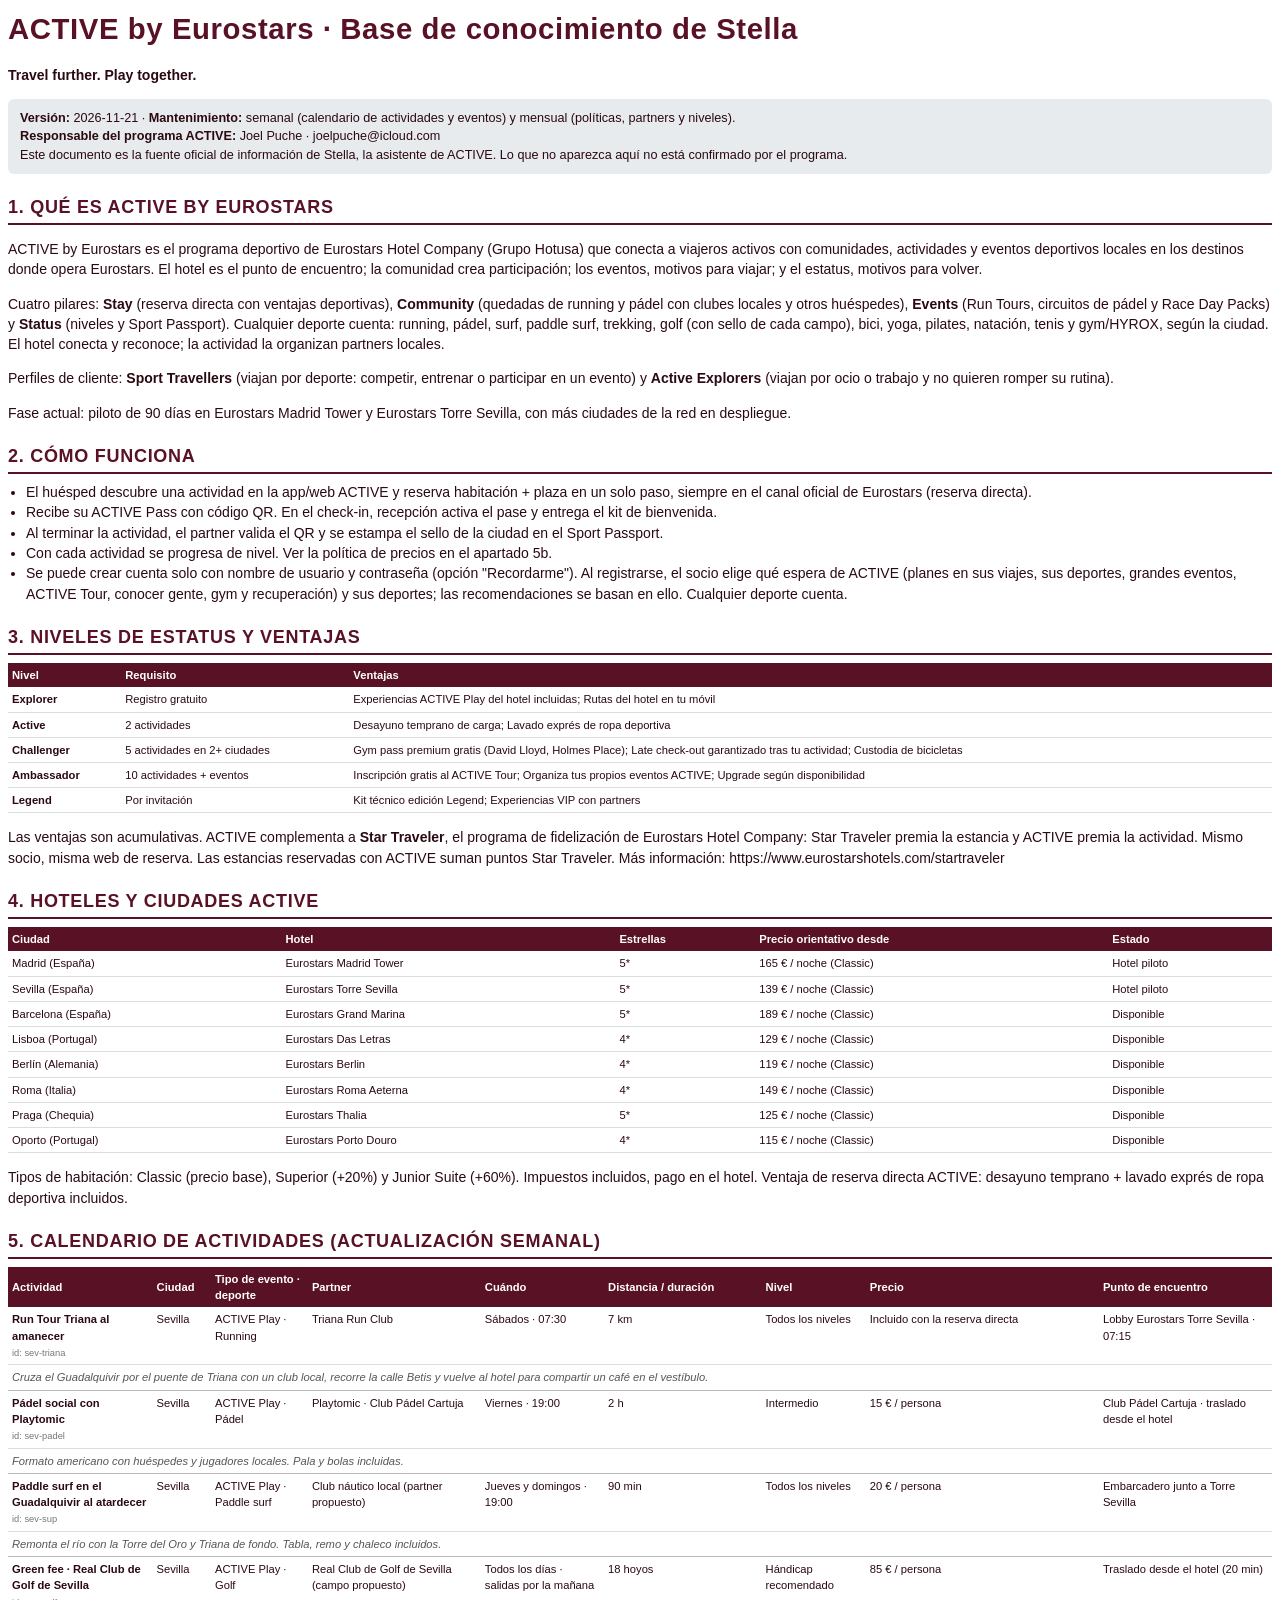
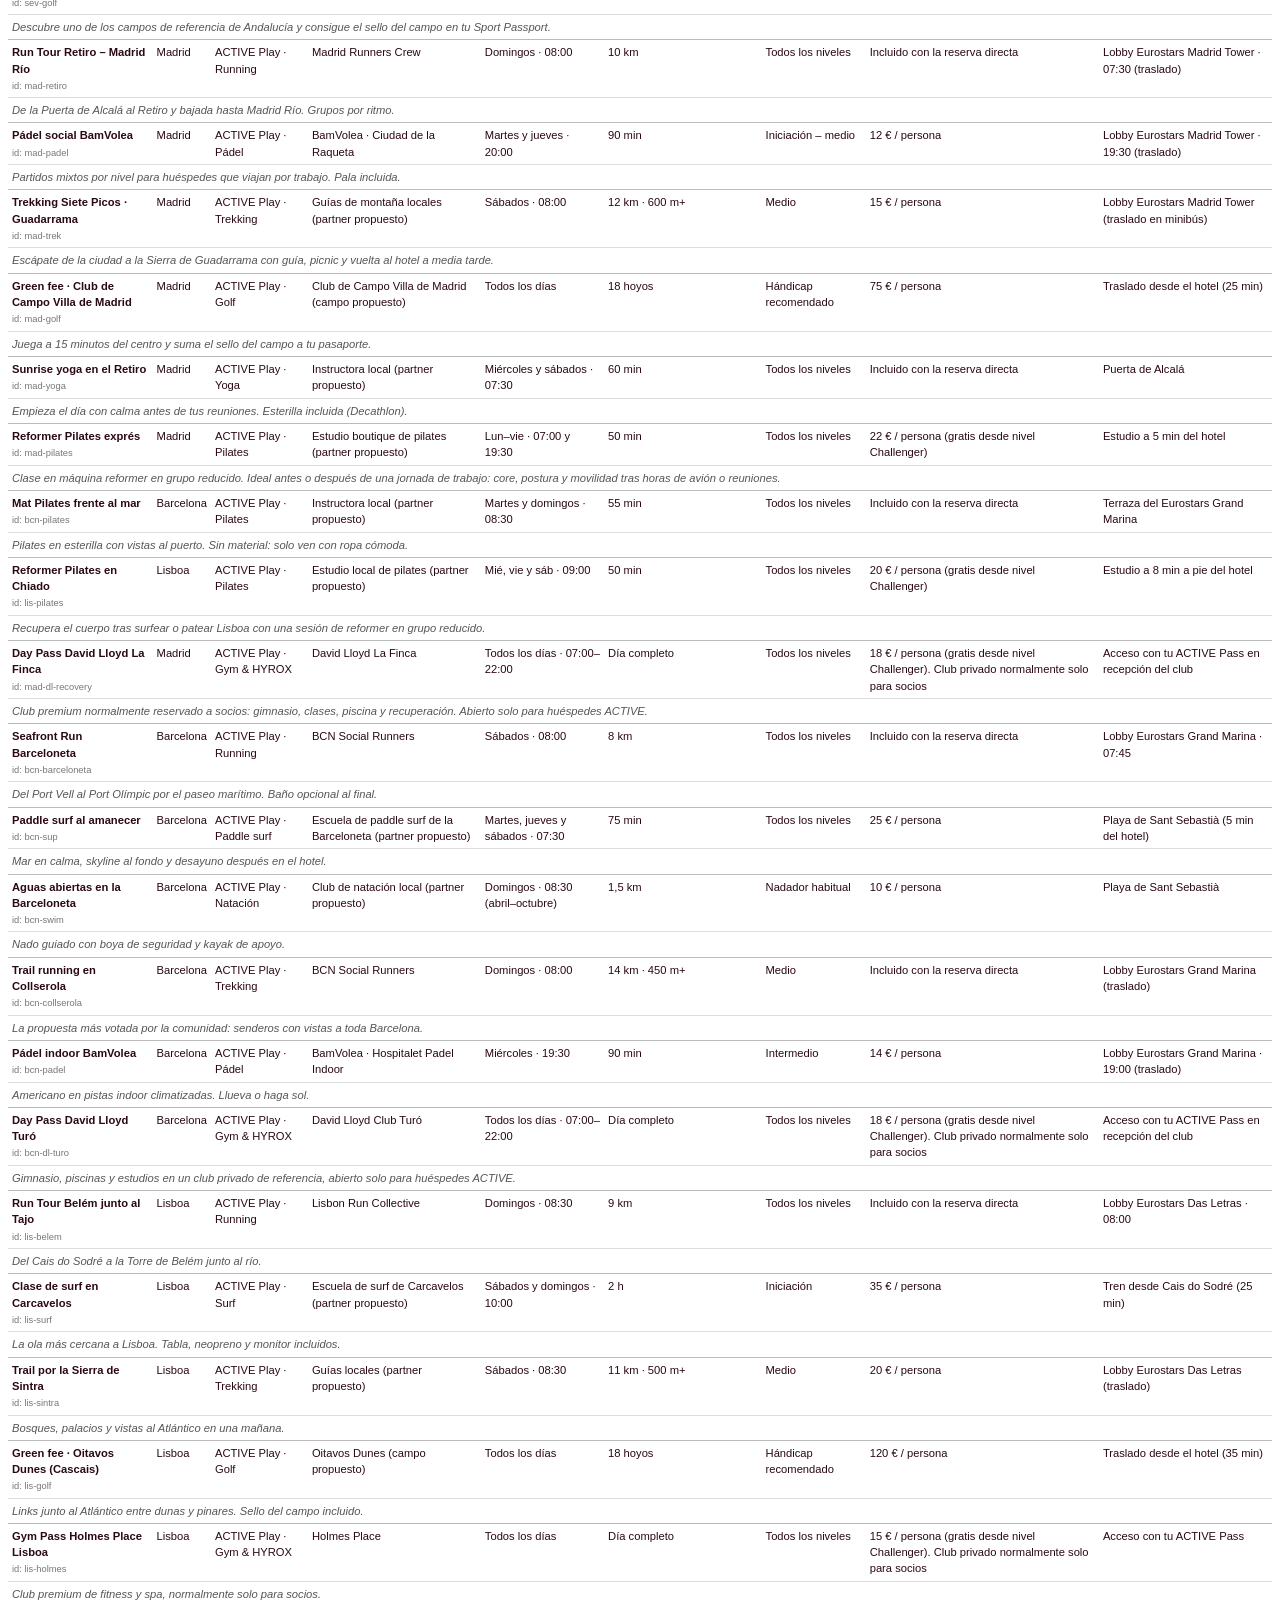
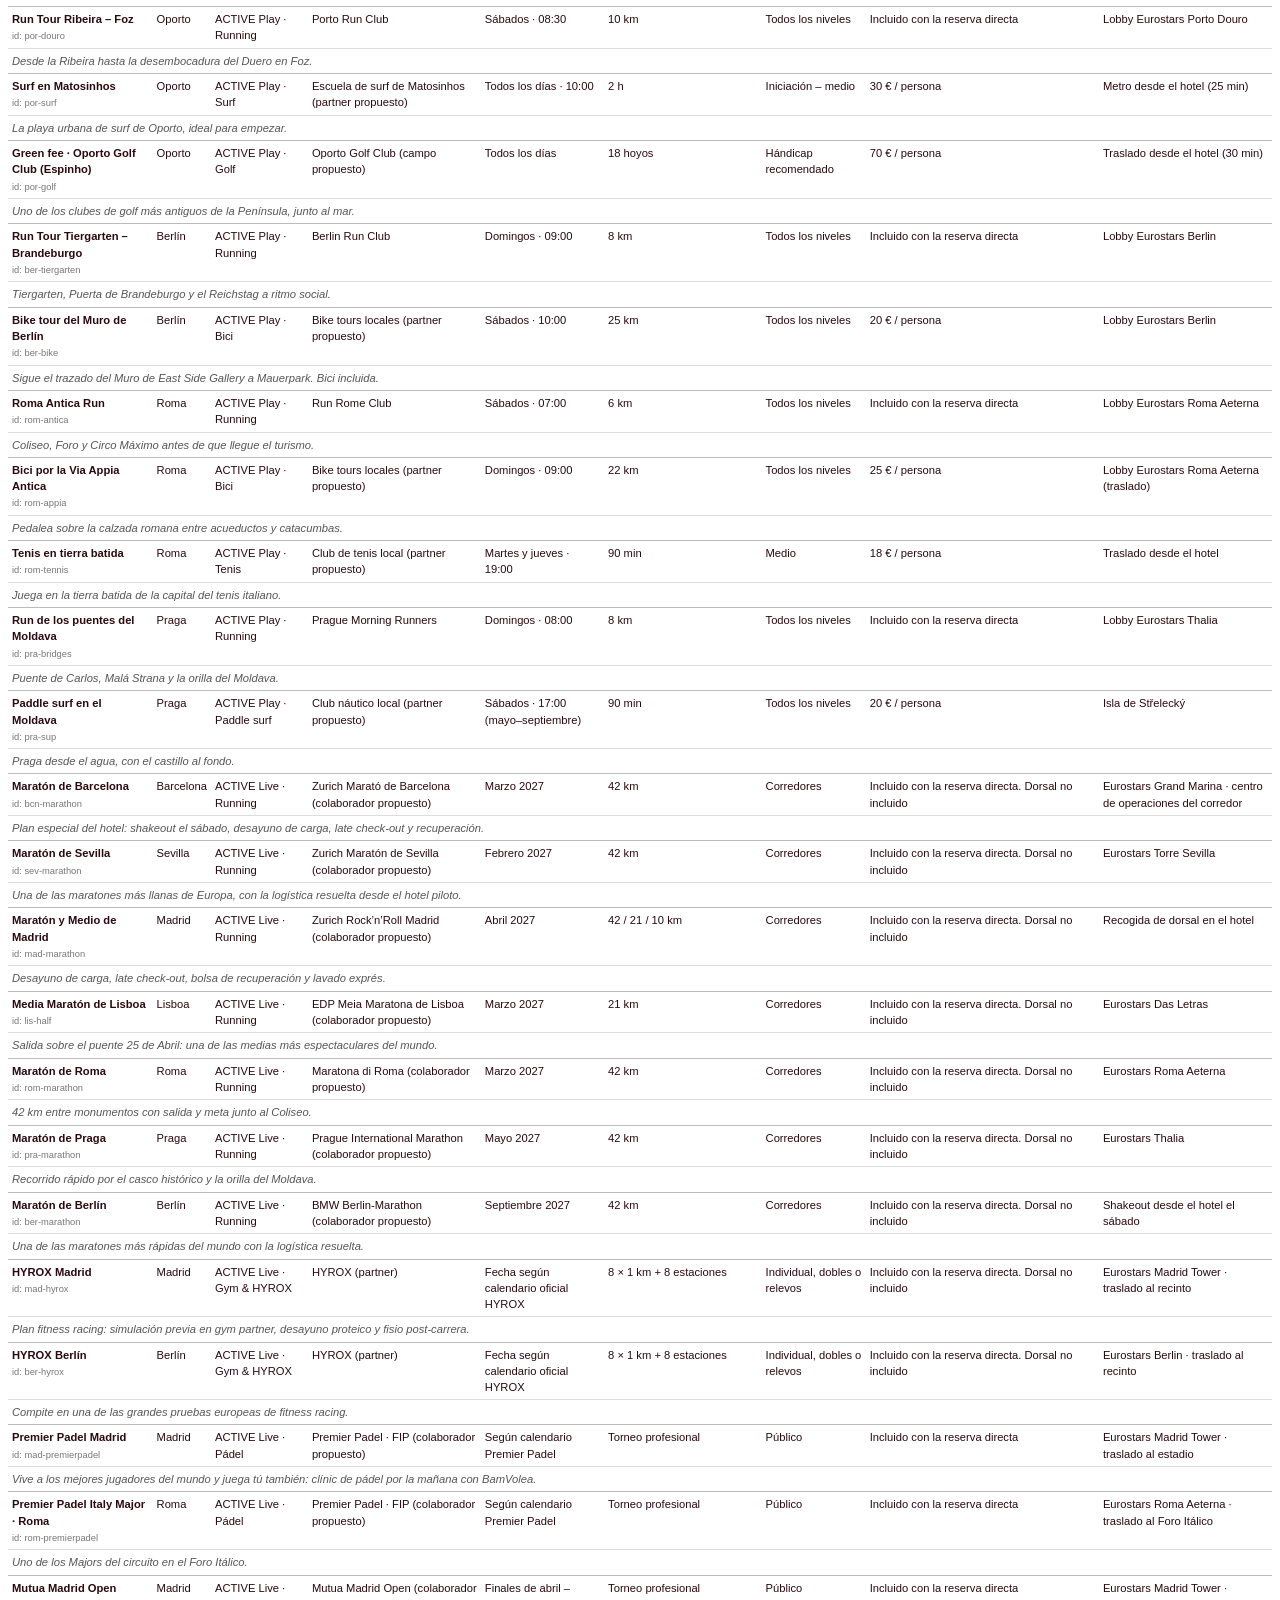
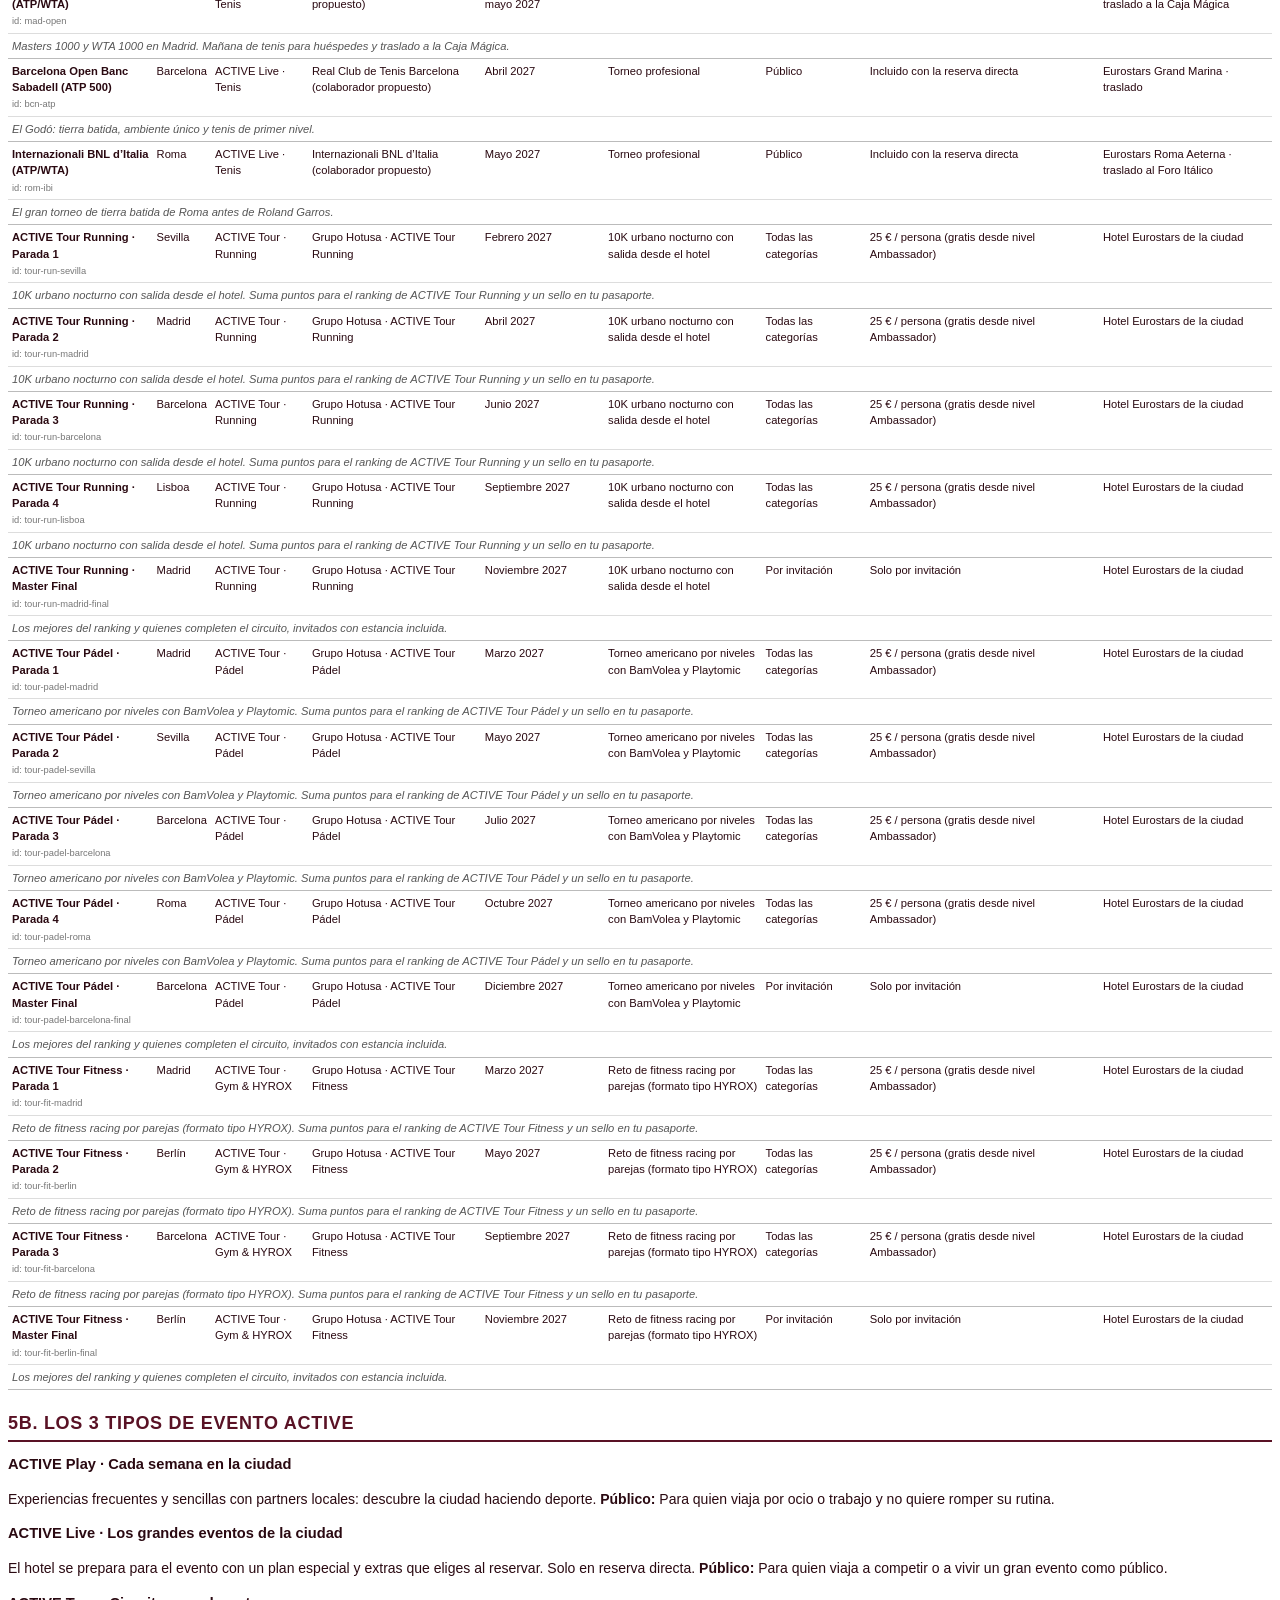
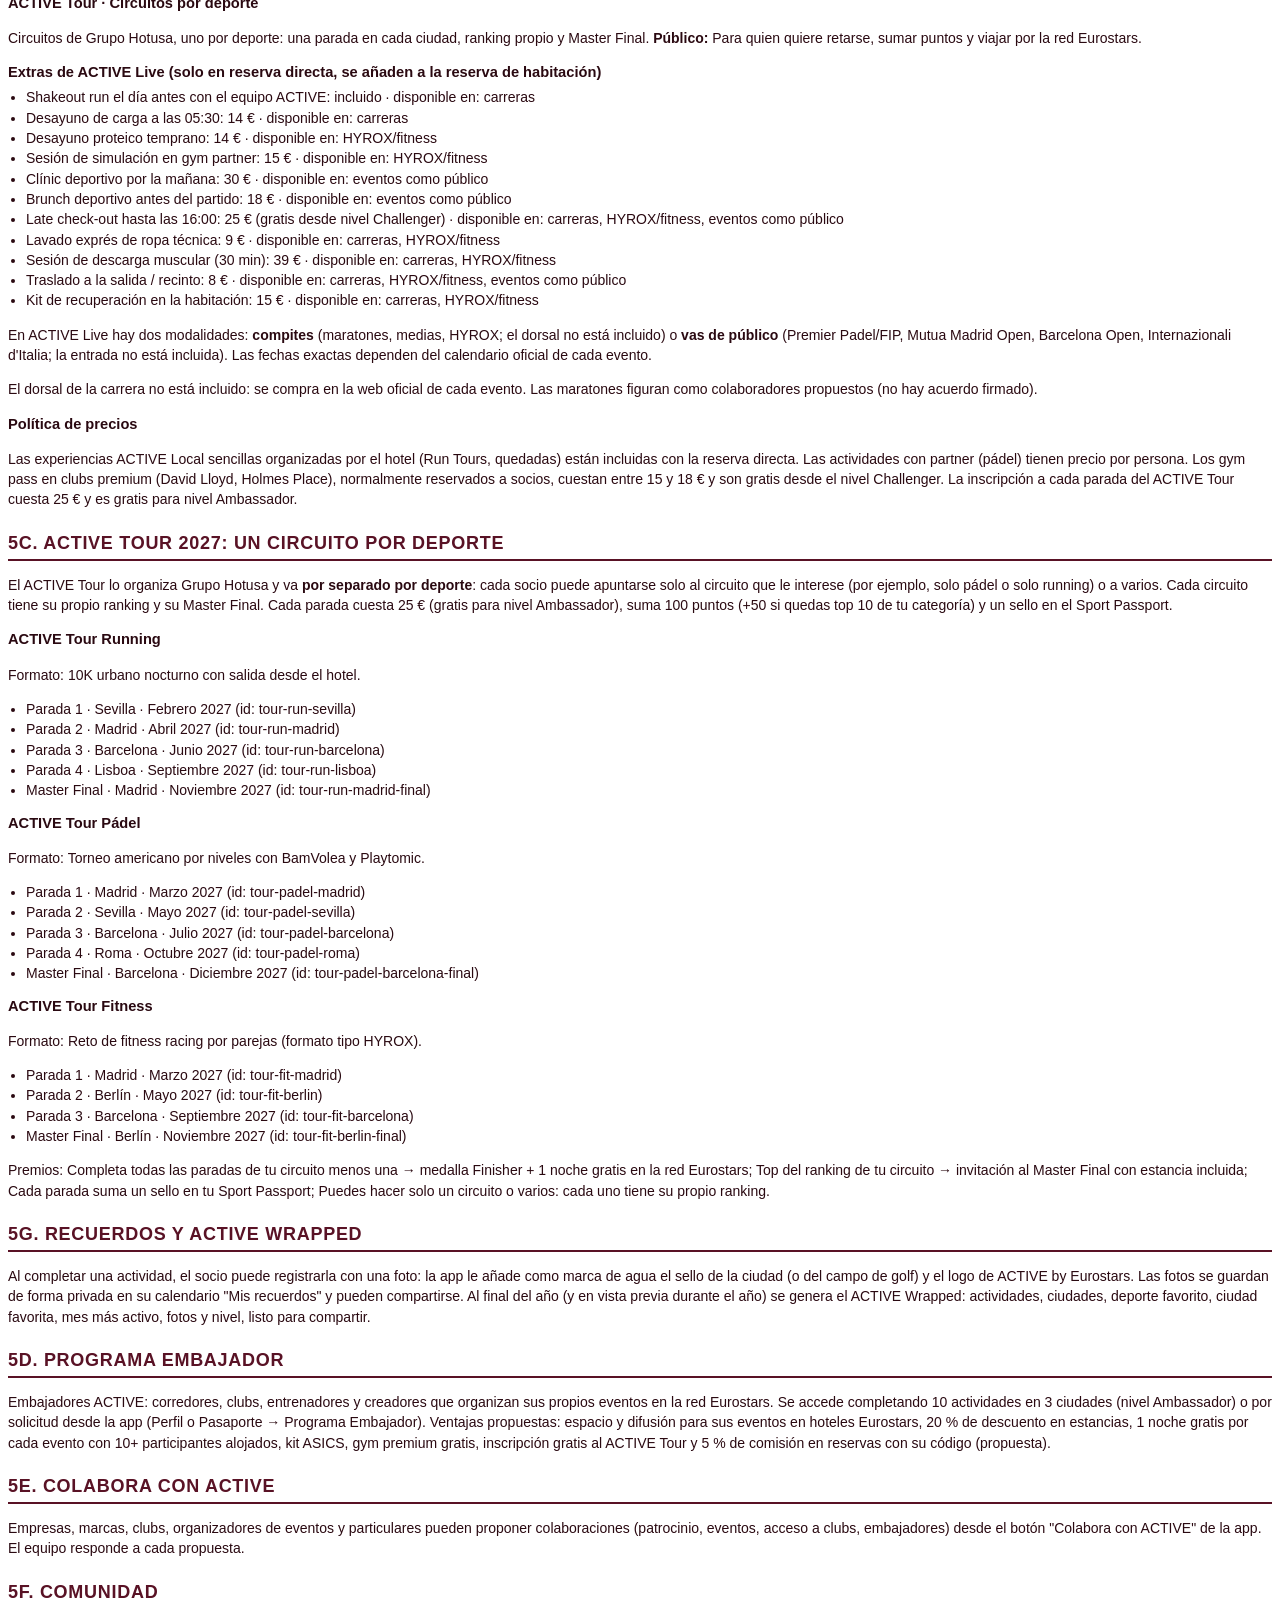
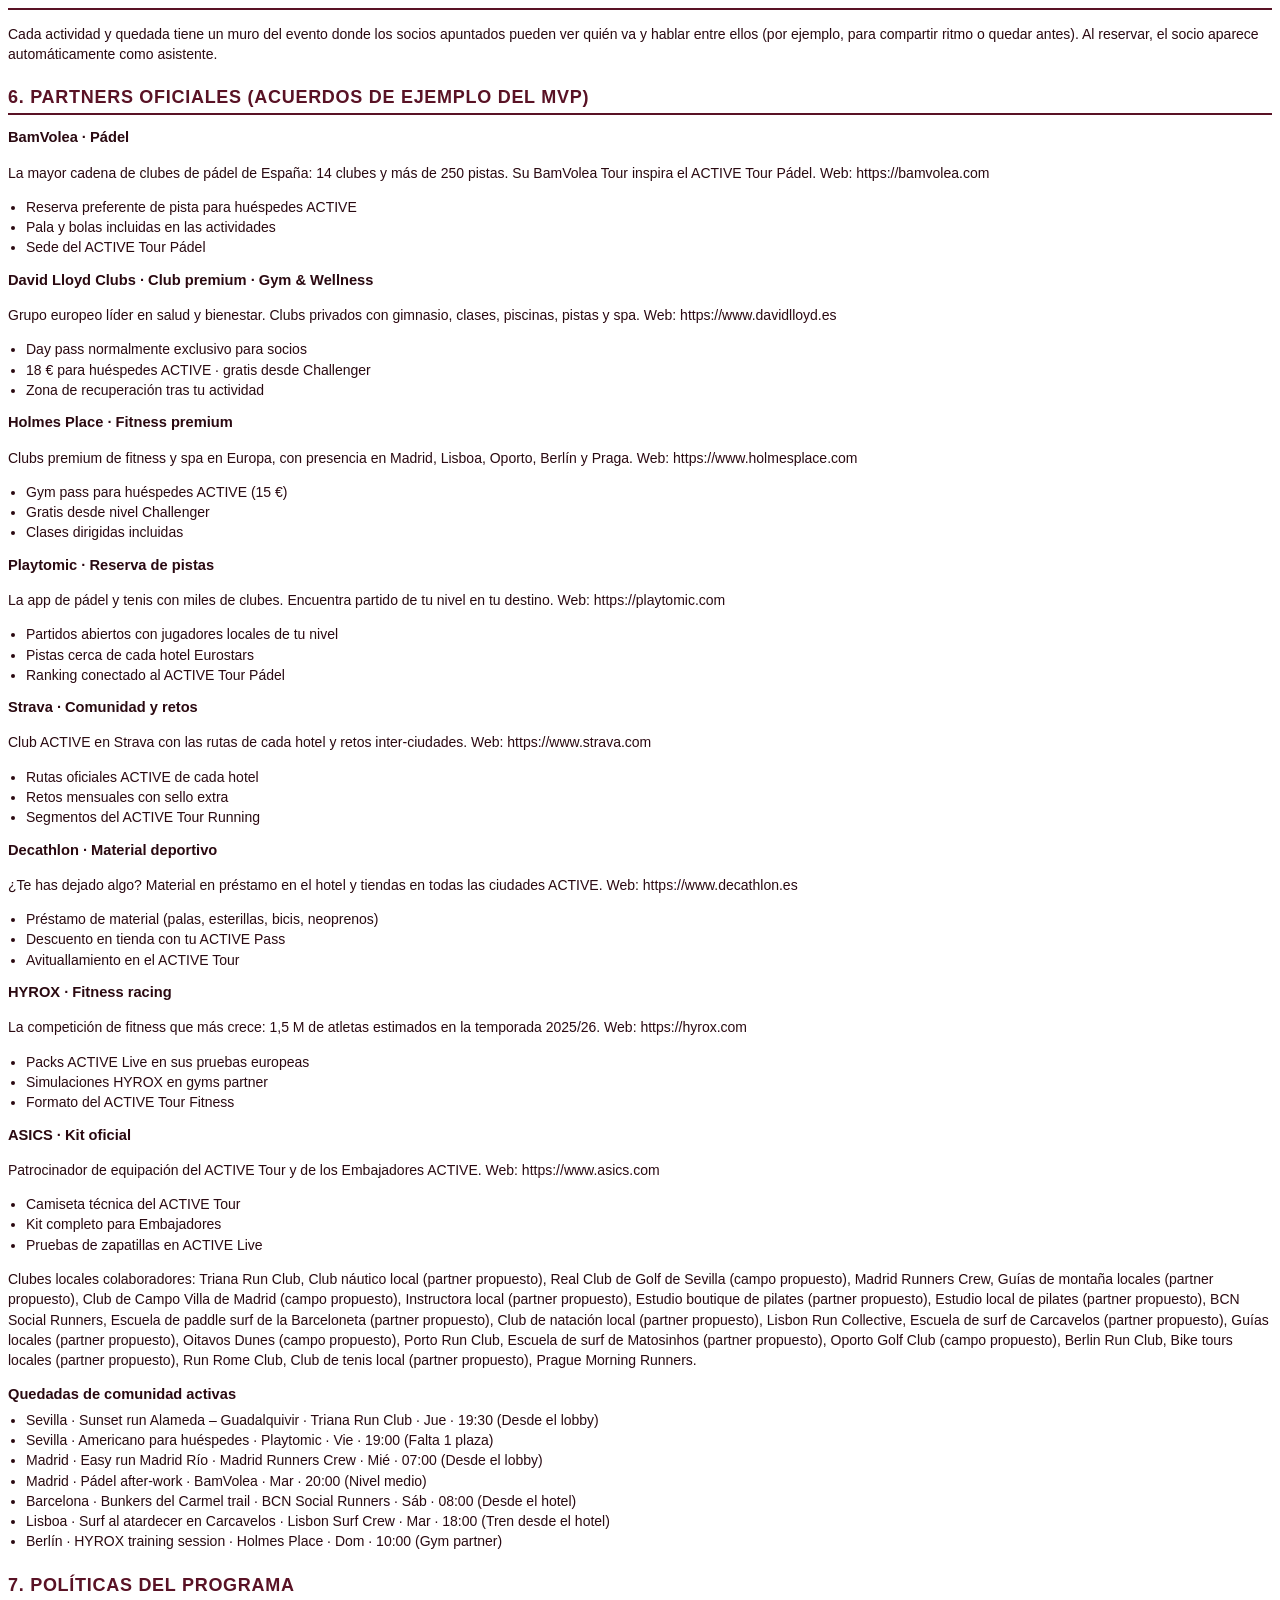
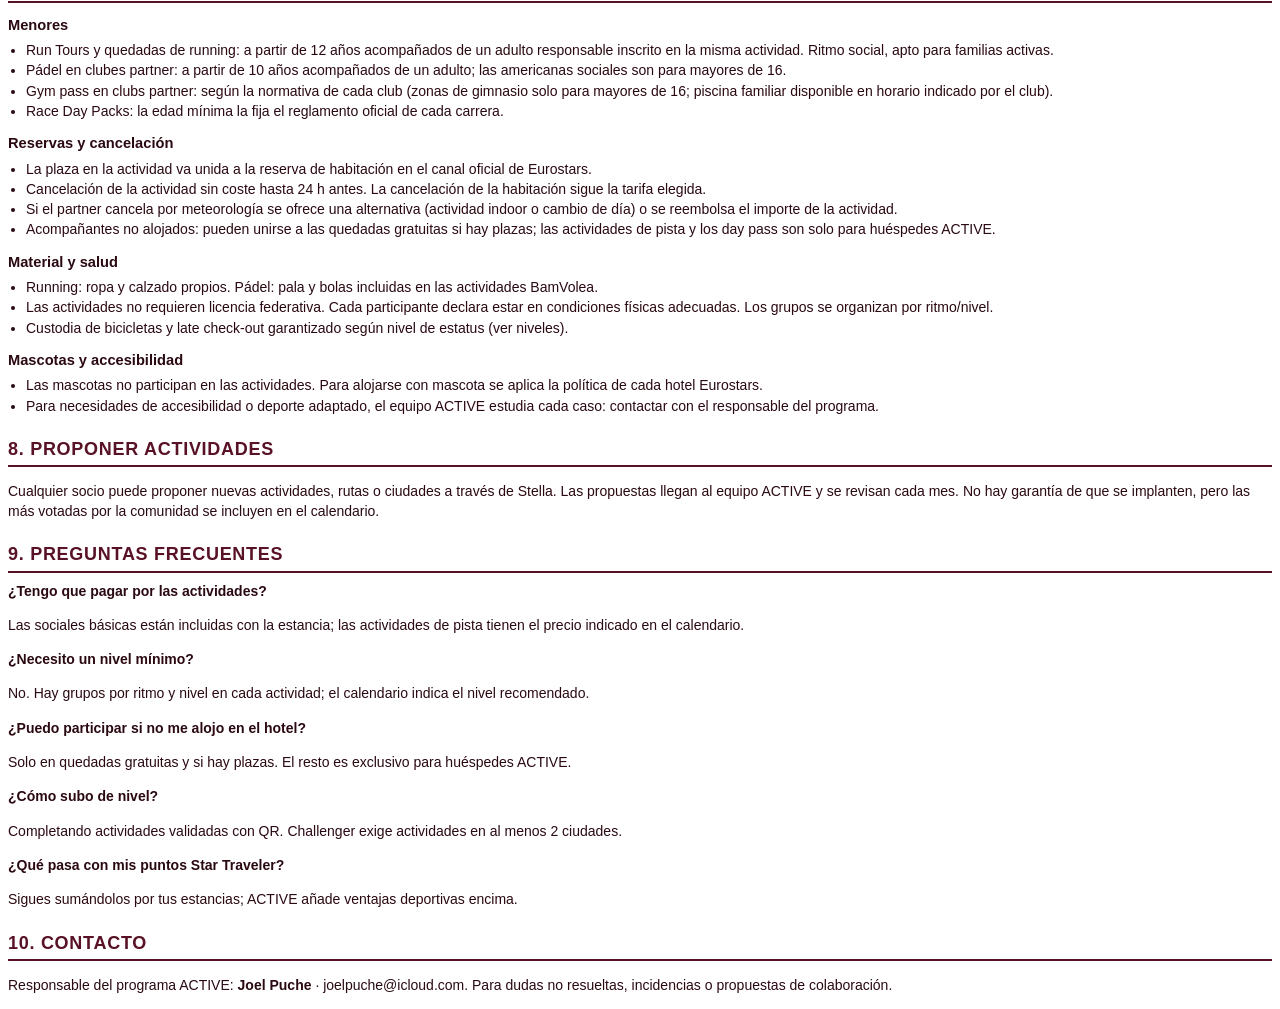
==== commit ba5f6958: "Añade pilates (Madrid, Barcelona y Lisboa) y actualiza la base de conocimiento de Stella Co-Authored" ====
--- a/stella/base-conocimiento-stella.html
+++ b/stella/base-conocimiento-stella.html
@@ -17,14 +17,14 @@
 <h1>ACTIVE by Eurostars · Base de conocimiento de Stella</h1>
 <p><b>Travel further. Play together.</b></p>
 <div class="meta">
-<b>Versión:</b> 2026-11-18 · <b>Mantenimiento:</b> semanal (calendario de actividades y eventos) y mensual (políticas, partners y niveles).<br>
+<b>Versión:</b> 2026-11-21 · <b>Mantenimiento:</b> semanal (calendario de actividades y eventos) y mensual (políticas, partners y niveles).<br>
 <b>Responsable del programa ACTIVE:</b> Joel Puche · joelpuche@icloud.com<br>
 Este documento es la fuente oficial de información de Stella, la asistente de ACTIVE. Lo que no aparezca aquí no está confirmado por el programa.
 </div>
 
 <h2>1. Qué es ACTIVE by Eurostars</h2>
 <p>ACTIVE by Eurostars es el programa deportivo de Eurostars Hotel Company (Grupo Hotusa) que conecta a viajeros activos con comunidades, actividades y eventos deportivos locales en los destinos donde opera Eurostars. El hotel es el punto de encuentro; la comunidad crea participación; los eventos, motivos para viajar; y el estatus, motivos para volver.</p>
-<p>Cuatro pilares: <b>Stay</b> (reserva directa con ventajas deportivas), <b>Community</b> (quedadas de running y pádel con clubes locales y otros huéspedes), <b>Events</b> (Run Tours, circuitos de pádel y Race Day Packs) y <b>Status</b> (niveles y Sport Passport). Cualquier deporte cuenta: running, pádel, surf, paddle surf, trekking, golf (con sello de cada campo), bici, yoga, natación, tenis y gym/HYROX, según la ciudad. El hotel conecta y reconoce; la actividad la organizan partners locales.</p>
+<p>Cuatro pilares: <b>Stay</b> (reserva directa con ventajas deportivas), <b>Community</b> (quedadas de running y pádel con clubes locales y otros huéspedes), <b>Events</b> (Run Tours, circuitos de pádel y Race Day Packs) y <b>Status</b> (niveles y Sport Passport). Cualquier deporte cuenta: running, pádel, surf, paddle surf, trekking, golf (con sello de cada campo), bici, yoga, pilates, natación, tenis y gym/HYROX, según la ciudad. El hotel conecta y reconoce; la actividad la organizan partners locales.</p>
 <p>Perfiles de cliente: <b>Sport Travellers</b> (viajan por deporte: competir, entrenar o participar en un evento) y <b>Active Explorers</b> (viajan por ocio o trabajo y no quieren romper su rutina).</p>
 <p>Fase actual: piloto de 90 días en Eurostars Madrid Tower y Eurostars Torre Sevilla, con más ciudades de la red en despliegue.</p>
 
@@ -50,7 +50,7 @@
 <p>Tipos de habitación: Classic (precio base), Superior (+20%) y Junior Suite (+60%). Impuestos incluidos, pago en el hotel. Ventaja de reserva directa ACTIVE: desayuno temprano + lavado exprés de ropa deportiva incluidos.</p>
 
 <h2>5. Calendario de actividades (actualización semanal)</h2>
-<table><tr><th>Actividad</th><th>Ciudad</th><th>Tipo de evento · deporte</th><th>Partner</th><th>Cuándo</th><th>Distancia / duración</th><th>Nivel</th><th>Precio</th><th>Punto de encuentro</th></tr><tr><td><b>Run Tour Triana al amanecer</b><br><small>id: sev-triana</small></td><td>Sevilla</td><td>ACTIVE Play · Running</td><td>Triana Run Club</td><td>Sábados · 07:30</td><td>7 km</td><td>Todos los niveles</td><td>Incluido con la reserva directa</td><td>Lobby Eurostars Torre Sevilla · 07:15</td></tr><tr class="d"><td colspan="9">Cruza el Guadalquivir por el puente de Triana con un club local, recorre la calle Betis y vuelve al hotel para compartir un café en el vestíbulo.</td></tr><tr><td><b>Pádel social con Playtomic</b><br><small>id: sev-padel</small></td><td>Sevilla</td><td>ACTIVE Play · Pádel</td><td>Playtomic · Club Pádel Cartuja</td><td>Viernes · 19:00</td><td>2 h</td><td>Intermedio</td><td>15 € / persona</td><td>Club Pádel Cartuja · traslado desde el hotel</td></tr><tr class="d"><td colspan="9">Formato americano con huéspedes y jugadores locales. Pala y bolas incluidas.</td></tr><tr><td><b>Paddle surf en el Guadalquivir al atardecer</b><br><small>id: sev-sup</small></td><td>Sevilla</td><td>ACTIVE Play · Paddle surf</td><td>Club náutico local (partner propuesto)</td><td>Jueves y domingos · 19:00</td><td>90 min</td><td>Todos los niveles</td><td>20 € / persona</td><td>Embarcadero junto a Torre Sevilla</td></tr><tr class="d"><td colspan="9">Remonta el río con la Torre del Oro y Triana de fondo. Tabla, remo y chaleco incluidos.</td></tr><tr><td><b>Green fee · Real Club de Golf de Sevilla</b><br><small>id: sev-golf</small></td><td>Sevilla</td><td>ACTIVE Play · Golf</td><td>Real Club de Golf de Sevilla (campo propuesto)</td><td>Todos los días · salidas por la mañana</td><td>18 hoyos</td><td>Hándicap recomendado</td><td>85 € / persona</td><td>Traslado desde el hotel (20 min)</td></tr><tr class="d"><td colspan="9">Descubre uno de los campos de referencia de Andalucía y consigue el sello del campo en tu Sport Passport.</td></tr><tr><td><b>Run Tour Retiro – Madrid Río</b><br><small>id: mad-retiro</small></td><td>Madrid</td><td>ACTIVE Play · Running</td><td>Madrid Runners Crew</td><td>Domingos · 08:00</td><td>10 km</td><td>Todos los niveles</td><td>Incluido con la reserva directa</td><td>Lobby Eurostars Madrid Tower · 07:30 (traslado)</td></tr><tr class="d"><td colspan="9">De la Puerta de Alcalá al Retiro y bajada hasta Madrid Río. Grupos por ritmo.</td></tr><tr><td><b>Pádel social BamVolea</b><br><small>id: mad-padel</small></td><td>Madrid</td><td>ACTIVE Play · Pádel</td><td>BamVolea · Ciudad de la Raqueta</td><td>Martes y jueves · 20:00</td><td>90 min</td><td>Iniciación – medio</td><td>12 € / persona</td><td>Lobby Eurostars Madrid Tower · 19:30 (traslado)</td></tr><tr class="d"><td colspan="9">Partidos mixtos por nivel para huéspedes que viajan por trabajo. Pala incluida.</td></tr><tr><td><b>Trekking Siete Picos · Guadarrama</b><br><small>id: mad-trek</small></td><td>Madrid</td><td>ACTIVE Play · Trekking</td><td>Guías de montaña locales (partner propuesto)</td><td>Sábados · 08:00</td><td>12 km · 600 m+</td><td>Medio</td><td>15 € / persona</td><td>Lobby Eurostars Madrid Tower (traslado en minibús)</td></tr><tr class="d"><td colspan="9">Escápate de la ciudad a la Sierra de Guadarrama con guía, picnic y vuelta al hotel a media tarde.</td></tr><tr><td><b>Green fee · Club de Campo Villa de Madrid</b><br><small>id: mad-golf</small></td><td>Madrid</td><td>ACTIVE Play · Golf</td><td>Club de Campo Villa de Madrid (campo propuesto)</td><td>Todos los días</td><td>18 hoyos</td><td>Hándicap recomendado</td><td>75 € / persona</td><td>Traslado desde el hotel (25 min)</td></tr><tr class="d"><td colspan="9">Juega a 15 minutos del centro y suma el sello del campo a tu pasaporte.</td></tr><tr><td><b>Sunrise yoga en el Retiro</b><br><small>id: mad-yoga</small></td><td>Madrid</td><td>ACTIVE Play · Yoga</td><td>Instructora local (partner propuesto)</td><td>Miércoles y sábados · 07:30</td><td>60 min</td><td>Todos los niveles</td><td>Incluido con la reserva directa</td><td>Puerta de Alcalá</td></tr><tr class="d"><td colspan="9">Empieza el día con calma antes de tus reuniones. Esterilla incluida (Decathlon).</td></tr><tr><td><b>Day Pass David Lloyd La Finca</b><br><small>id: mad-dl-recovery</small></td><td>Madrid</td><td>ACTIVE Play · Gym & HYROX</td><td>David Lloyd La Finca</td><td>Todos los días · 07:00–22:00</td><td>Día completo</td><td>Todos los niveles</td><td>18 € / persona (gratis desde nivel Challenger). Club privado normalmente solo para socios</td><td>Acceso con tu ACTIVE Pass en recepción del club</td></tr><tr class="d"><td colspan="9">Club premium normalmente reservado a socios: gimnasio, clases, piscina y recuperación. Abierto solo para huéspedes ACTIVE.</td></tr><tr><td><b>Seafront Run Barceloneta</b><br><small>id: bcn-barceloneta</small></td><td>Barcelona</td><td>ACTIVE Play · Running</td><td>BCN Social Runners</td><td>Sábados · 08:00</td><td>8 km</td><td>Todos los niveles</td><td>Incluido con la reserva directa</td><td>Lobby Eurostars Grand Marina · 07:45</td></tr><tr class="d"><td colspan="9">Del Port Vell al Port Olímpic por el paseo marítimo. Baño opcional al final.</td></tr><tr><td><b>Paddle surf al amanecer</b><br><small>id: bcn-sup</small></td><td>Barcelona</td><td>ACTIVE Play · Paddle surf</td><td>Escuela de paddle surf de la Barceloneta (partner propuesto)</td><td>Martes, jueves y sábados · 07:30</td><td>75 min</td><td>Todos los niveles</td><td>25 € / persona</td><td>Playa de Sant Sebastià (5 min del hotel)</td></tr><tr class="d"><td colspan="9">Mar en calma, skyline al fondo y desayuno después en el hotel.</td></tr><tr><td><b>Aguas abiertas en la Barceloneta</b><br><small>id: bcn-swim</small></td><td>Barcelona</td><td>ACTIVE Play · Natación</td><td>Club de natación local (partner propuesto)</td><td>Domingos · 08:30 (abril–octubre)</td><td>1,5 km</td><td>Nadador habitual</td><td>10 € / persona</td><td>Playa de Sant Sebastià</td></tr><tr class="d"><td colspan="9">Nado guiado con boya de seguridad y kayak de apoyo.</td></tr><tr><td><b>Trail running en Collserola</b><br><small>id: bcn-collserola</small></td><td>Barcelona</td><td>ACTIVE Play · Trekking</td><td>BCN Social Runners</td><td>Domingos · 08:00</td><td>14 km · 450 m+</td><td>Medio</td><td>Incluido con la reserva directa</td><td>Lobby Eurostars Grand Marina (traslado)</td></tr><tr class="d"><td colspan="9">La propuesta más votada por la comunidad: senderos con vistas a toda Barcelona.</td></tr><tr><td><b>Pádel indoor BamVolea</b><br><small>id: bcn-padel</small></td><td>Barcelona</td><td>ACTIVE Play · Pádel</td><td>BamVolea · Hospitalet Padel Indoor</td><td>Miércoles · 19:30</td><td>90 min</td><td>Intermedio</td><td>14 € / persona</td><td>Lobby Eurostars Grand Marina · 19:00 (traslado)</td></tr><tr class="d"><td colspan="9">Americano en pistas indoor climatizadas. Llueva o haga sol.</td></tr><tr><td><b>Day Pass David Lloyd Turó</b><br><small>id: bcn-dl-turo</small></td><td>Barcelona</td><td>ACTIVE Play · Gym & HYROX</td><td>David Lloyd Club Turó</td><td>Todos los días · 07:00–22:00</td><td>Día completo</td><td>Todos los niveles</td><td>18 € / persona (gratis desde nivel Challenger). Club privado normalmente solo para socios</td><td>Acceso con tu ACTIVE Pass en recepción del club</td></tr><tr class="d"><td colspan="9">Gimnasio, piscinas y estudios en un club privado de referencia, abierto solo para huéspedes ACTIVE.</td></tr><tr><td><b>Run Tour Belém junto al Tajo</b><br><small>id: lis-belem</small></td><td>Lisboa</td><td>ACTIVE Play · Running</td><td>Lisbon Run Collective</td><td>Domingos · 08:30</td><td>9 km</td><td>Todos los niveles</td><td>Incluido con la reserva directa</td><td>Lobby Eurostars Das Letras · 08:00</td></tr><tr class="d"><td colspan="9">Del Cais do Sodré a la Torre de Belém junto al río.</td></tr><tr><td><b>Clase de surf en Carcavelos</b><br><small>id: lis-surf</small></td><td>Lisboa</td><td>ACTIVE Play · Surf</td><td>Escuela de surf de Carcavelos (partner propuesto)</td><td>Sábados y domingos · 10:00</td><td>2 h</td><td>Iniciación</td><td>35 € / persona</td><td>Tren desde Cais do Sodré (25 min)</td></tr><tr class="d"><td colspan="9">La ola más cercana a Lisboa. Tabla, neopreno y monitor incluidos.</td></tr><tr><td><b>Trail por la Sierra de Sintra</b><br><small>id: lis-sintra</small></td><td>Lisboa</td><td>ACTIVE Play · Trekking</td><td>Guías locales (partner propuesto)</td><td>Sábados · 08:30</td><td>11 km · 500 m+</td><td>Medio</td><td>20 € / persona</td><td>Lobby Eurostars Das Letras (traslado)</td></tr><tr class="d"><td colspan="9">Bosques, palacios y vistas al Atlántico en una mañana.</td></tr><tr><td><b>Green fee · Oitavos Dunes (Cascais)</b><br><small>id: lis-golf</small></td><td>Lisboa</td><td>ACTIVE Play · Golf</td><td>Oitavos Dunes (campo propuesto)</td><td>Todos los días</td><td>18 hoyos</td><td>Hándicap recomendado</td><td>120 € / persona</td><td>Traslado desde el hotel (35 min)</td></tr><tr class="d"><td colspan="9">Links junto al Atlántico entre dunas y pinares. Sello del campo incluido.</td></tr><tr><td><b>Gym Pass Holmes Place Lisboa</b><br><small>id: lis-holmes</small></td><td>Lisboa</td><td>ACTIVE Play · Gym & HYROX</td><td>Holmes Place</td><td>Todos los días</td><td>Día completo</td><td>Todos los niveles</td><td>15 € / persona (gratis desde nivel Challenger). Club privado normalmente solo para socios</td><td>Acceso con tu ACTIVE Pass</td></tr><tr class="d"><td colspan="9">Club premium de fitness y spa, normalmente solo para socios.</td></tr><tr><td><b>Run Tour Ribeira – Foz</b><br><small>id: por-douro</small></td><td>Oporto</td><td>ACTIVE Play · Running</td><td>Porto Run Club</td><td>Sábados · 08:30</td><td>10 km</td><td>Todos los niveles</td><td>Incluido con la reserva directa</td><td>Lobby Eurostars Porto Douro</td></tr><tr class="d"><td colspan="9">Desde la Ribeira hasta la desembocadura del Duero en Foz.</td></tr><tr><td><b>Surf en Matosinhos</b><br><small>id: por-surf</small></td><td>Oporto</td><td>ACTIVE Play · Surf</td><td>Escuela de surf de Matosinhos (partner propuesto)</td><td>Todos los días · 10:00</td><td>2 h</td><td>Iniciación – medio</td><td>30 € / persona</td><td>Metro desde el hotel (25 min)</td></tr><tr class="d"><td colspan="9">La playa urbana de surf de Oporto, ideal para empezar.</td></tr><tr><td><b>Green fee · Oporto Golf Club (Espinho)</b><br><small>id: por-golf</small></td><td>Oporto</td><td>ACTIVE Play · Golf</td><td>Oporto Golf Club (campo propuesto)</td><td>Todos los días</td><td>18 hoyos</td><td>Hándicap recomendado</td><td>70 € / persona</td><td>Traslado desde el hotel (30 min)</td></tr><tr class="d"><td colspan="9">Uno de los clubes de golf más antiguos de la Península, junto al mar.</td></tr><tr><td><b>Run Tour Tiergarten – Brandeburgo</b><br><small>id: ber-tiergarten</small></td><td>Berlín</td><td>ACTIVE Play · Running</td><td>Berlin Run Club</td><td>Domingos · 09:00</td><td>8 km</td><td>Todos los niveles</td><td>Incluido con la reserva directa</td><td>Lobby Eurostars Berlin</td></tr><tr class="d"><td colspan="9">Tiergarten, Puerta de Brandeburgo y el Reichstag a ritmo social.</td></tr><tr><td><b>Bike tour del Muro de Berlín</b><br><small>id: ber-bike</small></td><td>Berlín</td><td>ACTIVE Play · Bici</td><td>Bike tours locales (partner propuesto)</td><td>Sábados · 10:00</td><td>25 km</td><td>Todos los niveles</td><td>20 € / persona</td><td>Lobby Eurostars Berlin</td></tr><tr class="d"><td colspan="9">Sigue el trazado del Muro de East Side Gallery a Mauerpark. Bici incluida.</td></tr><tr><td><b>Roma Antica Run</b><br><small>id: rom-antica</small></td><td>Roma</td><td>ACTIVE Play · Running</td><td>Run Rome Club</td><td>Sábados · 07:00</td><td>6 km</td><td>Todos los niveles</td><td>Incluido con la reserva directa</td><td>Lobby Eurostars Roma Aeterna</td></tr><tr class="d"><td colspan="9">Coliseo, Foro y Circo Máximo antes de que llegue el turismo.</td></tr><tr><td><b>Bici por la Via Appia Antica</b><br><small>id: rom-appia</small></td><td>Roma</td><td>ACTIVE Play · Bici</td><td>Bike tours locales (partner propuesto)</td><td>Domingos · 09:00</td><td>22 km</td><td>Todos los niveles</td><td>25 € / persona</td><td>Lobby Eurostars Roma Aeterna (traslado)</td></tr><tr class="d"><td colspan="9">Pedalea sobre la calzada romana entre acueductos y catacumbas.</td></tr><tr><td><b>Tenis en tierra batida</b><br><small>id: rom-tennis</small></td><td>Roma</td><td>ACTIVE Play · Tenis</td><td>Club de tenis local (partner propuesto)</td><td>Martes y jueves · 19:00</td><td>90 min</td><td>Medio</td><td>18 € / persona</td><td>Traslado desde el hotel</td></tr><tr class="d"><td colspan="9">Juega en la tierra batida de la capital del tenis italiano.</td></tr><tr><td><b>Run de los puentes del Moldava</b><br><small>id: pra-bridges</small></td><td>Praga</td><td>ACTIVE Play · Running</td><td>Prague Morning Runners</td><td>Domingos · 08:00</td><td>8 km</td><td>Todos los niveles</td><td>Incluido con la reserva directa</td><td>Lobby Eurostars Thalia</td></tr><tr class="d"><td colspan="9">Puente de Carlos, Malá Strana y la orilla del Moldava.</td></tr><tr><td><b>Paddle surf en el Moldava</b><br><small>id: pra-sup</small></td><td>Praga</td><td>ACTIVE Play · Paddle surf</td><td>Club náutico local (partner propuesto)</td><td>Sábados · 17:00 (mayo–septiembre)</td><td>90 min</td><td>Todos los niveles</td><td>20 € / persona</td><td>Isla de Střelecký</td></tr><tr class="d"><td colspan="9">Praga desde el agua, con el castillo al fondo.</td></tr><tr><td><b>Maratón de Barcelona</b><br><small>id: bcn-marathon</small></td><td>Barcelona</td><td>ACTIVE Live · Running</td><td>Zurich Marató de Barcelona (colaborador propuesto)</td><td>Marzo 2027</td><td>42 km</td><td>Corredores</td><td>Incluido con la reserva directa. Dorsal no incluido</td><td>Eurostars Grand Marina · centro de operaciones del corredor</td></tr><tr class="d"><td colspan="9">Plan especial del hotel: shakeout el sábado, desayuno de carga, late check-out y recuperación.</td></tr><tr><td><b>Maratón de Sevilla</b><br><small>id: sev-marathon</small></td><td>Sevilla</td><td>ACTIVE Live · Running</td><td>Zurich Maratón de Sevilla (colaborador propuesto)</td><td>Febrero 2027</td><td>42 km</td><td>Corredores</td><td>Incluido con la reserva directa. Dorsal no incluido</td><td>Eurostars Torre Sevilla</td></tr><tr class="d"><td colspan="9">Una de las maratones más llanas de Europa, con la logística resuelta desde el hotel piloto.</td></tr><tr><td><b>Maratón y Medio de Madrid</b><br><small>id: mad-marathon</small></td><td>Madrid</td><td>ACTIVE Live · Running</td><td>Zurich Rock’n’Roll Madrid (colaborador propuesto)</td><td>Abril 2027</td><td>42 / 21 / 10 km</td><td>Corredores</td><td>Incluido con la reserva directa. Dorsal no incluido</td><td>Recogida de dorsal en el hotel</td></tr><tr class="d"><td colspan="9">Desayuno de carga, late check-out, bolsa de recuperación y lavado exprés.</td></tr><tr><td><b>Media Maratón de Lisboa</b><br><small>id: lis-half</small></td><td>Lisboa</td><td>ACTIVE Live · Running</td><td>EDP Meia Maratona de Lisboa (colaborador propuesto)</td><td>Marzo 2027</td><td>21 km</td><td>Corredores</td><td>Incluido con la reserva directa. Dorsal no incluido</td><td>Eurostars Das Letras</td></tr><tr class="d"><td colspan="9">Salida sobre el puente 25 de Abril: una de las medias más espectaculares del mundo.</td></tr><tr><td><b>Maratón de Roma</b><br><small>id: rom-marathon</small></td><td>Roma</td><td>ACTIVE Live · Running</td><td>Maratona di Roma (colaborador propuesto)</td><td>Marzo 2027</td><td>42 km</td><td>Corredores</td><td>Incluido con la reserva directa. Dorsal no incluido</td><td>Eurostars Roma Aeterna</td></tr><tr class="d"><td colspan="9">42 km entre monumentos con salida y meta junto al Coliseo.</td></tr><tr><td><b>Maratón de Praga</b><br><small>id: pra-marathon</small></td><td>Praga</td><td>ACTIVE Live · Running</td><td>Prague International Marathon (colaborador propuesto)</td><td>Mayo 2027</td><td>42 km</td><td>Corredores</td><td>Incluido con la reserva directa. Dorsal no incluido</td><td>Eurostars Thalia</td></tr><tr class="d"><td colspan="9">Recorrido rápido por el casco histórico y la orilla del Moldava.</td></tr><tr><td><b>Maratón de Berlín</b><br><small>id: ber-marathon</small></td><td>Berlín</td><td>ACTIVE Live · Running</td><td>BMW Berlin-Marathon (colaborador propuesto)</td><td>Septiembre 2027</td><td>42 km</td><td>Corredores</td><td>Incluido con la reserva directa. Dorsal no incluido</td><td>Shakeout desde el hotel el sábado</td></tr><tr class="d"><td colspan="9">Una de las maratones más rápidas del mundo con la logística resuelta.</td></tr><tr><td><b>HYROX Madrid</b><br><small>id: mad-hyrox</small></td><td>Madrid</td><td>ACTIVE Live · Gym & HYROX</td><td>HYROX (partner)</td><td>Fecha según calendario oficial HYROX</td><td>8 × 1 km + 8 estaciones</td><td>Individual, dobles o relevos</td><td>Incluido con la reserva directa. Dorsal no incluido</td><td>Eurostars Madrid Tower · traslado al recinto</td></tr><tr class="d"><td colspan="9">Plan fitness racing: simulación previa en gym partner, desayuno proteico y fisio post-carrera.</td></tr><tr><td><b>HYROX Berlín</b><br><small>id: ber-hyrox</small></td><td>Berlín</td><td>ACTIVE Live · Gym & HYROX</td><td>HYROX (partner)</td><td>Fecha según calendario oficial HYROX</td><td>8 × 1 km + 8 estaciones</td><td>Individual, dobles o relevos</td><td>Incluido con la reserva directa. Dorsal no incluido</td><td>Eurostars Berlin · traslado al recinto</td></tr><tr class="d"><td colspan="9">Compite en una de las grandes pruebas europeas de fitness racing.</td></tr><tr><td><b>Premier Padel Madrid</b><br><small>id: mad-premierpadel</small></td><td>Madrid</td><td>ACTIVE Live · Pádel</td><td>Premier Padel · FIP (colaborador propuesto)</td><td>Según calendario Premier Padel</td><td>Torneo profesional</td><td>Público</td><td>Incluido con la reserva directa</td><td>Eurostars Madrid Tower · traslado al estadio</td></tr><tr class="d"><td colspan="9">Vive a los mejores jugadores del mundo y juega tú también: clínic de pádel por la mañana con BamVolea.</td></tr><tr><td><b>Premier Padel Italy Major · Roma</b><br><small>id: rom-premierpadel</small></td><td>Roma</td><td>ACTIVE Live · Pádel</td><td>Premier Padel · FIP (colaborador propuesto)</td><td>Según calendario Premier Padel</td><td>Torneo profesional</td><td>Público</td><td>Incluido con la reserva directa</td><td>Eurostars Roma Aeterna · traslado al Foro Itálico</td></tr><tr class="d"><td colspan="9">Uno de los Majors del circuito en el Foro Itálico.</td></tr><tr><td><b>Mutua Madrid Open (ATP/WTA)</b><br><small>id: mad-open</small></td><td>Madrid</td><td>ACTIVE Live · Tenis</td><td>Mutua Madrid Open (colaborador propuesto)</td><td>Finales de abril – mayo 2027</td><td>Torneo profesional</td><td>Público</td><td>Incluido con la reserva directa</td><td>Eurostars Madrid Tower · traslado a la Caja Mágica</td></tr><tr class="d"><td colspan="9">Masters 1000 y WTA 1000 en Madrid. Mañana de tenis para huéspedes y traslado a la Caja Mágica.</td></tr><tr><td><b>Barcelona Open Banc Sabadell (ATP 500)</b><br><small>id: bcn-atp</small></td><td>Barcelona</td><td>ACTIVE Live · Tenis</td><td>Real Club de Tenis Barcelona (colaborador propuesto)</td><td>Abril 2027</td><td>Torneo profesional</td><td>Público</td><td>Incluido con la reserva directa</td><td>Eurostars Grand Marina · traslado</td></tr><tr class="d"><td colspan="9">El Godó: tierra batida, ambiente único y tenis de primer nivel.</td></tr><tr><td><b>Internazionali BNL d’Italia (ATP/WTA)</b><br><small>id: rom-ibi</small></td><td>Roma</td><td>ACTIVE Live · Tenis</td><td>Internazionali BNL d’Italia (colaborador propuesto)</td><td>Mayo 2027</td><td>Torneo profesional</td><td>Público</td><td>Incluido con la reserva directa</td><td>Eurostars Roma Aeterna · traslado al Foro Itálico</td></tr><tr class="d"><td colspan="9">El gran torneo de tierra batida de Roma antes de Roland Garros.</td></tr><tr><td><b>ACTIVE Tour Running · Parada 1</b><br><small>id: tour-run-sevilla</small></td><td>Sevilla</td><td>ACTIVE Tour · Running</td><td>Grupo Hotusa · ACTIVE Tour Running</td><td>Febrero 2027</td><td>10K urbano nocturno con salida desde el hotel</td><td>Todas las categorías</td><td>25 € / persona (gratis desde nivel Ambassador)</td><td>Hotel Eurostars de la ciudad</td></tr><tr class="d"><td colspan="9">10K urbano nocturno con salida desde el hotel. Suma puntos para el ranking de ACTIVE Tour Running y un sello en tu pasaporte.</td></tr><tr><td><b>ACTIVE Tour Running · Parada 2</b><br><small>id: tour-run-madrid</small></td><td>Madrid</td><td>ACTIVE Tour · Running</td><td>Grupo Hotusa · ACTIVE Tour Running</td><td>Abril 2027</td><td>10K urbano nocturno con salida desde el hotel</td><td>Todas las categorías</td><td>25 € / persona (gratis desde nivel Ambassador)</td><td>Hotel Eurostars de la ciudad</td></tr><tr class="d"><td colspan="9">10K urbano nocturno con salida desde el hotel. Suma puntos para el ranking de ACTIVE Tour Running y un sello en tu pasaporte.</td></tr><tr><td><b>ACTIVE Tour Running · Parada 3</b><br><small>id: tour-run-barcelona</small></td><td>Barcelona</td><td>ACTIVE Tour · Running</td><td>Grupo Hotusa · ACTIVE Tour Running</td><td>Junio 2027</td><td>10K urbano nocturno con salida desde el hotel</td><td>Todas las categorías</td><td>25 € / persona (gratis desde nivel Ambassador)</td><td>Hotel Eurostars de la ciudad</td></tr><tr class="d"><td colspan="9">10K urbano nocturno con salida desde el hotel. Suma puntos para el ranking de ACTIVE Tour Running y un sello en tu pasaporte.</td></tr><tr><td><b>ACTIVE Tour Running · Parada 4</b><br><small>id: tour-run-lisboa</small></td><td>Lisboa</td><td>ACTIVE Tour · Running</td><td>Grupo Hotusa · ACTIVE Tour Running</td><td>Septiembre 2027</td><td>10K urbano nocturno con salida desde el hotel</td><td>Todas las categorías</td><td>25 € / persona (gratis desde nivel Ambassador)</td><td>Hotel Eurostars de la ciudad</td></tr><tr class="d"><td colspan="9">10K urbano nocturno con salida desde el hotel. Suma puntos para el ranking de ACTIVE Tour Running y un sello en tu pasaporte.</td></tr><tr><td><b>ACTIVE Tour Running · Master Final</b><br><small>id: tour-run-madrid-final</small></td><td>Madrid</td><td>ACTIVE Tour · Running</td><td>Grupo Hotusa · ACTIVE Tour Running</td><td>Noviembre 2027</td><td>10K urbano nocturno con salida desde el hotel</td><td>Por invitación</td><td>Solo por invitación</td><td>Hotel Eurostars de la ciudad</td></tr><tr class="d"><td colspan="9">Los mejores del ranking y quienes completen el circuito, invitados con estancia incluida.</td></tr><tr><td><b>ACTIVE Tour Pádel · Parada 1</b><br><small>id: tour-padel-madrid</small></td><td>Madrid</td><td>ACTIVE Tour · Pádel</td><td>Grupo Hotusa · ACTIVE Tour Pádel</td><td>Marzo 2027</td><td>Torneo americano por niveles con BamVolea y Playtomic</td><td>Todas las categorías</td><td>25 € / persona (gratis desde nivel Ambassador)</td><td>Hotel Eurostars de la ciudad</td></tr><tr class="d"><td colspan="9">Torneo americano por niveles con BamVolea y Playtomic. Suma puntos para el ranking de ACTIVE Tour Pádel y un sello en tu pasaporte.</td></tr><tr><td><b>ACTIVE Tour Pádel · Parada 2</b><br><small>id: tour-padel-sevilla</small></td><td>Sevilla</td><td>ACTIVE Tour · Pádel</td><td>Grupo Hotusa · ACTIVE Tour Pádel</td><td>Mayo 2027</td><td>Torneo americano por niveles con BamVolea y Playtomic</td><td>Todas las categorías</td><td>25 € / persona (gratis desde nivel Ambassador)</td><td>Hotel Eurostars de la ciudad</td></tr><tr class="d"><td colspan="9">Torneo americano por niveles con BamVolea y Playtomic. Suma puntos para el ranking de ACTIVE Tour Pádel y un sello en tu pasaporte.</td></tr><tr><td><b>ACTIVE Tour Pádel · Parada 3</b><br><small>id: tour-padel-barcelona</small></td><td>Barcelona</td><td>ACTIVE Tour · Pádel</td><td>Grupo Hotusa · ACTIVE Tour Pádel</td><td>Julio 2027</td><td>Torneo americano por niveles con BamVolea y Playtomic</td><td>Todas las categorías</td><td>25 € / persona (gratis desde nivel Ambassador)</td><td>Hotel Eurostars de la ciudad</td></tr><tr class="d"><td colspan="9">Torneo americano por niveles con BamVolea y Playtomic. Suma puntos para el ranking de ACTIVE Tour Pádel y un sello en tu pasaporte.</td></tr><tr><td><b>ACTIVE Tour Pádel · Parada 4</b><br><small>id: tour-padel-roma</small></td><td>Roma</td><td>ACTIVE Tour · Pádel</td><td>Grupo Hotusa · ACTIVE Tour Pádel</td><td>Octubre 2027</td><td>Torneo americano por niveles con BamVolea y Playtomic</td><td>Todas las categorías</td><td>25 € / persona (gratis desde nivel Ambassador)</td><td>Hotel Eurostars de la ciudad</td></tr><tr class="d"><td colspan="9">Torneo americano por niveles con BamVolea y Playtomic. Suma puntos para el ranking de ACTIVE Tour Pádel y un sello en tu pasaporte.</td></tr><tr><td><b>ACTIVE Tour Pádel · Master Final</b><br><small>id: tour-padel-barcelona-final</small></td><td>Barcelona</td><td>ACTIVE Tour · Pádel</td><td>Grupo Hotusa · ACTIVE Tour Pádel</td><td>Diciembre 2027</td><td>Torneo americano por niveles con BamVolea y Playtomic</td><td>Por invitación</td><td>Solo por invitación</td><td>Hotel Eurostars de la ciudad</td></tr><tr class="d"><td colspan="9">Los mejores del ranking y quienes completen el circuito, invitados con estancia incluida.</td></tr><tr><td><b>ACTIVE Tour Fitness · Parada 1</b><br><small>id: tour-fit-madrid</small></td><td>Madrid</td><td>ACTIVE Tour · Gym & HYROX</td><td>Grupo Hotusa · ACTIVE Tour Fitness</td><td>Marzo 2027</td><td>Reto de fitness racing por parejas (formato tipo HYROX)</td><td>Todas las categorías</td><td>25 € / persona (gratis desde nivel Ambassador)</td><td>Hotel Eurostars de la ciudad</td></tr><tr class="d"><td colspan="9">Reto de fitness racing por parejas (formato tipo HYROX). Suma puntos para el ranking de ACTIVE Tour Fitness y un sello en tu pasaporte.</td></tr><tr><td><b>ACTIVE Tour Fitness · Parada 2</b><br><small>id: tour-fit-berlin</small></td><td>Berlín</td><td>ACTIVE Tour · Gym & HYROX</td><td>Grupo Hotusa · ACTIVE Tour Fitness</td><td>Mayo 2027</td><td>Reto de fitness racing por parejas (formato tipo HYROX)</td><td>Todas las categorías</td><td>25 € / persona (gratis desde nivel Ambassador)</td><td>Hotel Eurostars de la ciudad</td></tr><tr class="d"><td colspan="9">Reto de fitness racing por parejas (formato tipo HYROX). Suma puntos para el ranking de ACTIVE Tour Fitness y un sello en tu pasaporte.</td></tr><tr><td><b>ACTIVE Tour Fitness · Parada 3</b><br><small>id: tour-fit-barcelona</small></td><td>Barcelona</td><td>ACTIVE Tour · Gym & HYROX</td><td>Grupo Hotusa · ACTIVE Tour Fitness</td><td>Septiembre 2027</td><td>Reto de fitness racing por parejas (formato tipo HYROX)</td><td>Todas las categorías</td><td>25 € / persona (gratis desde nivel Ambassador)</td><td>Hotel Eurostars de la ciudad</td></tr><tr class="d"><td colspan="9">Reto de fitness racing por parejas (formato tipo HYROX). Suma puntos para el ranking de ACTIVE Tour Fitness y un sello en tu pasaporte.</td></tr><tr><td><b>ACTIVE Tour Fitness · Master Final</b><br><small>id: tour-fit-berlin-final</small></td><td>Berlín</td><td>ACTIVE Tour · Gym & HYROX</td><td>Grupo Hotusa · ACTIVE Tour Fitness</td><td>Noviembre 2027</td><td>Reto de fitness racing por parejas (formato tipo HYROX)</td><td>Por invitación</td><td>Solo por invitación</td><td>Hotel Eurostars de la ciudad</td></tr><tr class="d"><td colspan="9">Los mejores del ranking y quienes completen el circuito, invitados con estancia incluida.</td></tr></table>
+<table><tr><th>Actividad</th><th>Ciudad</th><th>Tipo de evento · deporte</th><th>Partner</th><th>Cuándo</th><th>Distancia / duración</th><th>Nivel</th><th>Precio</th><th>Punto de encuentro</th></tr><tr><td><b>Run Tour Triana al amanecer</b><br><small>id: sev-triana</small></td><td>Sevilla</td><td>ACTIVE Play · Running</td><td>Triana Run Club</td><td>Sábados · 07:30</td><td>7 km</td><td>Todos los niveles</td><td>Incluido con la reserva directa</td><td>Lobby Eurostars Torre Sevilla · 07:15</td></tr><tr class="d"><td colspan="9">Cruza el Guadalquivir por el puente de Triana con un club local, recorre la calle Betis y vuelve al hotel para compartir un café en el vestíbulo.</td></tr><tr><td><b>Pádel social con Playtomic</b><br><small>id: sev-padel</small></td><td>Sevilla</td><td>ACTIVE Play · Pádel</td><td>Playtomic · Club Pádel Cartuja</td><td>Viernes · 19:00</td><td>2 h</td><td>Intermedio</td><td>15 € / persona</td><td>Club Pádel Cartuja · traslado desde el hotel</td></tr><tr class="d"><td colspan="9">Formato americano con huéspedes y jugadores locales. Pala y bolas incluidas.</td></tr><tr><td><b>Paddle surf en el Guadalquivir al atardecer</b><br><small>id: sev-sup</small></td><td>Sevilla</td><td>ACTIVE Play · Paddle surf</td><td>Club náutico local (partner propuesto)</td><td>Jueves y domingos · 19:00</td><td>90 min</td><td>Todos los niveles</td><td>20 € / persona</td><td>Embarcadero junto a Torre Sevilla</td></tr><tr class="d"><td colspan="9">Remonta el río con la Torre del Oro y Triana de fondo. Tabla, remo y chaleco incluidos.</td></tr><tr><td><b>Green fee · Real Club de Golf de Sevilla</b><br><small>id: sev-golf</small></td><td>Sevilla</td><td>ACTIVE Play · Golf</td><td>Real Club de Golf de Sevilla (campo propuesto)</td><td>Todos los días · salidas por la mañana</td><td>18 hoyos</td><td>Hándicap recomendado</td><td>85 € / persona</td><td>Traslado desde el hotel (20 min)</td></tr><tr class="d"><td colspan="9">Descubre uno de los campos de referencia de Andalucía y consigue el sello del campo en tu Sport Passport.</td></tr><tr><td><b>Run Tour Retiro – Madrid Río</b><br><small>id: mad-retiro</small></td><td>Madrid</td><td>ACTIVE Play · Running</td><td>Madrid Runners Crew</td><td>Domingos · 08:00</td><td>10 km</td><td>Todos los niveles</td><td>Incluido con la reserva directa</td><td>Lobby Eurostars Madrid Tower · 07:30 (traslado)</td></tr><tr class="d"><td colspan="9">De la Puerta de Alcalá al Retiro y bajada hasta Madrid Río. Grupos por ritmo.</td></tr><tr><td><b>Pádel social BamVolea</b><br><small>id: mad-padel</small></td><td>Madrid</td><td>ACTIVE Play · Pádel</td><td>BamVolea · Ciudad de la Raqueta</td><td>Martes y jueves · 20:00</td><td>90 min</td><td>Iniciación – medio</td><td>12 € / persona</td><td>Lobby Eurostars Madrid Tower · 19:30 (traslado)</td></tr><tr class="d"><td colspan="9">Partidos mixtos por nivel para huéspedes que viajan por trabajo. Pala incluida.</td></tr><tr><td><b>Trekking Siete Picos · Guadarrama</b><br><small>id: mad-trek</small></td><td>Madrid</td><td>ACTIVE Play · Trekking</td><td>Guías de montaña locales (partner propuesto)</td><td>Sábados · 08:00</td><td>12 km · 600 m+</td><td>Medio</td><td>15 € / persona</td><td>Lobby Eurostars Madrid Tower (traslado en minibús)</td></tr><tr class="d"><td colspan="9">Escápate de la ciudad a la Sierra de Guadarrama con guía, picnic y vuelta al hotel a media tarde.</td></tr><tr><td><b>Green fee · Club de Campo Villa de Madrid</b><br><small>id: mad-golf</small></td><td>Madrid</td><td>ACTIVE Play · Golf</td><td>Club de Campo Villa de Madrid (campo propuesto)</td><td>Todos los días</td><td>18 hoyos</td><td>Hándicap recomendado</td><td>75 € / persona</td><td>Traslado desde el hotel (25 min)</td></tr><tr class="d"><td colspan="9">Juega a 15 minutos del centro y suma el sello del campo a tu pasaporte.</td></tr><tr><td><b>Sunrise yoga en el Retiro</b><br><small>id: mad-yoga</small></td><td>Madrid</td><td>ACTIVE Play · Yoga</td><td>Instructora local (partner propuesto)</td><td>Miércoles y sábados · 07:30</td><td>60 min</td><td>Todos los niveles</td><td>Incluido con la reserva directa</td><td>Puerta de Alcalá</td></tr><tr class="d"><td colspan="9">Empieza el día con calma antes de tus reuniones. Esterilla incluida (Decathlon).</td></tr><tr><td><b>Reformer Pilates exprés</b><br><small>id: mad-pilates</small></td><td>Madrid</td><td>ACTIVE Play · Pilates</td><td>Estudio boutique de pilates (partner propuesto)</td><td>Lun–vie · 07:00 y 19:30</td><td>50 min</td><td>Todos los niveles</td><td>22 € / persona (gratis desde nivel Challenger)</td><td>Estudio a 5 min del hotel</td></tr><tr class="d"><td colspan="9">Clase en máquina reformer en grupo reducido. Ideal antes o después de una jornada de trabajo: core, postura y movilidad tras horas de avión o reuniones.</td></tr><tr><td><b>Mat Pilates frente al mar</b><br><small>id: bcn-pilates</small></td><td>Barcelona</td><td>ACTIVE Play · Pilates</td><td>Instructora local (partner propuesto)</td><td>Martes y domingos · 08:30</td><td>55 min</td><td>Todos los niveles</td><td>Incluido con la reserva directa</td><td>Terraza del Eurostars Grand Marina</td></tr><tr class="d"><td colspan="9">Pilates en esterilla con vistas al puerto. Sin material: solo ven con ropa cómoda.</td></tr><tr><td><b>Reformer Pilates en Chiado</b><br><small>id: lis-pilates</small></td><td>Lisboa</td><td>ACTIVE Play · Pilates</td><td>Estudio local de pilates (partner propuesto)</td><td>Mié, vie y sáb · 09:00</td><td>50 min</td><td>Todos los niveles</td><td>20 € / persona (gratis desde nivel Challenger)</td><td>Estudio a 8 min a pie del hotel</td></tr><tr class="d"><td colspan="9">Recupera el cuerpo tras surfear o patear Lisboa con una sesión de reformer en grupo reducido.</td></tr><tr><td><b>Day Pass David Lloyd La Finca</b><br><small>id: mad-dl-recovery</small></td><td>Madrid</td><td>ACTIVE Play · Gym & HYROX</td><td>David Lloyd La Finca</td><td>Todos los días · 07:00–22:00</td><td>Día completo</td><td>Todos los niveles</td><td>18 € / persona (gratis desde nivel Challenger). Club privado normalmente solo para socios</td><td>Acceso con tu ACTIVE Pass en recepción del club</td></tr><tr class="d"><td colspan="9">Club premium normalmente reservado a socios: gimnasio, clases, piscina y recuperación. Abierto solo para huéspedes ACTIVE.</td></tr><tr><td><b>Seafront Run Barceloneta</b><br><small>id: bcn-barceloneta</small></td><td>Barcelona</td><td>ACTIVE Play · Running</td><td>BCN Social Runners</td><td>Sábados · 08:00</td><td>8 km</td><td>Todos los niveles</td><td>Incluido con la reserva directa</td><td>Lobby Eurostars Grand Marina · 07:45</td></tr><tr class="d"><td colspan="9">Del Port Vell al Port Olímpic por el paseo marítimo. Baño opcional al final.</td></tr><tr><td><b>Paddle surf al amanecer</b><br><small>id: bcn-sup</small></td><td>Barcelona</td><td>ACTIVE Play · Paddle surf</td><td>Escuela de paddle surf de la Barceloneta (partner propuesto)</td><td>Martes, jueves y sábados · 07:30</td><td>75 min</td><td>Todos los niveles</td><td>25 € / persona</td><td>Playa de Sant Sebastià (5 min del hotel)</td></tr><tr class="d"><td colspan="9">Mar en calma, skyline al fondo y desayuno después en el hotel.</td></tr><tr><td><b>Aguas abiertas en la Barceloneta</b><br><small>id: bcn-swim</small></td><td>Barcelona</td><td>ACTIVE Play · Natación</td><td>Club de natación local (partner propuesto)</td><td>Domingos · 08:30 (abril–octubre)</td><td>1,5 km</td><td>Nadador habitual</td><td>10 € / persona</td><td>Playa de Sant Sebastià</td></tr><tr class="d"><td colspan="9">Nado guiado con boya de seguridad y kayak de apoyo.</td></tr><tr><td><b>Trail running en Collserola</b><br><small>id: bcn-collserola</small></td><td>Barcelona</td><td>ACTIVE Play · Trekking</td><td>BCN Social Runners</td><td>Domingos · 08:00</td><td>14 km · 450 m+</td><td>Medio</td><td>Incluido con la reserva directa</td><td>Lobby Eurostars Grand Marina (traslado)</td></tr><tr class="d"><td colspan="9">La propuesta más votada por la comunidad: senderos con vistas a toda Barcelona.</td></tr><tr><td><b>Pádel indoor BamVolea</b><br><small>id: bcn-padel</small></td><td>Barcelona</td><td>ACTIVE Play · Pádel</td><td>BamVolea · Hospitalet Padel Indoor</td><td>Miércoles · 19:30</td><td>90 min</td><td>Intermedio</td><td>14 € / persona</td><td>Lobby Eurostars Grand Marina · 19:00 (traslado)</td></tr><tr class="d"><td colspan="9">Americano en pistas indoor climatizadas. Llueva o haga sol.</td></tr><tr><td><b>Day Pass David Lloyd Turó</b><br><small>id: bcn-dl-turo</small></td><td>Barcelona</td><td>ACTIVE Play · Gym & HYROX</td><td>David Lloyd Club Turó</td><td>Todos los días · 07:00–22:00</td><td>Día completo</td><td>Todos los niveles</td><td>18 € / persona (gratis desde nivel Challenger). Club privado normalmente solo para socios</td><td>Acceso con tu ACTIVE Pass en recepción del club</td></tr><tr class="d"><td colspan="9">Gimnasio, piscinas y estudios en un club privado de referencia, abierto solo para huéspedes ACTIVE.</td></tr><tr><td><b>Run Tour Belém junto al Tajo</b><br><small>id: lis-belem</small></td><td>Lisboa</td><td>ACTIVE Play · Running</td><td>Lisbon Run Collective</td><td>Domingos · 08:30</td><td>9 km</td><td>Todos los niveles</td><td>Incluido con la reserva directa</td><td>Lobby Eurostars Das Letras · 08:00</td></tr><tr class="d"><td colspan="9">Del Cais do Sodré a la Torre de Belém junto al río.</td></tr><tr><td><b>Clase de surf en Carcavelos</b><br><small>id: lis-surf</small></td><td>Lisboa</td><td>ACTIVE Play · Surf</td><td>Escuela de surf de Carcavelos (partner propuesto)</td><td>Sábados y domingos · 10:00</td><td>2 h</td><td>Iniciación</td><td>35 € / persona</td><td>Tren desde Cais do Sodré (25 min)</td></tr><tr class="d"><td colspan="9">La ola más cercana a Lisboa. Tabla, neopreno y monitor incluidos.</td></tr><tr><td><b>Trail por la Sierra de Sintra</b><br><small>id: lis-sintra</small></td><td>Lisboa</td><td>ACTIVE Play · Trekking</td><td>Guías locales (partner propuesto)</td><td>Sábados · 08:30</td><td>11 km · 500 m+</td><td>Medio</td><td>20 € / persona</td><td>Lobby Eurostars Das Letras (traslado)</td></tr><tr class="d"><td colspan="9">Bosques, palacios y vistas al Atlántico en una mañana.</td></tr><tr><td><b>Green fee · Oitavos Dunes (Cascais)</b><br><small>id: lis-golf</small></td><td>Lisboa</td><td>ACTIVE Play · Golf</td><td>Oitavos Dunes (campo propuesto)</td><td>Todos los días</td><td>18 hoyos</td><td>Hándicap recomendado</td><td>120 € / persona</td><td>Traslado desde el hotel (35 min)</td></tr><tr class="d"><td colspan="9">Links junto al Atlántico entre dunas y pinares. Sello del campo incluido.</td></tr><tr><td><b>Gym Pass Holmes Place Lisboa</b><br><small>id: lis-holmes</small></td><td>Lisboa</td><td>ACTIVE Play · Gym & HYROX</td><td>Holmes Place</td><td>Todos los días</td><td>Día completo</td><td>Todos los niveles</td><td>15 € / persona (gratis desde nivel Challenger). Club privado normalmente solo para socios</td><td>Acceso con tu ACTIVE Pass</td></tr><tr class="d"><td colspan="9">Club premium de fitness y spa, normalmente solo para socios.</td></tr><tr><td><b>Run Tour Ribeira – Foz</b><br><small>id: por-douro</small></td><td>Oporto</td><td>ACTIVE Play · Running</td><td>Porto Run Club</td><td>Sábados · 08:30</td><td>10 km</td><td>Todos los niveles</td><td>Incluido con la reserva directa</td><td>Lobby Eurostars Porto Douro</td></tr><tr class="d"><td colspan="9">Desde la Ribeira hasta la desembocadura del Duero en Foz.</td></tr><tr><td><b>Surf en Matosinhos</b><br><small>id: por-surf</small></td><td>Oporto</td><td>ACTIVE Play · Surf</td><td>Escuela de surf de Matosinhos (partner propuesto)</td><td>Todos los días · 10:00</td><td>2 h</td><td>Iniciación – medio</td><td>30 € / persona</td><td>Metro desde el hotel (25 min)</td></tr><tr class="d"><td colspan="9">La playa urbana de surf de Oporto, ideal para empezar.</td></tr><tr><td><b>Green fee · Oporto Golf Club (Espinho)</b><br><small>id: por-golf</small></td><td>Oporto</td><td>ACTIVE Play · Golf</td><td>Oporto Golf Club (campo propuesto)</td><td>Todos los días</td><td>18 hoyos</td><td>Hándicap recomendado</td><td>70 € / persona</td><td>Traslado desde el hotel (30 min)</td></tr><tr class="d"><td colspan="9">Uno de los clubes de golf más antiguos de la Península, junto al mar.</td></tr><tr><td><b>Run Tour Tiergarten – Brandeburgo</b><br><small>id: ber-tiergarten</small></td><td>Berlín</td><td>ACTIVE Play · Running</td><td>Berlin Run Club</td><td>Domingos · 09:00</td><td>8 km</td><td>Todos los niveles</td><td>Incluido con la reserva directa</td><td>Lobby Eurostars Berlin</td></tr><tr class="d"><td colspan="9">Tiergarten, Puerta de Brandeburgo y el Reichstag a ritmo social.</td></tr><tr><td><b>Bike tour del Muro de Berlín</b><br><small>id: ber-bike</small></td><td>Berlín</td><td>ACTIVE Play · Bici</td><td>Bike tours locales (partner propuesto)</td><td>Sábados · 10:00</td><td>25 km</td><td>Todos los niveles</td><td>20 € / persona</td><td>Lobby Eurostars Berlin</td></tr><tr class="d"><td colspan="9">Sigue el trazado del Muro de East Side Gallery a Mauerpark. Bici incluida.</td></tr><tr><td><b>Roma Antica Run</b><br><small>id: rom-antica</small></td><td>Roma</td><td>ACTIVE Play · Running</td><td>Run Rome Club</td><td>Sábados · 07:00</td><td>6 km</td><td>Todos los niveles</td><td>Incluido con la reserva directa</td><td>Lobby Eurostars Roma Aeterna</td></tr><tr class="d"><td colspan="9">Coliseo, Foro y Circo Máximo antes de que llegue el turismo.</td></tr><tr><td><b>Bici por la Via Appia Antica</b><br><small>id: rom-appia</small></td><td>Roma</td><td>ACTIVE Play · Bici</td><td>Bike tours locales (partner propuesto)</td><td>Domingos · 09:00</td><td>22 km</td><td>Todos los niveles</td><td>25 € / persona</td><td>Lobby Eurostars Roma Aeterna (traslado)</td></tr><tr class="d"><td colspan="9">Pedalea sobre la calzada romana entre acueductos y catacumbas.</td></tr><tr><td><b>Tenis en tierra batida</b><br><small>id: rom-tennis</small></td><td>Roma</td><td>ACTIVE Play · Tenis</td><td>Club de tenis local (partner propuesto)</td><td>Martes y jueves · 19:00</td><td>90 min</td><td>Medio</td><td>18 € / persona</td><td>Traslado desde el hotel</td></tr><tr class="d"><td colspan="9">Juega en la tierra batida de la capital del tenis italiano.</td></tr><tr><td><b>Run de los puentes del Moldava</b><br><small>id: pra-bridges</small></td><td>Praga</td><td>ACTIVE Play · Running</td><td>Prague Morning Runners</td><td>Domingos · 08:00</td><td>8 km</td><td>Todos los niveles</td><td>Incluido con la reserva directa</td><td>Lobby Eurostars Thalia</td></tr><tr class="d"><td colspan="9">Puente de Carlos, Malá Strana y la orilla del Moldava.</td></tr><tr><td><b>Paddle surf en el Moldava</b><br><small>id: pra-sup</small></td><td>Praga</td><td>ACTIVE Play · Paddle surf</td><td>Club náutico local (partner propuesto)</td><td>Sábados · 17:00 (mayo–septiembre)</td><td>90 min</td><td>Todos los niveles</td><td>20 € / persona</td><td>Isla de Střelecký</td></tr><tr class="d"><td colspan="9">Praga desde el agua, con el castillo al fondo.</td></tr><tr><td><b>Maratón de Barcelona</b><br><small>id: bcn-marathon</small></td><td>Barcelona</td><td>ACTIVE Live · Running</td><td>Zurich Marató de Barcelona (colaborador propuesto)</td><td>Marzo 2027</td><td>42 km</td><td>Corredores</td><td>Incluido con la reserva directa. Dorsal no incluido</td><td>Eurostars Grand Marina · centro de operaciones del corredor</td></tr><tr class="d"><td colspan="9">Plan especial del hotel: shakeout el sábado, desayuno de carga, late check-out y recuperación.</td></tr><tr><td><b>Maratón de Sevilla</b><br><small>id: sev-marathon</small></td><td>Sevilla</td><td>ACTIVE Live · Running</td><td>Zurich Maratón de Sevilla (colaborador propuesto)</td><td>Febrero 2027</td><td>42 km</td><td>Corredores</td><td>Incluido con la reserva directa. Dorsal no incluido</td><td>Eurostars Torre Sevilla</td></tr><tr class="d"><td colspan="9">Una de las maratones más llanas de Europa, con la logística resuelta desde el hotel piloto.</td></tr><tr><td><b>Maratón y Medio de Madrid</b><br><small>id: mad-marathon</small></td><td>Madrid</td><td>ACTIVE Live · Running</td><td>Zurich Rock’n’Roll Madrid (colaborador propuesto)</td><td>Abril 2027</td><td>42 / 21 / 10 km</td><td>Corredores</td><td>Incluido con la reserva directa. Dorsal no incluido</td><td>Recogida de dorsal en el hotel</td></tr><tr class="d"><td colspan="9">Desayuno de carga, late check-out, bolsa de recuperación y lavado exprés.</td></tr><tr><td><b>Media Maratón de Lisboa</b><br><small>id: lis-half</small></td><td>Lisboa</td><td>ACTIVE Live · Running</td><td>EDP Meia Maratona de Lisboa (colaborador propuesto)</td><td>Marzo 2027</td><td>21 km</td><td>Corredores</td><td>Incluido con la reserva directa. Dorsal no incluido</td><td>Eurostars Das Letras</td></tr><tr class="d"><td colspan="9">Salida sobre el puente 25 de Abril: una de las medias más espectaculares del mundo.</td></tr><tr><td><b>Maratón de Roma</b><br><small>id: rom-marathon</small></td><td>Roma</td><td>ACTIVE Live · Running</td><td>Maratona di Roma (colaborador propuesto)</td><td>Marzo 2027</td><td>42 km</td><td>Corredores</td><td>Incluido con la reserva directa. Dorsal no incluido</td><td>Eurostars Roma Aeterna</td></tr><tr class="d"><td colspan="9">42 km entre monumentos con salida y meta junto al Coliseo.</td></tr><tr><td><b>Maratón de Praga</b><br><small>id: pra-marathon</small></td><td>Praga</td><td>ACTIVE Live · Running</td><td>Prague International Marathon (colaborador propuesto)</td><td>Mayo 2027</td><td>42 km</td><td>Corredores</td><td>Incluido con la reserva directa. Dorsal no incluido</td><td>Eurostars Thalia</td></tr><tr class="d"><td colspan="9">Recorrido rápido por el casco histórico y la orilla del Moldava.</td></tr><tr><td><b>Maratón de Berlín</b><br><small>id: ber-marathon</small></td><td>Berlín</td><td>ACTIVE Live · Running</td><td>BMW Berlin-Marathon (colaborador propuesto)</td><td>Septiembre 2027</td><td>42 km</td><td>Corredores</td><td>Incluido con la reserva directa. Dorsal no incluido</td><td>Shakeout desde el hotel el sábado</td></tr><tr class="d"><td colspan="9">Una de las maratones más rápidas del mundo con la logística resuelta.</td></tr><tr><td><b>HYROX Madrid</b><br><small>id: mad-hyrox</small></td><td>Madrid</td><td>ACTIVE Live · Gym & HYROX</td><td>HYROX (partner)</td><td>Fecha según calendario oficial HYROX</td><td>8 × 1 km + 8 estaciones</td><td>Individual, dobles o relevos</td><td>Incluido con la reserva directa. Dorsal no incluido</td><td>Eurostars Madrid Tower · traslado al recinto</td></tr><tr class="d"><td colspan="9">Plan fitness racing: simulación previa en gym partner, desayuno proteico y fisio post-carrera.</td></tr><tr><td><b>HYROX Berlín</b><br><small>id: ber-hyrox</small></td><td>Berlín</td><td>ACTIVE Live · Gym & HYROX</td><td>HYROX (partner)</td><td>Fecha según calendario oficial HYROX</td><td>8 × 1 km + 8 estaciones</td><td>Individual, dobles o relevos</td><td>Incluido con la reserva directa. Dorsal no incluido</td><td>Eurostars Berlin · traslado al recinto</td></tr><tr class="d"><td colspan="9">Compite en una de las grandes pruebas europeas de fitness racing.</td></tr><tr><td><b>Premier Padel Madrid</b><br><small>id: mad-premierpadel</small></td><td>Madrid</td><td>ACTIVE Live · Pádel</td><td>Premier Padel · FIP (colaborador propuesto)</td><td>Según calendario Premier Padel</td><td>Torneo profesional</td><td>Público</td><td>Incluido con la reserva directa</td><td>Eurostars Madrid Tower · traslado al estadio</td></tr><tr class="d"><td colspan="9">Vive a los mejores jugadores del mundo y juega tú también: clínic de pádel por la mañana con BamVolea.</td></tr><tr><td><b>Premier Padel Italy Major · Roma</b><br><small>id: rom-premierpadel</small></td><td>Roma</td><td>ACTIVE Live · Pádel</td><td>Premier Padel · FIP (colaborador propuesto)</td><td>Según calendario Premier Padel</td><td>Torneo profesional</td><td>Público</td><td>Incluido con la reserva directa</td><td>Eurostars Roma Aeterna · traslado al Foro Itálico</td></tr><tr class="d"><td colspan="9">Uno de los Majors del circuito en el Foro Itálico.</td></tr><tr><td><b>Mutua Madrid Open (ATP/WTA)</b><br><small>id: mad-open</small></td><td>Madrid</td><td>ACTIVE Live · Tenis</td><td>Mutua Madrid Open (colaborador propuesto)</td><td>Finales de abril – mayo 2027</td><td>Torneo profesional</td><td>Público</td><td>Incluido con la reserva directa</td><td>Eurostars Madrid Tower · traslado a la Caja Mágica</td></tr><tr class="d"><td colspan="9">Masters 1000 y WTA 1000 en Madrid. Mañana de tenis para huéspedes y traslado a la Caja Mágica.</td></tr><tr><td><b>Barcelona Open Banc Sabadell (ATP 500)</b><br><small>id: bcn-atp</small></td><td>Barcelona</td><td>ACTIVE Live · Tenis</td><td>Real Club de Tenis Barcelona (colaborador propuesto)</td><td>Abril 2027</td><td>Torneo profesional</td><td>Público</td><td>Incluido con la reserva directa</td><td>Eurostars Grand Marina · traslado</td></tr><tr class="d"><td colspan="9">El Godó: tierra batida, ambiente único y tenis de primer nivel.</td></tr><tr><td><b>Internazionali BNL d’Italia (ATP/WTA)</b><br><small>id: rom-ibi</small></td><td>Roma</td><td>ACTIVE Live · Tenis</td><td>Internazionali BNL d’Italia (colaborador propuesto)</td><td>Mayo 2027</td><td>Torneo profesional</td><td>Público</td><td>Incluido con la reserva directa</td><td>Eurostars Roma Aeterna · traslado al Foro Itálico</td></tr><tr class="d"><td colspan="9">El gran torneo de tierra batida de Roma antes de Roland Garros.</td></tr><tr><td><b>ACTIVE Tour Running · Parada 1</b><br><small>id: tour-run-sevilla</small></td><td>Sevilla</td><td>ACTIVE Tour · Running</td><td>Grupo Hotusa · ACTIVE Tour Running</td><td>Febrero 2027</td><td>10K urbano nocturno con salida desde el hotel</td><td>Todas las categorías</td><td>25 € / persona (gratis desde nivel Ambassador)</td><td>Hotel Eurostars de la ciudad</td></tr><tr class="d"><td colspan="9">10K urbano nocturno con salida desde el hotel. Suma puntos para el ranking de ACTIVE Tour Running y un sello en tu pasaporte.</td></tr><tr><td><b>ACTIVE Tour Running · Parada 2</b><br><small>id: tour-run-madrid</small></td><td>Madrid</td><td>ACTIVE Tour · Running</td><td>Grupo Hotusa · ACTIVE Tour Running</td><td>Abril 2027</td><td>10K urbano nocturno con salida desde el hotel</td><td>Todas las categorías</td><td>25 € / persona (gratis desde nivel Ambassador)</td><td>Hotel Eurostars de la ciudad</td></tr><tr class="d"><td colspan="9">10K urbano nocturno con salida desde el hotel. Suma puntos para el ranking de ACTIVE Tour Running y un sello en tu pasaporte.</td></tr><tr><td><b>ACTIVE Tour Running · Parada 3</b><br><small>id: tour-run-barcelona</small></td><td>Barcelona</td><td>ACTIVE Tour · Running</td><td>Grupo Hotusa · ACTIVE Tour Running</td><td>Junio 2027</td><td>10K urbano nocturno con salida desde el hotel</td><td>Todas las categorías</td><td>25 € / persona (gratis desde nivel Ambassador)</td><td>Hotel Eurostars de la ciudad</td></tr><tr class="d"><td colspan="9">10K urbano nocturno con salida desde el hotel. Suma puntos para el ranking de ACTIVE Tour Running y un sello en tu pasaporte.</td></tr><tr><td><b>ACTIVE Tour Running · Parada 4</b><br><small>id: tour-run-lisboa</small></td><td>Lisboa</td><td>ACTIVE Tour · Running</td><td>Grupo Hotusa · ACTIVE Tour Running</td><td>Septiembre 2027</td><td>10K urbano nocturno con salida desde el hotel</td><td>Todas las categorías</td><td>25 € / persona (gratis desde nivel Ambassador)</td><td>Hotel Eurostars de la ciudad</td></tr><tr class="d"><td colspan="9">10K urbano nocturno con salida desde el hotel. Suma puntos para el ranking de ACTIVE Tour Running y un sello en tu pasaporte.</td></tr><tr><td><b>ACTIVE Tour Running · Master Final</b><br><small>id: tour-run-madrid-final</small></td><td>Madrid</td><td>ACTIVE Tour · Running</td><td>Grupo Hotusa · ACTIVE Tour Running</td><td>Noviembre 2027</td><td>10K urbano nocturno con salida desde el hotel</td><td>Por invitación</td><td>Solo por invitación</td><td>Hotel Eurostars de la ciudad</td></tr><tr class="d"><td colspan="9">Los mejores del ranking y quienes completen el circuito, invitados con estancia incluida.</td></tr><tr><td><b>ACTIVE Tour Pádel · Parada 1</b><br><small>id: tour-padel-madrid</small></td><td>Madrid</td><td>ACTIVE Tour · Pádel</td><td>Grupo Hotusa · ACTIVE Tour Pádel</td><td>Marzo 2027</td><td>Torneo americano por niveles con BamVolea y Playtomic</td><td>Todas las categorías</td><td>25 € / persona (gratis desde nivel Ambassador)</td><td>Hotel Eurostars de la ciudad</td></tr><tr class="d"><td colspan="9">Torneo americano por niveles con BamVolea y Playtomic. Suma puntos para el ranking de ACTIVE Tour Pádel y un sello en tu pasaporte.</td></tr><tr><td><b>ACTIVE Tour Pádel · Parada 2</b><br><small>id: tour-padel-sevilla</small></td><td>Sevilla</td><td>ACTIVE Tour · Pádel</td><td>Grupo Hotusa · ACTIVE Tour Pádel</td><td>Mayo 2027</td><td>Torneo americano por niveles con BamVolea y Playtomic</td><td>Todas las categorías</td><td>25 € / persona (gratis desde nivel Ambassador)</td><td>Hotel Eurostars de la ciudad</td></tr><tr class="d"><td colspan="9">Torneo americano por niveles con BamVolea y Playtomic. Suma puntos para el ranking de ACTIVE Tour Pádel y un sello en tu pasaporte.</td></tr><tr><td><b>ACTIVE Tour Pádel · Parada 3</b><br><small>id: tour-padel-barcelona</small></td><td>Barcelona</td><td>ACTIVE Tour · Pádel</td><td>Grupo Hotusa · ACTIVE Tour Pádel</td><td>Julio 2027</td><td>Torneo americano por niveles con BamVolea y Playtomic</td><td>Todas las categorías</td><td>25 € / persona (gratis desde nivel Ambassador)</td><td>Hotel Eurostars de la ciudad</td></tr><tr class="d"><td colspan="9">Torneo americano por niveles con BamVolea y Playtomic. Suma puntos para el ranking de ACTIVE Tour Pádel y un sello en tu pasaporte.</td></tr><tr><td><b>ACTIVE Tour Pádel · Parada 4</b><br><small>id: tour-padel-roma</small></td><td>Roma</td><td>ACTIVE Tour · Pádel</td><td>Grupo Hotusa · ACTIVE Tour Pádel</td><td>Octubre 2027</td><td>Torneo americano por niveles con BamVolea y Playtomic</td><td>Todas las categorías</td><td>25 € / persona (gratis desde nivel Ambassador)</td><td>Hotel Eurostars de la ciudad</td></tr><tr class="d"><td colspan="9">Torneo americano por niveles con BamVolea y Playtomic. Suma puntos para el ranking de ACTIVE Tour Pádel y un sello en tu pasaporte.</td></tr><tr><td><b>ACTIVE Tour Pádel · Master Final</b><br><small>id: tour-padel-barcelona-final</small></td><td>Barcelona</td><td>ACTIVE Tour · Pádel</td><td>Grupo Hotusa · ACTIVE Tour Pádel</td><td>Diciembre 2027</td><td>Torneo americano por niveles con BamVolea y Playtomic</td><td>Por invitación</td><td>Solo por invitación</td><td>Hotel Eurostars de la ciudad</td></tr><tr class="d"><td colspan="9">Los mejores del ranking y quienes completen el circuito, invitados con estancia incluida.</td></tr><tr><td><b>ACTIVE Tour Fitness · Parada 1</b><br><small>id: tour-fit-madrid</small></td><td>Madrid</td><td>ACTIVE Tour · Gym & HYROX</td><td>Grupo Hotusa · ACTIVE Tour Fitness</td><td>Marzo 2027</td><td>Reto de fitness racing por parejas (formato tipo HYROX)</td><td>Todas las categorías</td><td>25 € / persona (gratis desde nivel Ambassador)</td><td>Hotel Eurostars de la ciudad</td></tr><tr class="d"><td colspan="9">Reto de fitness racing por parejas (formato tipo HYROX). Suma puntos para el ranking de ACTIVE Tour Fitness y un sello en tu pasaporte.</td></tr><tr><td><b>ACTIVE Tour Fitness · Parada 2</b><br><small>id: tour-fit-berlin</small></td><td>Berlín</td><td>ACTIVE Tour · Gym & HYROX</td><td>Grupo Hotusa · ACTIVE Tour Fitness</td><td>Mayo 2027</td><td>Reto de fitness racing por parejas (formato tipo HYROX)</td><td>Todas las categorías</td><td>25 € / persona (gratis desde nivel Ambassador)</td><td>Hotel Eurostars de la ciudad</td></tr><tr class="d"><td colspan="9">Reto de fitness racing por parejas (formato tipo HYROX). Suma puntos para el ranking de ACTIVE Tour Fitness y un sello en tu pasaporte.</td></tr><tr><td><b>ACTIVE Tour Fitness · Parada 3</b><br><small>id: tour-fit-barcelona</small></td><td>Barcelona</td><td>ACTIVE Tour · Gym & HYROX</td><td>Grupo Hotusa · ACTIVE Tour Fitness</td><td>Septiembre 2027</td><td>Reto de fitness racing por parejas (formato tipo HYROX)</td><td>Todas las categorías</td><td>25 € / persona (gratis desde nivel Ambassador)</td><td>Hotel Eurostars de la ciudad</td></tr><tr class="d"><td colspan="9">Reto de fitness racing por parejas (formato tipo HYROX). Suma puntos para el ranking de ACTIVE Tour Fitness y un sello en tu pasaporte.</td></tr><tr><td><b>ACTIVE Tour Fitness · Master Final</b><br><small>id: tour-fit-berlin-final</small></td><td>Berlín</td><td>ACTIVE Tour · Gym & HYROX</td><td>Grupo Hotusa · ACTIVE Tour Fitness</td><td>Noviembre 2027</td><td>Reto de fitness racing por parejas (formato tipo HYROX)</td><td>Por invitación</td><td>Solo por invitación</td><td>Hotel Eurostars de la ciudad</td></tr><tr class="d"><td colspan="9">Los mejores del ranking y quienes completen el circuito, invitados con estancia incluida.</td></tr></table>
 
 
 <h2>5b. Los 3 tipos de evento ACTIVE</h2>
@@ -81,7 +81,7 @@
 
 <h2>6. Partners oficiales (acuerdos de ejemplo del MVP)</h2>
 <h3>BamVolea · Pádel</h3><p>La mayor cadena de clubes de pádel de España: 14 clubes y más de 250 pistas. Su BamVolea Tour inspira el ACTIVE Tour Pádel. Web: https://bamvolea.com</p><ul><li>Reserva preferente de pista para huéspedes ACTIVE</li><li>Pala y bolas incluidas en las actividades</li><li>Sede del ACTIVE Tour Pádel</li></ul><h3>David Lloyd Clubs · Club premium · Gym & Wellness</h3><p>Grupo europeo líder en salud y bienestar. Clubs privados con gimnasio, clases, piscinas, pistas y spa. Web: https://www.davidlloyd.es</p><ul><li>Day pass normalmente exclusivo para socios</li><li>18 € para huéspedes ACTIVE · gratis desde Challenger</li><li>Zona de recuperación tras tu actividad</li></ul><h3>Holmes Place · Fitness premium</h3><p>Clubs premium de fitness y spa en Europa, con presencia en Madrid, Lisboa, Oporto, Berlín y Praga. Web: https://www.holmesplace.com</p><ul><li>Gym pass para huéspedes ACTIVE (15 €)</li><li>Gratis desde nivel Challenger</li><li>Clases dirigidas incluidas</li></ul><h3>Playtomic · Reserva de pistas</h3><p>La app de pádel y tenis con miles de clubes. Encuentra partido de tu nivel en tu destino. Web: https://playtomic.com</p><ul><li>Partidos abiertos con jugadores locales de tu nivel</li><li>Pistas cerca de cada hotel Eurostars</li><li>Ranking conectado al ACTIVE Tour Pádel</li></ul><h3>Strava · Comunidad y retos</h3><p>Club ACTIVE en Strava con las rutas de cada hotel y retos inter-ciudades. Web: https://www.strava.com</p><ul><li>Rutas oficiales ACTIVE de cada hotel</li><li>Retos mensuales con sello extra</li><li>Segmentos del ACTIVE Tour Running</li></ul><h3>Decathlon · Material deportivo</h3><p>¿Te has dejado algo? Material en préstamo en el hotel y tiendas en todas las ciudades ACTIVE. Web: https://www.decathlon.es</p><ul><li>Préstamo de material (palas, esterillas, bicis, neoprenos)</li><li>Descuento en tienda con tu ACTIVE Pass</li><li>Avituallamiento en el ACTIVE Tour</li></ul><h3>HYROX · Fitness racing</h3><p>La competición de fitness que más crece: 1,5 M de atletas estimados en la temporada 2025/26. Web: https://hyrox.com</p><ul><li>Packs ACTIVE Live en sus pruebas europeas</li><li>Simulaciones HYROX en gyms partner</li><li>Formato del ACTIVE Tour Fitness</li></ul><h3>ASICS · Kit oficial</h3><p>Patrocinador de equipación del ACTIVE Tour y de los Embajadores ACTIVE. Web: https://www.asics.com</p><ul><li>Camiseta técnica del ACTIVE Tour</li><li>Kit completo para Embajadores</li><li>Pruebas de zapatillas en ACTIVE Live</li></ul>
-<p>Clubes locales colaboradores: Triana Run Club, Club náutico local (partner propuesto), Real Club de Golf de Sevilla (campo propuesto), Madrid Runners Crew, Guías de montaña locales (partner propuesto), Club de Campo Villa de Madrid (campo propuesto), Instructora local (partner propuesto), BCN Social Runners, Escuela de paddle surf de la Barceloneta (partner propuesto), Club de natación local (partner propuesto), Lisbon Run Collective, Escuela de surf de Carcavelos (partner propuesto), Guías locales (partner propuesto), Oitavos Dunes (campo propuesto), Porto Run Club, Escuela de surf de Matosinhos (partner propuesto), Oporto Golf Club (campo propuesto), Berlin Run Club, Bike tours locales (partner propuesto), Run Rome Club, Club de tenis local (partner propuesto), Prague Morning Runners.</p>
+<p>Clubes locales colaboradores: Triana Run Club, Club náutico local (partner propuesto), Real Club de Golf de Sevilla (campo propuesto), Madrid Runners Crew, Guías de montaña locales (partner propuesto), Club de Campo Villa de Madrid (campo propuesto), Instructora local (partner propuesto), Estudio boutique de pilates (partner propuesto), Estudio local de pilates (partner propuesto), BCN Social Runners, Escuela de paddle surf de la Barceloneta (partner propuesto), Club de natación local (partner propuesto), Lisbon Run Collective, Escuela de surf de Carcavelos (partner propuesto), Guías locales (partner propuesto), Oitavos Dunes (campo propuesto), Porto Run Club, Escuela de surf de Matosinhos (partner propuesto), Oporto Golf Club (campo propuesto), Berlin Run Club, Bike tours locales (partner propuesto), Run Rome Club, Club de tenis local (partner propuesto), Prague Morning Runners.</p>
 
 <h3>Quedadas de comunidad activas</h3>
 <ul><li>Sevilla · Sunset run Alameda – Guadalquivir · Triana Run Club · Jue · 19:30 (Desde el lobby)</li><li>Sevilla · Americano para huéspedes · Playtomic · Vie · 19:00 (Falta 1 plaza)</li><li>Madrid · Easy run Madrid Río · Madrid Runners Crew · Mié · 07:00 (Desde el lobby)</li><li>Madrid · Pádel after-work · BamVolea · Mar · 20:00 (Nivel medio)</li><li>Barcelona · Bunkers del Carmel trail · BCN Social Runners · Sáb · 08:00 (Desde el hotel)</li><li>Lisboa · Surf al atardecer en Carcavelos · Lisbon Surf Crew · Mar · 18:00 (Tren desde el hotel)</li><li>Berlín · HYROX training session · Holmes Place · Dom · 10:00 (Gym partner)</li></ul>
